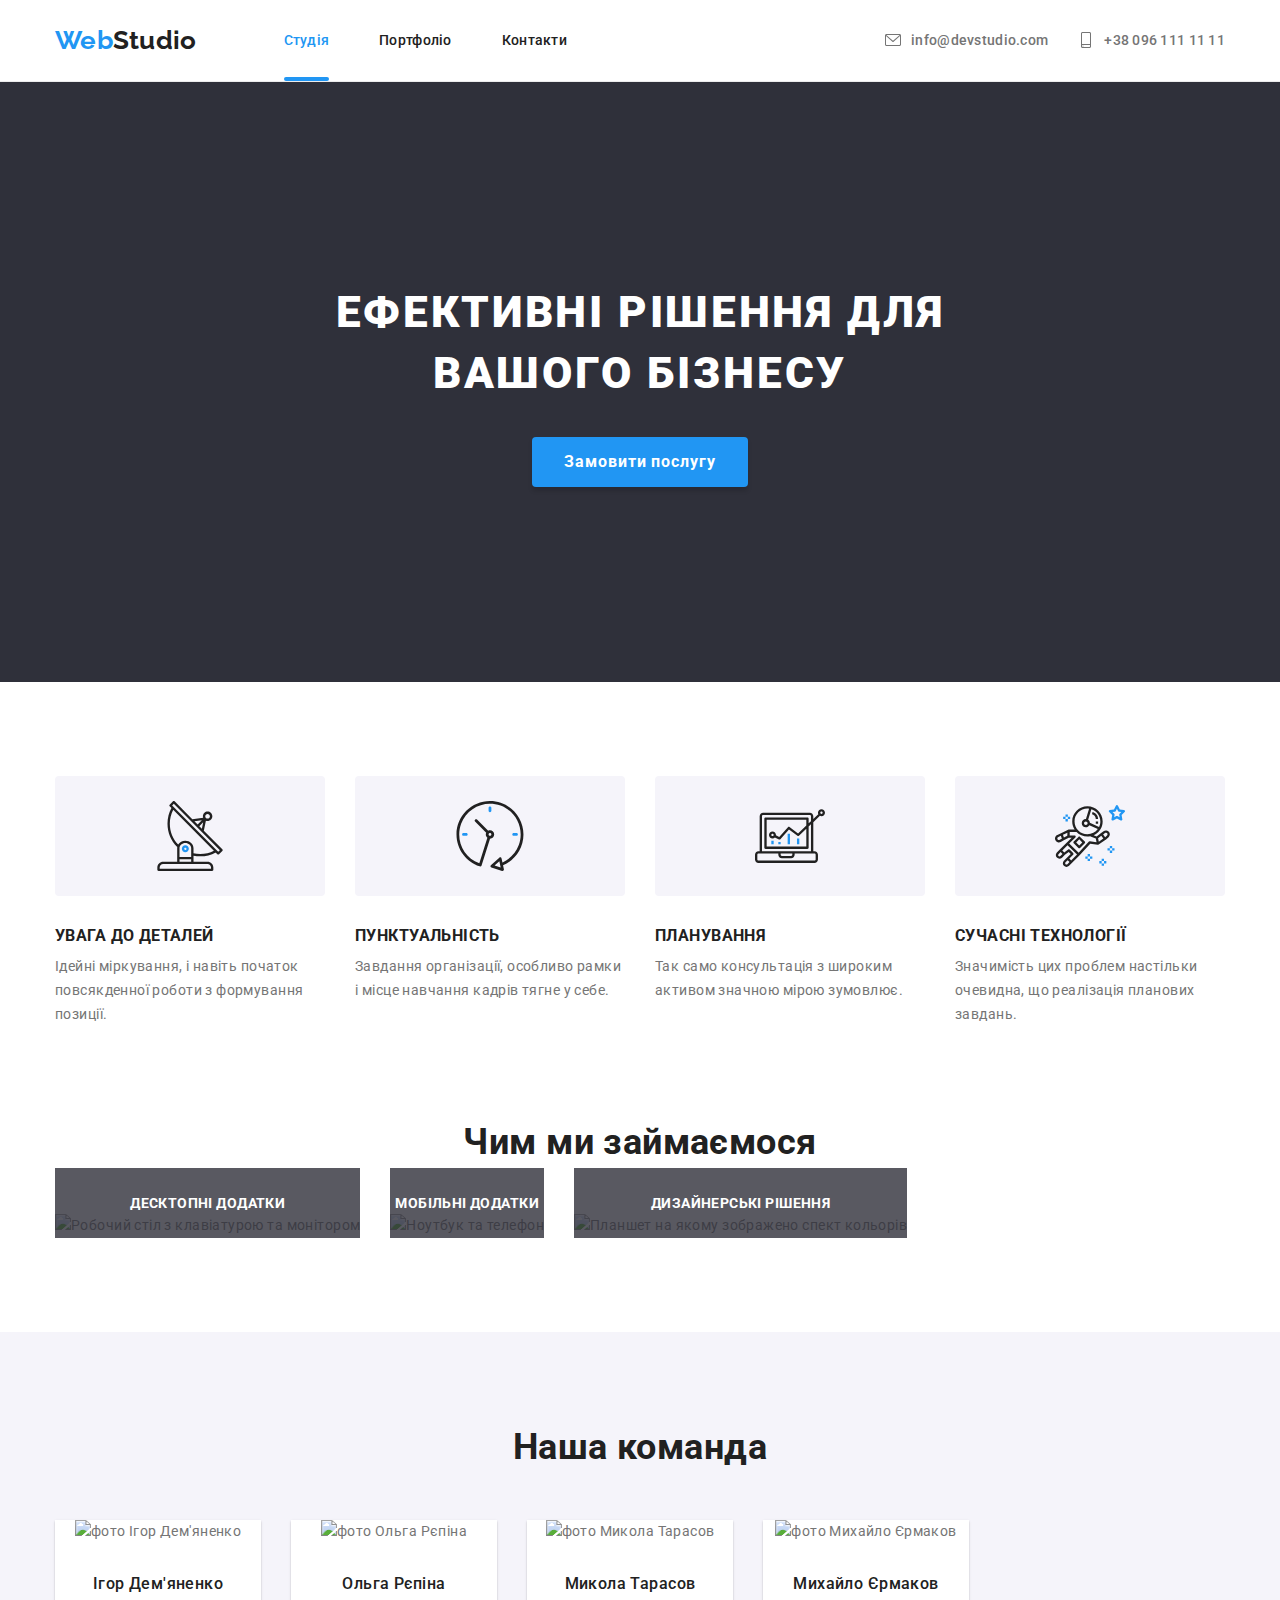
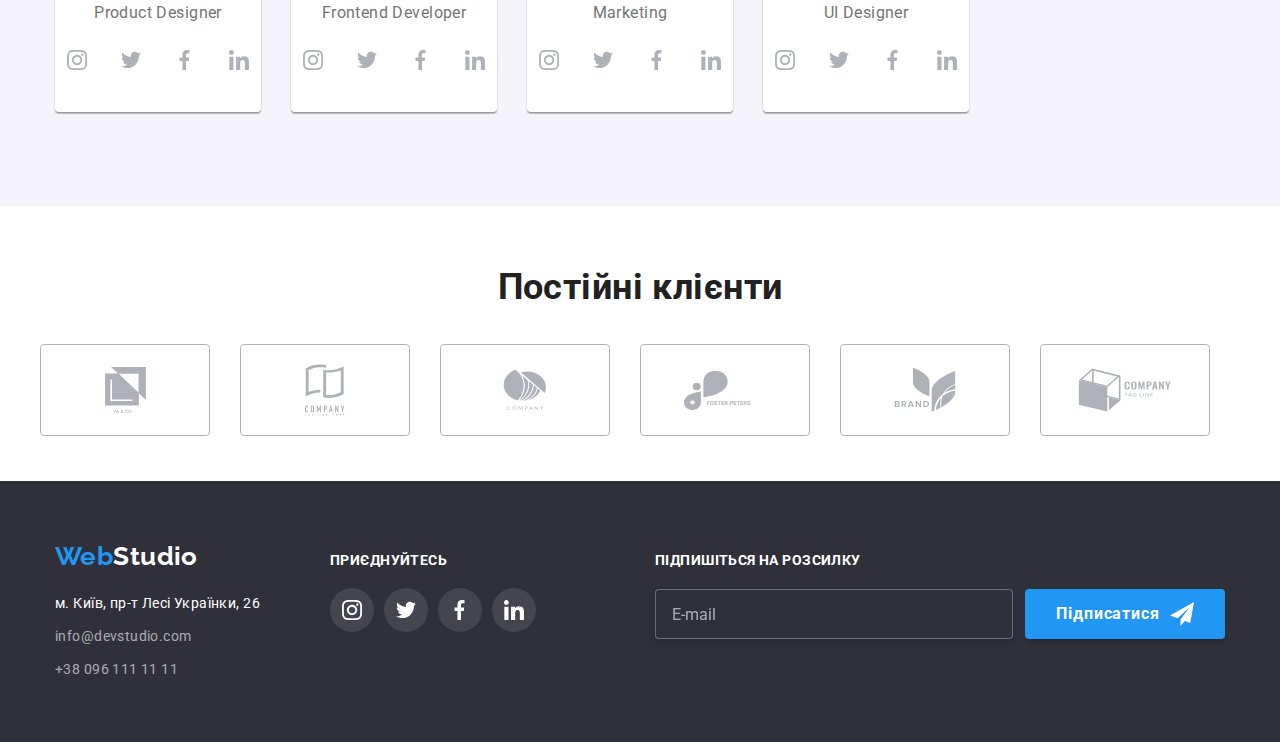
==== index.html @ e916148f "Make mobile menu" ====
<!DOCTYPE html>
<html lang="uk">

<head>
  <meta charset="UTF-8" />
  <meta http-equiv="X-UA-Compatible" content="IE=edge" />
  <meta name="viewport" content="width=device-width, initial-scale=1.0" />
  <title>WebStudio</title>
  <link rel="preconnect" href="https://fonts.googleapis.com" />
  <link rel="preconnect" href="https://fonts.gstatic.com" crossorigin />
  <link href="https://fonts.googleapis.com/css2?family=Raleway:wght@700&family=Roboto:wght@400;500;700;900&display=swap"
    rel="stylesheet" />
  <link rel="stylesheet" href="https://cdnjs.cloudflare.com/ajax/libs/modern-normalize/1.1.0/modern-normalize.css" />
  <link rel="stylesheet" href="./css/main.min.css" />
</head>

<body>
  <header class="page-header">
    <div class="navigation-contact container">
      <nav class="navigation">
        <a href="./index.html" class="logo link">
          <span class="logo__text">Web</span>Studio</a>
        <button type="button" class="menu-button" aria-expanded="false" aria-controls="menu-container" data-menu-button>
          <svg width="40px" height="40px" aria-label="Переключатель мобільного меню">
            <use class="menu-button__menu" href="./images/symbol-defs.svg#icon-menu"></use>
            <use class="menu-button__close" href="./images/symbol-defs.svg#icon-close"></use>
          </svg>
        </button>
        <ul class="navigation__list list">
          <li class="navigation__item">
            <a href="./index.html" class="navigation__link link current">Студія</a>
          </li>
          <li class="navigation__item">
            <a href="./portfolio.html" class="navigation__link link">Портфоліо</a>
          </li>
          <li class="navigation__item">
            <a href="" class="navigation__link link">Контакти</a>
          </li>
        </ul>
        <div class="menu-container" id="menu-container" data-menu>
          <div class="menu-container__navigation">
            <ul class="list">
              <li class="">
                <a href="./index.html" class="link current">Студія</a>
              </li>
              <li class="">
                <a href="./portfolio.html" class=" link">Портфоліо</a>
              </li>
              <li class="">
                <a href="" class="link">Контакти</a>
              </li>
            </ul>
          </div>
          <div class="menu-container__contacts">
            <ul class="list">
              <li class="item">
                <a href="tel:+380961111111" class="link">
                  +38 096 111 11 11</a>
              </li>
              <li class=" item">
                <a href="mailto:info@devstudio.com" class=" link">
                  info@devstudio.com</a>
              </li>
            </ul>
            <ul class="menu-container__social list">
              <li><a href="" class="menu-container__link link">Instagram</a></li>
              <li><a href="" class="menu-container__link link">Twitter</a></li>
              <li><a href="" class="menu-container__link link">Facebok</a></li>
              <li><a href="" class="menu-container__link link">LinkedIn</a></li>
            </ul>
          </div>

        </div>
      </nav>
      <ul class="contact list">
        <li class="contact__item item">
          <a href="mailto:info@devstudio.com" class="contact__link link">
            <svg class="contact__icon">
              <use href="./images/symbol-defs.svg#icon-envelope"></use>
            </svg>
            info@devstudio.com</a>
        </li>
        <li class="contact__item item">
          <a href="tel:+380961111111" class="contact__link link">
            <svg class="contact__icon">
              <use href="./images/symbol-defs.svg#icon-smartphone"></use>
            </svg>
            +38 096 111 11 11</a>
        </li>
      </ul>
    </div>
  </header>
  <main>
    <!--Hero section-->
    <section class="hero">
      <h1 class="hero__title centered">
        Ефективні рішення для <br />
        вашого бізнесу
      </h1>
      <button class="hero__button" type="button" data-modal-open>
        Замовити послугу
      </button>
    </section>
    <!-- Our advantages -->
    <section class="advantages section">
      <div class="container">
        <h2 class="visually-hidden">Нaші переваги</h2>
        <ul class="advantages__list list">
          <li class="advantages__item item">
            <div class="advantages__card">
              <svg class="advantages__icon">
                <use href="./images/symbol-defs.svg#icon-antenna"></use>
              </svg>
            </div>
            <h3 class="advantages__title">Увага до деталей</h3>
            <p class="advantages__text">
              Ідейні міркування, і навіть початок повсякденної роботи з
              формування позиції.
            </p>
          </li>
          <li class="advantages__item item">
            <div class="advantages__card">
              <svg class="advantages__icon">
                <use href="./images/symbol-defs.svg#icon-clock"></use>
              </svg>
            </div>
            <h3 class="advantages__title">Пунктуальність</h3>
            <p class="advantages__text">
              Завдання організації, особливо рамки і місце навчання кадрів
              тягне у себе.
            </p>
          </li>
          <li class="advantages__item item">
            <div class="advantages__card">
              <svg class="advantages__icon">
                <use href="./images/symbol-defs.svg#icon-diagram"></use>
              </svg>
            </div>
            <h3 class="advantages__title">Планування</h3>
            <p class="advantages__text">
              Так само консультація з широким активом значною мірою зумовлює.
            </p>
          </li>
          <li class="advantages__item item">
            <div class="advantages__card">
              <svg class="advantages__icon">
                <use href="./images/symbol-defs.svg#icon-astronaut"></use>
              </svg>
            </div>
            <h3 class="advantages__title">Сучасні технології</h3>
            <p class="advantages__text">
              Значимість цих проблем настільки очевидна, що реалізація
              планових завдань.
            </p>
          </li>
        </ul>
      </div>
    </section>
    <!---What we do-->
    <section class="what-we-do">
      <div class="container">
        <h2 class="what-we-do__title centered">Чим ми займаємося</h2>
        <ul class="what-we-do__list list">
          <li class="what-we-do__item item">
            <img class="img" src="./images/img1.jpg" alt="Робочий стіл з клавіатурою та монітором" width="370" />
            <p class="what-we-do__text">Десктопні додатки</p>
          </li>
          <li class="what-we-do__item item">
            <img class="img" src="./images/img2.jpg" alt="Ноутбук та телефон" width="370" />
            <p class="what-we-do__text">Мобільні додатки</p>
          </li>
          <li class="what-we-do__item item">
            <img class="img" src="./images/img3.jpg" alt="Планшет на якому зображено спект кольорів" width="370" />
            <p class="what-we-do__text">Дизайнерські рішення</p>
          </li>
        </ul>
      </div>
    </section>
    <!--Our team-->
    <section class="team section">
      <div class="container">
        <h2 class="team__main-title centered">Наша команда</h2>
        <ul class="team__list list">
          <li class="team__item item">
            <img class="team__img" src="./images/product-designer.jpg" alt="фото Ігор Дем'яненко" />
            <div class="team__card">
              <h3 class="team__title">Ігор Дем'яненко</h3>
              <p class="team__text">Product Designer</p>
              <ul class="social list">
                <li class="social__item">
                  <a class="social__link" href=""><svg class="social__icon">
                      <use href="./images/symbol-defs.svg#icon-instagram"></use>
                    </svg>
                  </a>
                </li>
                <li class="social__item">
                  <a class="social__link" href=""><svg class="social__icon">
                      <use href="./images/symbol-defs.svg#icon-bird"></use>
                    </svg>
                  </a>
                </li>
                <li class="social__item">
                  <a class="social__link" href=""><svg class="social__icon">
                      <use href="./images/symbol-defs.svg#icon-facebook"></use>
                    </svg>
                  </a>
                </li>
                <li class="social__item">
                  <a class="social__link" href=""><svg class="social__icon">
                      <use href="./images/symbol-defs.svg#icon-linkedin"></use>
                    </svg>
                  </a>
                </li>
              </ul>
            </div>
          </li>
          <li class="team__item item">
            <img class="team__img" src="./images/frontend-developer.jpg" alt="фото Ольга Рєпіна" />
            <div class="team__card">
              <h3 class="team__title">Ольга Рєпіна</h3>
              <p class="team__text">Frontend Developer</p>
              <ul class="social list">
                <li class="social__item">
                  <a class="social__link" href=""><svg class="social__icon">
                      <use href="./images/symbol-defs.svg#icon-instagram"></use>
                    </svg>
                  </a>
                </li>
                <li class="social__item">
                  <a class="social__link" href=""><svg class="social__icon">
                      <use href="./images/symbol-defs.svg#icon-bird"></use>
                    </svg>
                  </a>
                </li>
                <li class="social__item">
                  <a class="social__link" href=""><svg class="social__icon">
                      <use href="./images/symbol-defs.svg#icon-facebook"></use>
                    </svg>
                  </a>
                </li>
                <li class="social__item">
                  <a class="social__link" href=""><svg class="social__icon">
                      <use href="./images/symbol-defs.svg#icon-linkedin"></use>
                    </svg>
                  </a>
                </li>
              </ul>
            </div>
          </li>
          <li class="team__item item">
            <img class="team__img" src="./images/marketer.jpg" alt="фото Микола Тарасов" />
            <div class="team__card">
              <h3 class="team__title">Микола Тарасов</h3>
              <p class="team__text">Marketing</p>
              <ul class="social list">
                <li class="social__item">
                  <a class="social__link" href=""><svg class="social__icon">
                      <use href="./images/symbol-defs.svg#icon-instagram"></use>
                    </svg>
                  </a>
                </li>
                <li class="social__item">
                  <a class="social__link" href=""><svg class="social__icon">
                      <use href="./images/symbol-defs.svg#icon-bird"></use>
                    </svg>
                  </a>
                </li>
                <li class="social__item">
                  <a class="social__link" href=""><svg class="social__icon">
                      <use href="./images/symbol-defs.svg#icon-facebook"></use>
                    </svg>
                  </a>
                </li>
                <li class="social__item">
                  <a class="social__link" href=""><svg class="social__icon">
                      <use href="./images/symbol-defs.svg#icon-linkedin"></use>
                    </svg>
                  </a>
                </li>
              </ul>
            </div>
          </li>
          <li class="team__item item">
            <img class="team__img" src="./images/ui-designer.jpg" alt="фото Михайло Єрмаков" />
            <div class="team__card">
              <h3 class="team__title">Михайло Єрмаков</h3>
              <p class="team__text">UI Designer</p>
              <ul class="social list">
                <li class="social__item">
                  <a class="social__link" href=""><svg class="social__icon">
                      <use href="./images/symbol-defs.svg#icon-instagram"></use>
                    </svg>
                  </a>
                </li>
                <li class="social__item">
                  <a class="social__link" href=""><svg class="social__icon">
                      <use href="./images/symbol-defs.svg#icon-bird"></use>
                    </svg>
                  </a>
                </li>
                <li class="social__item">
                  <a class="social__link" href=""><svg class="social__icon">
                      <use href="./images/symbol-defs.svg#icon-facebook"></use>
                    </svg>
                  </a>
                </li>
                <li class="social__item">
                  <a class="social__link" href=""><svg class="social__icon">
                      <use href="./images/symbol-defs.svg#icon-linkedin"></use>
                    </svg>
                  </a>
                </li>
              </ul>
            </div>
          </li>
        </ul>
      </div>
    </section>
    <!--Our clients-->
    <section class="clients section">
      <div class="container">
        <h2 class="clients__title centered">Постійні клієнти</h2>
        <ul class="clients__list list">
          <li class="clients__item item">
            <a class="clients__link" href="">
              <svg class="clients__icon" width="41px" height="46.7">
                <use href="./images/symbol-defs.svg#icon-group-ya-co"></use>
              </svg>
            </a>
          </li>
          <li class="clients__item item">
            <a class="clients__link" href="">
              <svg class="clients__icon" width="40px" height="52px">
                <use href="./images/symbol-defs.svg#icon-group-tagline-here"></use>
              </svg>
            </a>
          </li>
          <li class="clients__item item">
            <a class="clients__link" href="">
              <svg class="clients__icon" width="43.46px" height="41.18px">
                <use href="./images/symbol-defs.svg#icon-group-company"></use>
              </svg>
            </a>
          </li>
          <li class="clients__item item">
            <a class="clients__link" href="">
              <svg class="clients__icon" width="84.44px" height="40.62px">
                <use href="./images/symbol-defs.svg#icon-group-forest-peter"></use>
              </svg>
            </a>
          </li>
          <li class="clients__item item">
            <a class="clients__link" href="">
              <svg class="clients__icon" width="62.54px" height="45.43px">
                <use href="./images/symbol-defs.svg#icon-group-brand"></use>
              </svg>
            </a>
          </li>
          <li class="clients__item item">
            <a class="clients__link" href="">
              <svg class="clients__icon" width="93.79" height="43.93">
                <use href="./images/symbol-defs.svg#icon-group-tag-line"></use>
              </svg>
            </a>
          </li>
        </ul>
      </div>
    </section>
  </main>
  <footer class="page-footer">
    <div class="page-footer__all container">
      <div class="page-footer__contacts">
        <a href="./index.html" class="logo page-footer__logo link">
          <span class="logo__text">Web</span>Studio</a>
        <address class="address">
          <ul class="address__list list">
            <li class="address__item">
              <a href="https://goo.gl/maps/d3vubVebxPEq8JXa8" target="_blank" rel="noopener noreferrer nofollow"
                class="address__link address__link--accent link">
                м. Київ, пр-т Лесі Українки, 26
              </a>
            </li>
            <li class="address__item">
              <a href="mailto:info@devstudio.com" class="adress__link link">info@devstudio.com</a>
            </li>
            <li class="address__item">
              <a href="tel:+380961111111" class="adress__link link">+38 096 111 11 11</a>
            </li>
          </ul>
        </address>
      </div>
      <div class="footer-join">
        <p class="footer-join__title">Приєднуйтесь</p>
        <ul class="social list">
          <li class="social__item">
            <a class="social__link footer-join__link" href=""><svg class="social__icon footer-join__icon">
                <use href="./images/symbol-defs.svg#icon-instagram"></use>
              </svg>
            </a>
          </li>
          <li class="social__item">
            <a class="social__link footer-join__link" href=""><svg class="social__icon footer-join__icon">
                <use href="./images/symbol-defs.svg#icon-bird"></use>
              </svg>
            </a>
          </li>
          <li class="social__item">
            <a class="social__link footer-join__link" href=""><svg class="social__icon footer-join__icon">
                <use href="./images/symbol-defs.svg#icon-facebook"></use>
              </svg>
            </a>
          </li>
          <li class="social__item">
            <a class="social__link footer-join__link" href=""><svg class="social__icon footer-join__icon">
                <use href="./images/symbol-defs.svg#icon-linkedin"></use>
              </svg>
            </a>
          </li>
        </ul>
      </div>
      <form class="subscribe">
        <div class="subscribe__form">
          <label for="mail-subscribe" class="subscribe__label">Підпишіться на розсилку</label>
          <input type="email" name="mail-subscribe" id="mail-subscribe" placeholder="E-mail" class="subscribe__input" />
        </div>
        <button class="subscribe__button" type="submit">
          Підписатися
          <svg class="subscribe__icon">
            <use href="./images/symbol-defs.svg#icon-icon-send"></use>
          </svg>
        </button>
      </form>
    </div>
  </footer>
  <div class="backdrop is-hidden" data-modal>
    <div class="modal">
      <button type="button" class="close-btn" data-modal-close>
        <svg class="close-btn__icon" width="11px" height="11px">
          <use href="./images/symbol-defs.svg#icon-cross"></use>
        </svg>
      </button>

      <form class="form">
        <p class="form__paragraph centered">
          Залиште свої дані, ми вам передзвонимо
        </p>
        <div class="form__field">
          <label for="name" class="form__label">Ім'я</label>
          <input type="text" name="name" id="name" class="form__input" />
          <svg width="12px" height="12px" class="form__icon">
            <use href="./images/symbol-defs.svg#icon-name"></use>
          </svg>
        </div>

        <div class="form__field">
          <label for="tel" class="form__label">Телефон</label>
          <input type="tel" name="tel" id="tel" class="form__input" />
          <svg width="13px" height="13px" class="form__icon">
            <use href="./images/symbol-defs.svg#icon-tel"></use>
          </svg>
        </div>

        <div class="form__field">
          <label for="mail" class="form__label">Пошта</label>
          <input type="email" name="mail" id="mail" class="form__input" />
          <svg width="15px" height="12px" class="form__icon">
            <use href="./images/symbol-defs.svg#icon-email"></use>
          </svg>
        </div>

        <div class="form__field">
          <label for="comment" class="form__label">Коментар</label>
          <textarea name="comment" id="comment" rows="10" placeholder="Введіть текст"
            class="form__input form__textarea"></textarea>
        </div>

        <label class="policy">
          <input class="policy__checkbox" type="checkbox" name="policy" />
          <span class="policy__icon"></span>
          <span class="policy__phrase">Погоджуюся з розсилкою та приймаю
            <a href="" class="policy__link">Умови договору</a></span>
        </label>

        <button type="submit" class="send-btn">Відправити</button>
      </form>
    </div>
  </div>
  <script src="./js/modal.js"></script>
  <script src="./js/menu.js"></script>
</body>

</html>
---- css/main.min.css ----
body{font-family:"Roboto",sans-serif;color:#757575;background-color:#fff;font-size:14px;line-height:1.71;letter-spacing:.03em}.link{text-decoration:none;color:inherit}.list{list-style-type:none;padding:0;margin:0}.container{padding-right:15px;padding-left:15px;margin:0 auto}@media screen and (min-width: 320px){.container{min-width:320px}}@media screen and (min-width: 768px){.container{width:768px}}@media screen and (min-width: 1200px){.container{width:1200px}}.section{padding-top:94px;padding-bottom:94px}.centered{text-align:center}@media screen and (min-width: 1200px){.item:not(:last-child){margin-right:30px}}.visually-hidden{position:absolute;white-space:nowrap;width:1px;height:1px;overflow:hidden;border:0;padding:0;clip:rect(0 0 0 0);-webkit-clip-path:inset(50%);clip-path:inset(50%);margin:-1px}.logo{font-family:"Raleway",sans-serif;font-weight:700;font-size:26px;line-height:1.2}.logo__text{color:#2196f3}.page-header{position:relative;border-bottom:1px solid;border-color:#ececec}@media screen and (min-width: 320px)and (max-width: 767px){.navigation-contact{padding-top:10px;padding-bottom:10px}}@media screen and (min-width: 768px){.navigation-contact{display:-webkit-box;display:-ms-flexbox;display:flex;-webkit-box-align:center;-ms-flex-align:center;align-items:center}}@media screen and (min-width: 1200px){.navigation-contact{display:-webkit-box;display:-ms-flexbox;display:flex;-webkit-box-align:center;-ms-flex-align:center;align-items:center}}.navigation{font-weight:500;line-height:1.2;letter-spacing:.02em;color:#212121;display:-webkit-box;display:-ms-flexbox;display:flex;-webkit-box-align:center;-ms-flex-align:center;align-items:center}.menu-button{display:inline-block;margin-left:auto;padding:0;border:none;background-color:rgba(0,0,0,0)}@media screen and (min-width: 767px){.menu-button{display:none}}.menu-button .menu-button__close{display:none}.menu-button.is-open .menu-button__close{display:block}.menu-button.is-open .menu-button__menu{display:none}.menu-button__close:hover,.menu-button__menu:hover{fill:#2196f3}.menu-button__close:focus,.menu-button__menu:focus{fill:#2196f3}.menu-container{display:none;position:absolute;top:100%;left:0;width:100%;padding-top:48px;padding-left:40px;padding-bottom:48px;height:796px;background-color:#fff}.menu-container.is-open{display:block}.menu-container__contacts{margin-top:300px}.menu-container__social{display:-webkit-box;display:-ms-flexbox;display:flex}.menu-container__link{font-weight:500;font-size:18px;padding-right:10px;border-right:1px solid rgba(33,33,33,.2)}.navigation__list{display:none}@media screen and (min-width: 768px){.navigation__list{display:-webkit-box;display:-ms-flexbox;display:flex;margin-left:87px}}.navigation__item:not(:last-child){margin-right:50px}.navigation__link{-webkit-transition:color 250ms cubic-bezier(0.4, 0, 0.2, 1);transition:color 250ms cubic-bezier(0.4, 0, 0.2, 1)}.navigation__link:hover,.navigation__link:focus{color:#2196f3}.navigation__link{display:block;padding-top:32px;padding-bottom:32px}@media screen and (min-width: 768px){.navigation__link{position:relative}}.current{color:#2196f3}@media screen and (min-width: 768px){.current::after{content:"";position:absolute;bottom:0;left:0;width:100%;height:4px;background-color:#2196f3;border-radius:2px}}.contact{margin-left:auto;font-weight:500;line-height:1.2;letter-spacing:.02em}@media screen and (min-width: 320px)and (max-width: 767px){.contact{display:none}}@media screen and (min-width: 1200px){.contact{display:-webkit-box;display:-ms-flexbox;display:flex;-webkit-box-align:center;-ms-flex-align:center;align-items:center}}@media screen and (min-width: 768px)and (max-width: 1199px){.contact__item{font-size:12px}}@media screen and (min-width: 768px)and (max-width: 1199px){.contact__item:not(:last-child){margin-bottom:10px}}.contact__link{-webkit-transition:color 250ms cubic-bezier(0.4, 0, 0.2, 1);transition:color 250ms cubic-bezier(0.4, 0, 0.2, 1)}.contact__link:hover,.contact__link:focus{color:#2196f3}@media screen and (min-width: 1200px){.contact__link{display:-webkit-box;display:-ms-flexbox;display:flex;-webkit-box-align:center;-ms-flex-align:center;align-items:center}}.contact__icon{width:16px;height:16px;margin-right:10px;fill:#757575;-webkit-transition:fill 250ms cubic-bezier(0.4, 0, 0.2, 1);transition:fill 250ms cubic-bezier(0.4, 0, 0.2, 1)}.contact__link:hover .contact__icon{fill:#2196f3}@media screen and (min-width: 768px)and (max-width: 1199px){.contact__icon{width:14px;height:14px}}.hero,.page-footer{background-color:#2f303a}.hero{text-align:center;padding-top:118px;padding-bottom:118px;margin-left:auto;margin-right:auto;background-image:-webkit-gradient(linear, left top, left bottom, from(rgba(47, 48, 58, 0.4)), to(rgba(47, 48, 58, 0.4))),url(../images/bg-img.jpg);background-image:linear-gradient(rgba(47, 48, 58, 0.4), rgba(47, 48, 58, 0.4)),url(../images/bg-img.jpg);background-repeat:no-repeat;background-position:center;background-size:cover}@media screen and (min-width: 1200px){.hero{max-width:1600px;padding:200px 0;height:600px}}.hero__title{font-weight:900;font-size:26px;line-height:1.6;letter-spacing:.06em;text-transform:uppercase;color:#fff;margin-top:0;margin-bottom:32px}@media screen and (min-width: 768px){.hero__title{font-size:44px;line-height:1.4}}.hero__button{font-weight:700;font-size:16px;line-height:1.9;letter-spacing:.06em;color:#fff;background-color:#2196f3;cursor:pointer;border-radius:4px;padding:10px 32px;border:none;-webkit-box-shadow:0px 4px 4px rgba(0,0,0,.15);box-shadow:0px 4px 4px rgba(0,0,0,.15);-webkit-transition:background-color 250ms cubic-bezier(0.4, 0, 0.2, 1);transition:background-color 250ms cubic-bezier(0.4, 0, 0.2, 1)}.hero__button:hover,.hero__button:focus{background-color:#188ce8}@media screen and (min-width: 320px)and (max-width: 1199px){.advantages{padding-top:60px;padding-bottom:60px}}@media screen and (min-width: 768px)and (max-width: 1199px){.advantages__list{display:-webkit-box;display:-ms-flexbox;display:flex;-ms-flex-wrap:wrap;flex-wrap:wrap;margin:-15px}}@media screen and (min-width: 1200px){.advantages__list{display:-webkit-box;display:-ms-flexbox;display:flex}}@media screen and (min-width: 320px)and (max-width: 1199px){.advantages__item:not(:last-child){margin-bottom:30px}}@media screen and (min-width: 768px)and (max-width: 1199px){.advantages__item{width:calc((100% - 60px)/2);margin:15px}}.advantages__card{height:120px;border-radius:4px;background-color:#f5f4fa;margin-bottom:30px;display:-webkit-box;display:-ms-flexbox;display:flex;-webkit-box-align:center;-ms-flex-align:center;align-items:center;-webkit-box-pack:center;-ms-flex-pack:center;justify-content:center}@media screen and (min-width: 1200px){.advantages__card{width:270px}}.advantages__icon{width:70px;height:70px}.advantages__title{font-weight:700;line-height:1.2;text-transform:uppercase;color:#212121;margin-top:0;margin-bottom:10px}@media screen and (min-width: 320px)and (max-width: 767px){.advantages__title{text-align:center}}.advantages__text{margin:0}.what-we-do{padding-bottom:94px}@media screen and (max-width: 1199px){.what-we-do{display:none}}.what-we-do__title,.team__main-title,.clients__title{font-weight:700;font-size:28px;line-height:1.2;color:#212121;text-align:center}@media screen and (min-width: 1200px){.what-we-do__title,.team__main-title,.clients__title{font-size:36px;margin-top:0;margin-bottom:50px}}.what-we-do__list{display:-webkit-box;display:-ms-flexbox;display:flex}.what-we-do__item{position:relative}.what-we-do__text{position:absolute;left:0;bottom:0;width:100%;padding:27px 0px;margin:0;text-transform:uppercase;font-weight:700;line-height:16px;text-align:center;color:#fff;background-color:rgba(47,48,58,.8)}.team{background-color:#f5f4fa}@media screen and (min-width: 320px)and (max-width: 1199px){.team{padding-top:60px;padding-bottom:60px}}@media screen and (min-width: 768px)and (max-width: 1199px){.team__list{display:-webkit-box;display:-ms-flexbox;display:flex;-ms-flex-wrap:wrap;flex-wrap:wrap;margin:-15px}}@media screen and (min-width: 1200px){.team__list{display:-webkit-box;display:-ms-flexbox;display:flex;text-align:center}}.team__item{background-color:#fff;-webkit-box-shadow:0px 1px 3px rgba(0,0,0,.12),0px 1px 1px rgba(0,0,0,.14),0px 2px 1px rgba(0,0,0,.2);box-shadow:0px 1px 3px rgba(0,0,0,.12),0px 1px 1px rgba(0,0,0,.14),0px 2px 1px rgba(0,0,0,.2);border-radius:0px 0px 4px 4px}@media screen and (min-width: 768px)and (max-width: 1199px){.team__item{width:calc((100% - 60px)/2);margin:15px}}@media screen and (min-width: 320px)and (max-width: 767px){.team__item:not(:last-child){margin-bottom:30px}}.team__img{width:100%}@media screen and (min-width: 1200px){.team__img{width:270px}}.team__card{padding-top:30px;padding-bottom:30px}.team__title{font-weight:500;font-size:16px;line-height:1.2;color:#212121;margin:0;text-align:center}.team__text{font-size:16px;line-height:1.2;margin-top:10px;margin-bottom:0;text-align:center}.social{display:-webkit-box;display:-ms-flexbox;display:flex;-webkit-box-pack:center;-ms-flex-pack:center;justify-content:center;margin-top:16px}.social__item:not(:last-child){margin-right:10px}.social__link{display:-webkit-box;display:-ms-flexbox;display:flex;-webkit-box-pack:center;-ms-flex-pack:center;justify-content:center;-webkit-box-align:center;-ms-flex-align:center;align-items:center;width:44px;height:44px;border-radius:50%;-webkit-transition:background-color 250ms cubic-bezier(0.4, 0, 0.2, 1);transition:background-color 250ms cubic-bezier(0.4, 0, 0.2, 1)}.social__link:hover,.social__link:focus{background-color:#2196f3}.social__icon{width:20px;height:20px;fill:#afb1b8;display:block;-webkit-transition:fill 250ms cubic-bezier(0.4, 0, 0.2, 1);transition:fill 250ms cubic-bezier(0.4, 0, 0.2, 1)}.social__link:hover .social__icon,.social__link:focus .social__icon{fill:#fff}.clients{padding-top:60px;padding-bottom:60px}@media screen and (min-width: 320px)and (max-width: 1199px){.clients__title{margin-top:0;margin-bottom:30px}}@media screen and (min-width: 320px){.clients__list{display:-webkit-box;display:-ms-flexbox;display:flex;-ms-flex-wrap:wrap;flex-wrap:wrap;margin:-15px}}@media screen and (min-width: 1200px){.clients__list{display:-webkit-box;display:-ms-flexbox;display:flex}}@media screen and (min-width: 320px)and (max-width: 1199px){.clients__item{width:calc((100% - 60px)/2);margin:15px}}@media screen and (min-width: 768px)and (max-width: 1199px){.clients__item{width:calc((100% - 90px)/3);margin:15px}}.clients__link{border:1px solid #afb1b8;border-radius:4px;height:92px;display:-webkit-box;display:-ms-flexbox;display:flex;-webkit-box-pack:center;-ms-flex-pack:center;justify-content:center;-webkit-box-align:center;-ms-flex-align:center;align-items:center;-webkit-transition:border 250ms cubic-bezier(0.4, 0, 0.2, 1);transition:border 250ms cubic-bezier(0.4, 0, 0.2, 1)}.clients__link:hover,.clients__link:focus{border:1px solid #2196f3}@media screen and (min-width: 1200px){.clients__link{width:170px}}.clients__icon{display:block;fill:#afb1b8;-webkit-transition:fill 250ms cubic-bezier(0.4, 0, 0.2, 1);transition:fill 250ms cubic-bezier(0.4, 0, 0.2, 1)}.clients__link:hover .clients__icon,.clients__link:focus .clients__icon{fill:#2196f3}.page-footer{padding-top:60px;padding-bottom:60px}@media screen and (min-width: 1200px){.page-footer__all{display:-webkit-box;display:-ms-flexbox;display:flex;-webkit-box-align:baseline;-ms-flex-align:baseline;align-items:baseline}}@media screen and (min-width: 768px)and (max-width: 1199px){.page-footer__all{display:-webkit-box;display:-ms-flexbox;display:flex;-ms-flex-wrap:wrap;flex-wrap:wrap;-webkit-box-pack:center;-ms-flex-pack:center;justify-content:center}}@media screen and (min-width: 320px)and (max-width: 1199px){.page-footer__contacts{text-align:center;margin-bottom:60px}}.page-footer__logo{color:#fff;display:inline-block;margin-bottom:20px}.address{font-style:normal}.address__item{color:rgba(255,255,255,.6)}.address__item:not(:last-child){margin-bottom:9px;margin-right:0}.address__link--accent{color:#fff}@media screen and (min-width: 320px)and (max-width: 1199px){.footer-join{margin-bottom:70px}}@media screen and (min-width: 768px){.footer-join{margin-left:165px}}@media screen and (min-width: 1200px){.footer-join{margin-left:70px}}.footer-join__title{text-transform:uppercase;font-weight:700;font-size:14px;line-height:16px;color:#fff;margin-top:0;margin-bottom:20px}@media screen and (min-width: 320px)and (max-width: 1199px){.footer-join__title{text-align:center}}.footer-join__link{display:-webkit-box;display:-ms-flexbox;display:flex;-webkit-box-pack:center;-ms-flex-pack:center;justify-content:center;-webkit-box-align:center;-ms-flex-align:center;align-items:center;background-color:rgba(255,255,255,.1);border-radius:50%;width:44px;height:44px;border-radius:50%;-webkit-transition:background-color 250ms cubic-bezier(0.4, 0, 0.2, 1);transition:background-color 250ms cubic-bezier(0.4, 0, 0.2, 1)}.footer-join__link:hover,.footer-join__link:focus{background-color:#2196f3}.footer-join__icon{width:20px;height:20px;fill:#fff}@media screen and (min-width: 320px)and (max-width: 1199px){.subscribe{text-align:center}}@media screen and (min-width: 1200px){.subscribe{display:-webkit-box;display:-ms-flexbox;display:flex;margin-left:auto;-webkit-box-align:end;-ms-flex-align:end;align-items:flex-end}}.subscribe__form{display:-webkit-box;display:-ms-flexbox;display:flex;-webkit-box-orient:vertical;-webkit-box-direction:normal;-ms-flex-direction:column;flex-direction:column}.subscribe__label{margin-bottom:20px;color:#fff;font-weight:700;line-height:1.14;text-transform:uppercase}.subscribe__input{border:1px solid rgba(255,255,255,.3);-webkit-filter:drop-shadow(0px 4px 4px rgba(0, 0, 0, 0.15));filter:drop-shadow(0px 4px 4px rgba(0, 0, 0, 0.15));border-radius:4px;outline:none;font-weight:400;font-size:16px;line-height:1.25;height:50px;padding-left:16px;color:rgba(255,255,255,.6);background-color:#2f303a}.subscribe__form .subscribe__input::-webkit-input-placeholder{font-weight:400;font-size:16px;line-height:1.25;color:rgba(255,255,255,.6)}.subscribe__form .subscribe__input::-moz-placeholder{font-weight:400;font-size:16px;line-height:1.25;color:rgba(255,255,255,.6)}.subscribe__form .subscribe__input:-ms-input-placeholder{font-weight:400;font-size:16px;line-height:1.25;color:rgba(255,255,255,.6)}.subscribe__form .subscribe__input::-ms-input-placeholder{font-weight:400;font-size:16px;line-height:1.25;color:rgba(255,255,255,.6)}.subscribe__form .subscribe__input::placeholder{font-weight:400;font-size:16px;line-height:1.25;color:rgba(255,255,255,.6)}@media screen and (min-width: 320px)and (max-width: 1199px){.subscribe__input{margin-bottom:20px}}@media screen and (min-width: 768px){.subscribe__input{width:450px;margin-right:auto;margin-left:auto}}@media screen and (min-width: 1200px){.subscribe__input{width:358px}}.subscribe__button{display:-webkit-box;display:-ms-flexbox;display:flex;-webkit-box-align:center;-ms-flex-align:center;align-items:center;-webkit-box-pack:center;-ms-flex-pack:center;justify-content:center;margin-left:12px;width:200px;height:50px;font-weight:700;font-size:16px;line-height:1.87;letter-spacing:.06em;color:#fff;background-color:#2196f3;-webkit-box-shadow:0px 4px 4px rgba(0,0,0,.15);box-shadow:0px 4px 4px rgba(0,0,0,.15);border-radius:4px;border:none;cursor:pointer}@media screen and (min-width: 320px)and (max-width: 1199px){.subscribe__button{margin-left:auto;margin-right:auto}}.subscribe__icon{fill:#fff;width:24px;height:24px;margin-left:10px}.button-list{display:-webkit-box;display:-ms-flexbox;display:flex;-webkit-box-pack:center;-ms-flex-pack:center;justify-content:center;margin-bottom:50px}.button-list__item:not(:last-child){margin-right:8px}.button-list__btn{font-family:inherit;font-weight:500;font-size:16px;line-height:1.6;color:#212121;background-color:#f5f4fa;cursor:pointer;border-radius:4px;padding:6px 22px;border:none;-webkit-transition:color 250ms cubic-bezier(0.4, 0, 0.2, 1),background-color 250ms cubic-bezier(0.4, 0, 0.2, 1),-webkit-box-shadow 250ms cubic-bezier(0.4, 0, 0.2, 1);transition:color 250ms cubic-bezier(0.4, 0, 0.2, 1),background-color 250ms cubic-bezier(0.4, 0, 0.2, 1),-webkit-box-shadow 250ms cubic-bezier(0.4, 0, 0.2, 1);transition:color 250ms cubic-bezier(0.4, 0, 0.2, 1),background-color 250ms cubic-bezier(0.4, 0, 0.2, 1),box-shadow 250ms cubic-bezier(0.4, 0, 0.2, 1);transition:color 250ms cubic-bezier(0.4, 0, 0.2, 1),background-color 250ms cubic-bezier(0.4, 0, 0.2, 1),box-shadow 250ms cubic-bezier(0.4, 0, 0.2, 1),-webkit-box-shadow 250ms cubic-bezier(0.4, 0, 0.2, 1)}.button-list__btn:hover,.button-list__btn:focus{color:#fff;background-color:#2196f3;-webkit-box-shadow:0px 3px 1px rgba(0,0,0,.1),0px 1px 2px rgba(0,0,0,.08),0px 2px 2px rgba(0,0,0,.12);box-shadow:0px 3px 1px rgba(0,0,0,.1),0px 1px 2px rgba(0,0,0,.08),0px 2px 2px rgba(0,0,0,.12)}.works__list{display:-webkit-box;display:-ms-flexbox;display:flex;-ms-flex-wrap:wrap;flex-wrap:wrap}.works__item{width:calc((100% - 60px)/3);margin-bottom:30px}.works__item:nth-child(3n){margin-right:0}.works__item:nth-last-child(-n+3){margin-bottom:0}.works__link{display:block;-webkit-transition:-webkit-box-shadow 250ms cubic-bezier(0.4, 0, 0.2, 1);transition:-webkit-box-shadow 250ms cubic-bezier(0.4, 0, 0.2, 1);transition:box-shadow 250ms cubic-bezier(0.4, 0, 0.2, 1);transition:box-shadow 250ms cubic-bezier(0.4, 0, 0.2, 1), -webkit-box-shadow 250ms cubic-bezier(0.4, 0, 0.2, 1)}.works__link:hover{-webkit-box-shadow:0px 1px 1px rgba(0,0,0,.12),0px 4px 4px rgba(0,0,0,.06),1px 4px 6px rgba(0,0,0,.16);box-shadow:0px 1px 1px rgba(0,0,0,.12),0px 4px 4px rgba(0,0,0,.06),1px 4px 6px rgba(0,0,0,.16)}.works__wrap{position:relative;overflow:hidden}.works__img{display:block}.works__paragraph{position:absolute;top:0;left:0;margin:0;padding:63px 24px;font-size:18px;line-height:28px;color:#fff;background-color:rgba(33,150,243,.9);-webkit-transform:translateY(100%);transform:translateY(100%);-webkit-transition:-webkit-transform 250ms cubic-bezier(0.4, 0, 0.2, 1);transition:-webkit-transform 250ms cubic-bezier(0.4, 0, 0.2, 1);transition:transform 250ms cubic-bezier(0.4, 0, 0.2, 1);transition:transform 250ms cubic-bezier(0.4, 0, 0.2, 1), -webkit-transform 250ms cubic-bezier(0.4, 0, 0.2, 1)}.works__link:hover .works__paragraph,.works__link:focus .works__paragraph{-webkit-transform:translateY(0);transform:translateY(0)}.works__card-border{border-right:1px solid;border-bottom:1px solid;border-left:1px solid;border-color:#eee;padding-top:20px;padding-right:24px;padding-bottom:20px;padding-left:24px}.works__title{font-weight:700;font-size:18px;line-height:2;letter-spacing:.06em;color:#212121;margin:0}.works__text{font-size:16px;line-height:1.9;margin-top:4px;margin-bottom:0}.backdrop{position:fixed;top:0;left:0;width:100%;height:100%;background-color:rgba(0,0,0,.2);opacity:1;-webkit-transition:opacity 250ms cubic-bezier(0.4, 0, 0.2, 1),visibility 250ms cubic-bezier(0.4, 0, 0.2, 1);transition:opacity 250ms cubic-bezier(0.4, 0, 0.2, 1),visibility 250ms cubic-bezier(0.4, 0, 0.2, 1);overflow-y:scroll}.backdrop.is-hidden{opacity:0;visibility:hidden;pointer-events:none}.backdrop.is-hidden .modal{opacity:0}.modal{position:absolute;top:50%;left:50%;-webkit-transform:translate(-50%, -50%);transform:translate(-50%, -50%);max-width:528px;min-height:581px;background-color:#fff;-webkit-box-shadow:0px 1px 3px rgba(0,0,0,.12),0px 1px 1px rgba(0,0,0,.14),0px 2px 1px rgba(0,0,0,.2);box-shadow:0px 1px 3px rgba(0,0,0,.12),0px 1px 1px rgba(0,0,0,.14),0px 2px 1px rgba(0,0,0,.2);border-radius:4px}@media screen and (min-width: 320px)and (max-width: 479px){.modal{min-width:300px;max-width:450px}}@media screen and (min-width: 480px){.modal{width:450px}}.close-btn{position:absolute;display:-webkit-box;display:-ms-flexbox;display:flex;-webkit-box-align:center;-ms-flex-align:center;align-items:center;-webkit-box-pack:center;-ms-flex-pack:center;justify-content:center;top:8px;right:8px;width:30px;height:30px;padding:0;border:solid 1px;border-color:rgba(0,0,0,.1);border-radius:50%;background-color:#fff;cursor:pointer;-webkit-transition:fill 250ms cubic-bezier(0.4, 0, 0.2, 1);transition:fill 250ms cubic-bezier(0.4, 0, 0.2, 1)}.close-btn:focus .close-btn__icon,.close-btn:hover .close-btn__icon{fill:#2196f3}.form{padding:40px}.form__paragraph{margin-top:0;margin-bottom:12px;font-weight:700;font-size:20px;line-height:1.15;color:#212121}.form__field{position:relative;display:-webkit-box;display:-ms-flexbox;display:flex;-webkit-box-orient:vertical;-webkit-box-direction:normal;-ms-flex-direction:column;flex-direction:column}.form__field:not(:last-of-type){margin-bottom:10px}.form__label{margin-bottom:4px;font-size:12px;line-height:1.16;letter-spacing:.01em}.form__input{border:1px solid;border-color:rgba(33,33,33,.2);border-radius:4px;padding-top:12px;padding-bottom:12px;padding-left:42px;-webkit-transition:border-color 250ms cubic-bezier(0.4, 0, 0.2, 1);transition:border-color 250ms cubic-bezier(0.4, 0, 0.2, 1)}.form__input:focus{border-color:#2196f3;outline:none}.form__textarea{resize:none;padding:12px 16px;height:120px}.form__textarea::-webkit-input-placeholder{font-weight:400;font-size:12px;line-height:1.16;letter-spacing:.01em;color:rgba(117,117,117,.5)}.form__textarea::-moz-placeholder{font-weight:400;font-size:12px;line-height:1.16;letter-spacing:.01em;color:rgba(117,117,117,.5)}.form__textarea:-ms-input-placeholder{font-weight:400;font-size:12px;line-height:1.16;letter-spacing:.01em;color:rgba(117,117,117,.5)}.form__textarea::-ms-input-placeholder{font-weight:400;font-size:12px;line-height:1.16;letter-spacing:.01em;color:rgba(117,117,117,.5)}.form__textarea::placeholder{font-weight:400;font-size:12px;line-height:1.16;letter-spacing:.01em;color:rgba(117,117,117,.5)}.form__icon{position:absolute;top:33px;left:12px;fill:var(--title-text-color);-webkit-transition:fill 250ms cubic-bezier(0.4, 0, 0.2, 1);transition:fill 250ms cubic-bezier(0.4, 0, 0.2, 1)}.form__field:focus-within .form__icon{fill:#2196f3}.policy{display:-webkit-box;display:-ms-flexbox;display:flex;-webkit-box-align:center;-ms-flex-align:center;align-items:center;-webkit-box-pack:center;-ms-flex-pack:center;justify-content:center;margin-top:20px}.policy__checkbox{-webkit-appearance:none;-moz-appearance:none;appearance:none;position:absolute}.policy__checkbox:checked+.policy__icon{border-color:rgba(0,0,0,0);background-image:url(../images/checked.svg);background-size:contain;background-origin:border-box;width:16px;height:15px}.policy__icon{display:inline-block;margin-right:9px;width:16px;height:15px;border:2px solid #212121;border-radius:4px}@media screen and (min-width: 320px)and (max-width: 1199px){.policy__phrase{font-size:12px}}.policy__link{color:#2196f3}.send-btn{display:block;margin-left:auto;margin-right:auto;margin-top:30px;padding:10px 52px;font-weight:700;font-size:16px;line-height:1.88;color:#fff;background-color:#2196f3;-webkit-box-shadow:0px 4px 4px rgba(0,0,0,.15);box-shadow:0px 4px 4px rgba(0,0,0,.15);border-radius:4px;cursor:pointer;border:none;-webkit-transition:background-color 250ms cubic-bezier(0.4, 0, 0.2, 1);transition:background-color 250ms cubic-bezier(0.4, 0, 0.2, 1)}.send-btn:hover,.send-btn:focus{background-color:#188ce8}/*# sourceMappingURL=main.min.css.map */
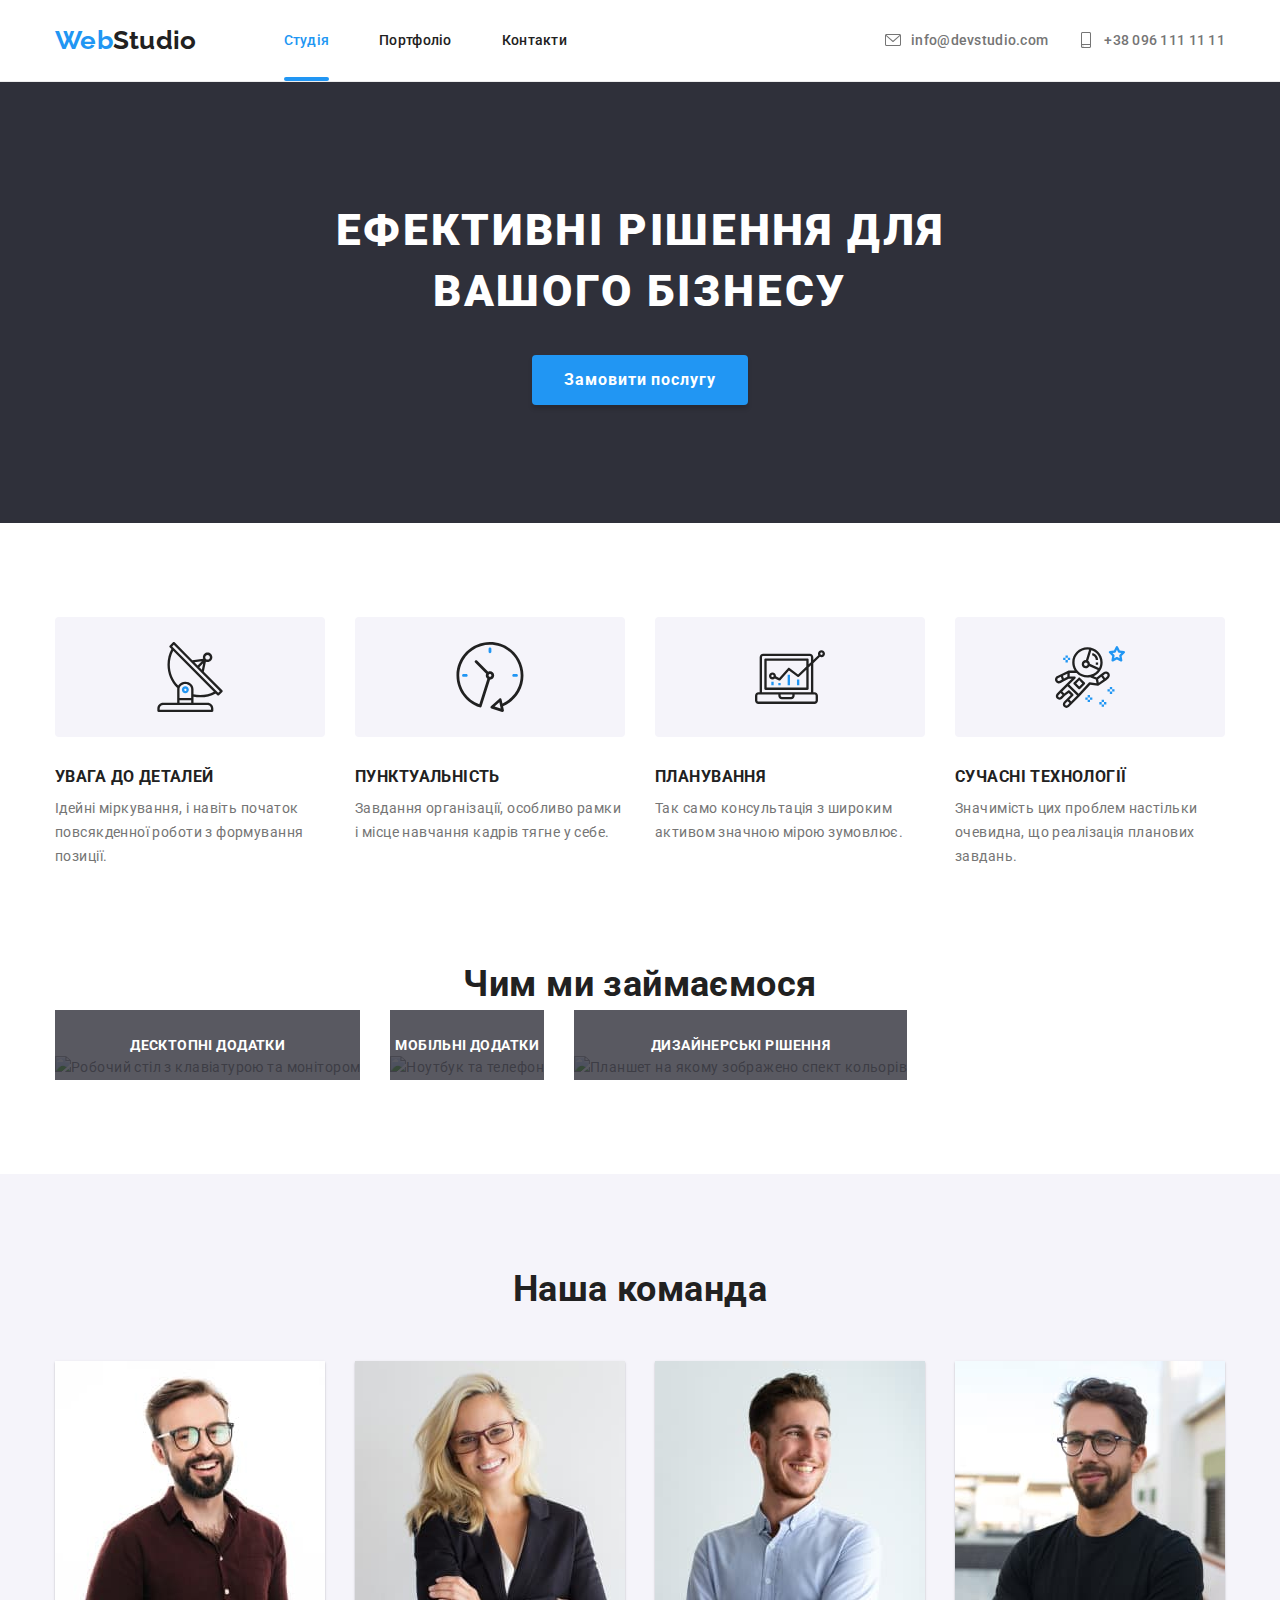
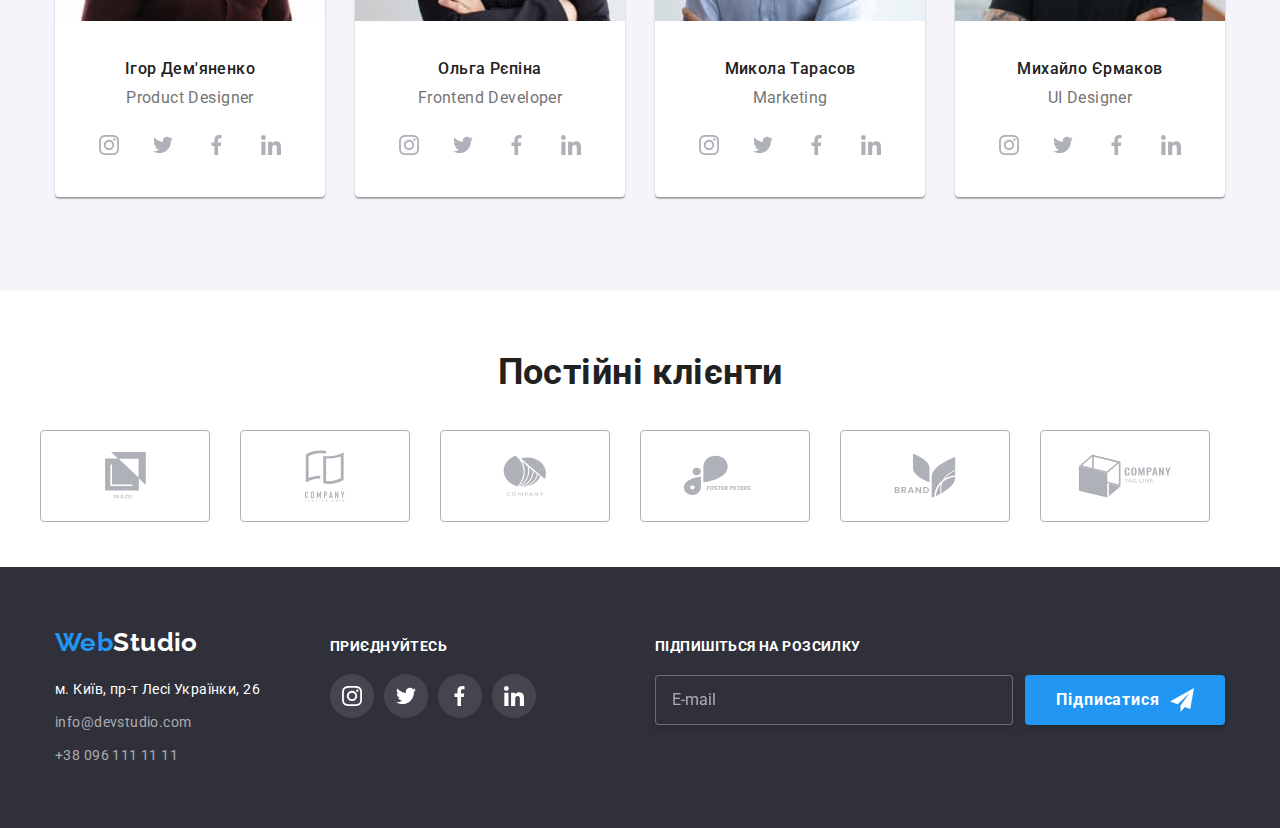
==== commit 11ab0b51: "Change images" ====
--- a/index.html
+++ b/index.html
@@ -18,6 +18,40 @@
   <header class="page-header">
     <div class="navigation-contact container">
       <nav class="navigation">
+        <div class="menu-container" id="menu-container" data-menu>
+          <div class="menu-container__navigation">
+            <ul class="list">
+              <li class="item">
+                <a href="./index.html" class="link current">Студія</a>
+              </li>
+              <li class="item">
+                <a href="./portfolio.html" class="link">Портфоліо</a>
+              </li>
+              <li class="item">
+                <a href="" class="link">Контакти</a>
+              </li>
+            </ul>
+          </div>
+          <div class="menu-container__contacts">
+            <ul class="list">
+              <li class="menu-container__tel item">
+                <a href="tel:+380961111111" class="link">
+                  +38 096 111 11 11</a>
+              </li>
+              <li class="menu-container__email item">
+                <a href="mailto:info@devstudio.com" class=" link">
+                  info@devstudio.com</a>
+              </li>
+            </ul>
+            <ul class="menu-container__social list">
+              <li class="menu-container__item"><a href="" class="link">Twitter</a></li>
+              <li class="menu-container__item"><a href="" class="link">Instagram</a></li>
+              <li class="menu-container__item"><a href="" class="link">Facebok</a></li>
+              <li class="menu-container__item"><a href="" class="link">LinkedIn</a></li>
+            </ul>
+          </div>
+
+        </div>
         <a href="./index.html" class="logo link">
           <span class="logo__text">Web</span>Studio</a>
         <button type="button" class="menu-button" aria-expanded="false" aria-controls="menu-container" data-menu-button>
@@ -37,40 +71,6 @@
             <a href="" class="navigation__link link">Контакти</a>
           </li>
         </ul>
-        <div class="menu-container" id="menu-container" data-menu>
-          <div class="menu-container__navigation">
-            <ul class="list">
-              <li class="">
-                <a href="./index.html" class="link current">Студія</a>
-              </li>
-              <li class="">
-                <a href="./portfolio.html" class=" link">Портфоліо</a>
-              </li>
-              <li class="">
-                <a href="" class="link">Контакти</a>
-              </li>
-            </ul>
-          </div>
-          <div class="menu-container__contacts">
-            <ul class="list">
-              <li class="item">
-                <a href="tel:+380961111111" class="link">
-                  +38 096 111 11 11</a>
-              </li>
-              <li class=" item">
-                <a href="mailto:info@devstudio.com" class=" link">
-                  info@devstudio.com</a>
-              </li>
-            </ul>
-            <ul class="menu-container__social list">
-              <li><a href="" class="menu-container__link link">Instagram</a></li>
-              <li><a href="" class="menu-container__link link">Twitter</a></li>
-              <li><a href="" class="menu-container__link link">Facebok</a></li>
-              <li><a href="" class="menu-container__link link">LinkedIn</a></li>
-            </ul>
-          </div>
-
-        </div>
       </nav>
       <ul class="contact list">
         <li class="contact__item item">
@@ -162,15 +162,16 @@
         <h2 class="what-we-do__title centered">Чим ми займаємося</h2>
         <ul class="what-we-do__list list">
           <li class="what-we-do__item item">
-            <img class="img" src="./images/img1.jpg" alt="Робочий стіл з клавіатурою та монітором" width="370" />
+            <img class="img" srcset="./images/img1.jpg 1x, ./images/img1@2x.jpg 2x" src="./images/img1.jpg"
+              alt="Робочий стіл з клавіатурою та монітором" width="370" />
             <p class="what-we-do__text">Десктопні додатки</p>
           </li>
           <li class="what-we-do__item item">
-            <img class="img" src="./images/img2.jpg" alt="Ноутбук та телефон" width="370" />
+            <img class="img" srcset="./images/img2.jpg 1x, ./images/img2@2x.jpg 2x" src="./images/img2.jpg" alt="Ноутбук та телефон" width="370" />
             <p class="what-we-do__text">Мобільні додатки</p>
           </li>
           <li class="what-we-do__item item">
-            <img class="img" src="./images/img3.jpg" alt="Планшет на якому зображено спект кольорів" width="370" />
+            <img class="img" srcset="./images/img3.jpg 1x, ./images/img3@2x.jpg 2x" src="./images/img3.jpg" alt="Планшет на якому зображено спект кольорів" width="370" />
             <p class="what-we-do__text">Дизайнерські рішення</p>
           </li>
         </ul>
@@ -182,7 +183,7 @@
         <h2 class="team__main-title centered">Наша команда</h2>
         <ul class="team__list list">
           <li class="team__item item">
-            <img class="team__img" src="./images/product-designer.jpg" alt="фото Ігор Дем'яненко" />
+            <img class="team__img" srcset="./images/product-designer.jpg 1x, ./images/product-designer@2x.jpg 2x" src="./images/product-designer.jpg" alt="фото Ігор Дем'яненко" />
             <div class="team__card">
               <h3 class="team__title">Ігор Дем'яненко</h3>
               <p class="team__text">Product Designer</p>
@@ -215,7 +216,7 @@
             </div>
           </li>
           <li class="team__item item">
-            <img class="team__img" src="./images/frontend-developer.jpg" alt="фото Ольга Рєпіна" />
+            <img class="team__img" srcset="./images/frontend-developer.jpg 1x, ./images/frontend-developer@2x.jpg 2x" src="./images/frontend-developer.jpg" alt="фото Ольга Рєпіна" />
             <div class="team__card">
               <h3 class="team__title">Ольга Рєпіна</h3>
               <p class="team__text">Frontend Developer</p>
@@ -248,7 +249,7 @@
             </div>
           </li>
           <li class="team__item item">
-            <img class="team__img" src="./images/marketer.jpg" alt="фото Микола Тарасов" />
+            <img class="team__img" srcset="./images/marketer.jpg 1x, ./images/marketer@2x.jpg 2x" src="./images/marketer.jpg" alt="фото Микола Тарасов" />
             <div class="team__card">
               <h3 class="team__title">Микола Тарасов</h3>
               <p class="team__text">Marketing</p>
@@ -281,7 +282,7 @@
             </div>
           </li>
           <li class="team__item item">
-            <img class="team__img" src="./images/ui-designer.jpg" alt="фото Михайло Єрмаков" />
+            <img class="team__img" srcset="./images/ui-designer.jpg 1x, ./images/ui-designer@2x.jpg 2x" src="./images/ui-designer.jpg" alt="фото Михайло Єрмаков" />
             <div class="team__card">
               <h3 class="team__title">Михайло Єрмаков</h3>
               <p class="team__text">UI Designer</p>
--- a/css/main.min.css
+++ b/css/main.min.css
@@ -1 +1 @@
-body{font-family:"Roboto",sans-serif;color:#757575;background-color:#fff;font-size:14px;line-height:1.71;letter-spacing:.03em}.link{text-decoration:none;color:inherit}.list{list-style-type:none;padding:0;margin:0}.container{padding-right:15px;padding-left:15px;margin:0 auto}@media screen and (min-width: 320px){.container{min-width:320px}}@media screen and (min-width: 768px){.container{width:768px}}@media screen and (min-width: 1200px){.container{width:1200px}}.section{padding-top:94px;padding-bottom:94px}.centered{text-align:center}@media screen and (min-width: 1200px){.item:not(:last-child){margin-right:30px}}.visually-hidden{position:absolute;white-space:nowrap;width:1px;height:1px;overflow:hidden;border:0;padding:0;clip:rect(0 0 0 0);-webkit-clip-path:inset(50%);clip-path:inset(50%);margin:-1px}.logo{font-family:"Raleway",sans-serif;font-weight:700;font-size:26px;line-height:1.2}.logo__text{color:#2196f3}.page-header{position:relative;border-bottom:1px solid;border-color:#ececec}@media screen and (min-width: 320px)and (max-width: 767px){.navigation-contact{padding-top:10px;padding-bottom:10px}}@media screen and (min-width: 768px){.navigation-contact{display:-webkit-box;display:-ms-flexbox;display:flex;-webkit-box-align:center;-ms-flex-align:center;align-items:center}}@media screen and (min-width: 1200px){.navigation-contact{display:-webkit-box;display:-ms-flexbox;display:flex;-webkit-box-align:center;-ms-flex-align:center;align-items:center}}.navigation{font-weight:500;line-height:1.2;letter-spacing:.02em;color:#212121;display:-webkit-box;display:-ms-flexbox;display:flex;-webkit-box-align:center;-ms-flex-align:center;align-items:center}.menu-button{display:inline-block;margin-left:auto;padding:0;border:none;background-color:rgba(0,0,0,0)}@media screen and (min-width: 767px){.menu-button{display:none}}.menu-button .menu-button__close{display:none}.menu-button.is-open .menu-button__close{display:block}.menu-button.is-open .menu-button__menu{display:none}.menu-button__close:hover,.menu-button__menu:hover{fill:#2196f3}.menu-button__close:focus,.menu-button__menu:focus{fill:#2196f3}.menu-container{display:none;position:absolute;top:100%;left:0;width:100%;padding-top:48px;padding-left:40px;padding-bottom:48px;height:796px;background-color:#fff}.menu-container.is-open{display:block}.menu-container__contacts{margin-top:300px}.menu-container__social{display:-webkit-box;display:-ms-flexbox;display:flex}.menu-container__link{font-weight:500;font-size:18px;padding-right:10px;border-right:1px solid rgba(33,33,33,.2)}.navigation__list{display:none}@media screen and (min-width: 768px){.navigation__list{display:-webkit-box;display:-ms-flexbox;display:flex;margin-left:87px}}.navigation__item:not(:last-child){margin-right:50px}.navigation__link{-webkit-transition:color 250ms cubic-bezier(0.4, 0, 0.2, 1);transition:color 250ms cubic-bezier(0.4, 0, 0.2, 1)}.navigation__link:hover,.navigation__link:focus{color:#2196f3}.navigation__link{display:block;padding-top:32px;padding-bottom:32px}@media screen and (min-width: 768px){.navigation__link{position:relative}}.current{color:#2196f3}@media screen and (min-width: 768px){.current::after{content:"";position:absolute;bottom:0;left:0;width:100%;height:4px;background-color:#2196f3;border-radius:2px}}.contact{margin-left:auto;font-weight:500;line-height:1.2;letter-spacing:.02em}@media screen and (min-width: 320px)and (max-width: 767px){.contact{display:none}}@media screen and (min-width: 1200px){.contact{display:-webkit-box;display:-ms-flexbox;display:flex;-webkit-box-align:center;-ms-flex-align:center;align-items:center}}@media screen and (min-width: 768px)and (max-width: 1199px){.contact__item{font-size:12px}}@media screen and (min-width: 768px)and (max-width: 1199px){.contact__item:not(:last-child){margin-bottom:10px}}.contact__link{-webkit-transition:color 250ms cubic-bezier(0.4, 0, 0.2, 1);transition:color 250ms cubic-bezier(0.4, 0, 0.2, 1)}.contact__link:hover,.contact__link:focus{color:#2196f3}@media screen and (min-width: 1200px){.contact__link{display:-webkit-box;display:-ms-flexbox;display:flex;-webkit-box-align:center;-ms-flex-align:center;align-items:center}}.contact__icon{width:16px;height:16px;margin-right:10px;fill:#757575;-webkit-transition:fill 250ms cubic-bezier(0.4, 0, 0.2, 1);transition:fill 250ms cubic-bezier(0.4, 0, 0.2, 1)}.contact__link:hover .contact__icon{fill:#2196f3}@media screen and (min-width: 768px)and (max-width: 1199px){.contact__icon{width:14px;height:14px}}.hero,.page-footer{background-color:#2f303a}.hero{text-align:center;padding-top:118px;padding-bottom:118px;margin-left:auto;margin-right:auto;background-image:-webkit-gradient(linear, left top, left bottom, from(rgba(47, 48, 58, 0.4)), to(rgba(47, 48, 58, 0.4))),url(../images/bg-img.jpg);background-image:linear-gradient(rgba(47, 48, 58, 0.4), rgba(47, 48, 58, 0.4)),url(../images/bg-img.jpg);background-repeat:no-repeat;background-position:center;background-size:cover}@media screen and (min-width: 1200px){.hero{max-width:1600px;padding:200px 0;height:600px}}.hero__title{font-weight:900;font-size:26px;line-height:1.6;letter-spacing:.06em;text-transform:uppercase;color:#fff;margin-top:0;margin-bottom:32px}@media screen and (min-width: 768px){.hero__title{font-size:44px;line-height:1.4}}.hero__button{font-weight:700;font-size:16px;line-height:1.9;letter-spacing:.06em;color:#fff;background-color:#2196f3;cursor:pointer;border-radius:4px;padding:10px 32px;border:none;-webkit-box-shadow:0px 4px 4px rgba(0,0,0,.15);box-shadow:0px 4px 4px rgba(0,0,0,.15);-webkit-transition:background-color 250ms cubic-bezier(0.4, 0, 0.2, 1);transition:background-color 250ms cubic-bezier(0.4, 0, 0.2, 1)}.hero__button:hover,.hero__button:focus{background-color:#188ce8}@media screen and (min-width: 320px)and (max-width: 1199px){.advantages{padding-top:60px;padding-bottom:60px}}@media screen and (min-width: 768px)and (max-width: 1199px){.advantages__list{display:-webkit-box;display:-ms-flexbox;display:flex;-ms-flex-wrap:wrap;flex-wrap:wrap;margin:-15px}}@media screen and (min-width: 1200px){.advantages__list{display:-webkit-box;display:-ms-flexbox;display:flex}}@media screen and (min-width: 320px)and (max-width: 1199px){.advantages__item:not(:last-child){margin-bottom:30px}}@media screen and (min-width: 768px)and (max-width: 1199px){.advantages__item{width:calc((100% - 60px)/2);margin:15px}}.advantages__card{height:120px;border-radius:4px;background-color:#f5f4fa;margin-bottom:30px;display:-webkit-box;display:-ms-flexbox;display:flex;-webkit-box-align:center;-ms-flex-align:center;align-items:center;-webkit-box-pack:center;-ms-flex-pack:center;justify-content:center}@media screen and (min-width: 1200px){.advantages__card{width:270px}}.advantages__icon{width:70px;height:70px}.advantages__title{font-weight:700;line-height:1.2;text-transform:uppercase;color:#212121;margin-top:0;margin-bottom:10px}@media screen and (min-width: 320px)and (max-width: 767px){.advantages__title{text-align:center}}.advantages__text{margin:0}.what-we-do{padding-bottom:94px}@media screen and (max-width: 1199px){.what-we-do{display:none}}.what-we-do__title,.team__main-title,.clients__title{font-weight:700;font-size:28px;line-height:1.2;color:#212121;text-align:center}@media screen and (min-width: 1200px){.what-we-do__title,.team__main-title,.clients__title{font-size:36px;margin-top:0;margin-bottom:50px}}.what-we-do__list{display:-webkit-box;display:-ms-flexbox;display:flex}.what-we-do__item{position:relative}.what-we-do__text{position:absolute;left:0;bottom:0;width:100%;padding:27px 0px;margin:0;text-transform:uppercase;font-weight:700;line-height:16px;text-align:center;color:#fff;background-color:rgba(47,48,58,.8)}.team{background-color:#f5f4fa}@media screen and (min-width: 320px)and (max-width: 1199px){.team{padding-top:60px;padding-bottom:60px}}@media screen and (min-width: 768px)and (max-width: 1199px){.team__list{display:-webkit-box;display:-ms-flexbox;display:flex;-ms-flex-wrap:wrap;flex-wrap:wrap;margin:-15px}}@media screen and (min-width: 1200px){.team__list{display:-webkit-box;display:-ms-flexbox;display:flex;text-align:center}}.team__item{background-color:#fff;-webkit-box-shadow:0px 1px 3px rgba(0,0,0,.12),0px 1px 1px rgba(0,0,0,.14),0px 2px 1px rgba(0,0,0,.2);box-shadow:0px 1px 3px rgba(0,0,0,.12),0px 1px 1px rgba(0,0,0,.14),0px 2px 1px rgba(0,0,0,.2);border-radius:0px 0px 4px 4px}@media screen and (min-width: 768px)and (max-width: 1199px){.team__item{width:calc((100% - 60px)/2);margin:15px}}@media screen and (min-width: 320px)and (max-width: 767px){.team__item:not(:last-child){margin-bottom:30px}}.team__img{width:100%}@media screen and (min-width: 1200px){.team__img{width:270px}}.team__card{padding-top:30px;padding-bottom:30px}.team__title{font-weight:500;font-size:16px;line-height:1.2;color:#212121;margin:0;text-align:center}.team__text{font-size:16px;line-height:1.2;margin-top:10px;margin-bottom:0;text-align:center}.social{display:-webkit-box;display:-ms-flexbox;display:flex;-webkit-box-pack:center;-ms-flex-pack:center;justify-content:center;margin-top:16px}.social__item:not(:last-child){margin-right:10px}.social__link{display:-webkit-box;display:-ms-flexbox;display:flex;-webkit-box-pack:center;-ms-flex-pack:center;justify-content:center;-webkit-box-align:center;-ms-flex-align:center;align-items:center;width:44px;height:44px;border-radius:50%;-webkit-transition:background-color 250ms cubic-bezier(0.4, 0, 0.2, 1);transition:background-color 250ms cubic-bezier(0.4, 0, 0.2, 1)}.social__link:hover,.social__link:focus{background-color:#2196f3}.social__icon{width:20px;height:20px;fill:#afb1b8;display:block;-webkit-transition:fill 250ms cubic-bezier(0.4, 0, 0.2, 1);transition:fill 250ms cubic-bezier(0.4, 0, 0.2, 1)}.social__link:hover .social__icon,.social__link:focus .social__icon{fill:#fff}.clients{padding-top:60px;padding-bottom:60px}@media screen and (min-width: 320px)and (max-width: 1199px){.clients__title{margin-top:0;margin-bottom:30px}}@media screen and (min-width: 320px){.clients__list{display:-webkit-box;display:-ms-flexbox;display:flex;-ms-flex-wrap:wrap;flex-wrap:wrap;margin:-15px}}@media screen and (min-width: 1200px){.clients__list{display:-webkit-box;display:-ms-flexbox;display:flex}}@media screen and (min-width: 320px)and (max-width: 1199px){.clients__item{width:calc((100% - 60px)/2);margin:15px}}@media screen and (min-width: 768px)and (max-width: 1199px){.clients__item{width:calc((100% - 90px)/3);margin:15px}}.clients__link{border:1px solid #afb1b8;border-radius:4px;height:92px;display:-webkit-box;display:-ms-flexbox;display:flex;-webkit-box-pack:center;-ms-flex-pack:center;justify-content:center;-webkit-box-align:center;-ms-flex-align:center;align-items:center;-webkit-transition:border 250ms cubic-bezier(0.4, 0, 0.2, 1);transition:border 250ms cubic-bezier(0.4, 0, 0.2, 1)}.clients__link:hover,.clients__link:focus{border:1px solid #2196f3}@media screen and (min-width: 1200px){.clients__link{width:170px}}.clients__icon{display:block;fill:#afb1b8;-webkit-transition:fill 250ms cubic-bezier(0.4, 0, 0.2, 1);transition:fill 250ms cubic-bezier(0.4, 0, 0.2, 1)}.clients__link:hover .clients__icon,.clients__link:focus .clients__icon{fill:#2196f3}.page-footer{padding-top:60px;padding-bottom:60px}@media screen and (min-width: 1200px){.page-footer__all{display:-webkit-box;display:-ms-flexbox;display:flex;-webkit-box-align:baseline;-ms-flex-align:baseline;align-items:baseline}}@media screen and (min-width: 768px)and (max-width: 1199px){.page-footer__all{display:-webkit-box;display:-ms-flexbox;display:flex;-ms-flex-wrap:wrap;flex-wrap:wrap;-webkit-box-pack:center;-ms-flex-pack:center;justify-content:center}}@media screen and (min-width: 320px)and (max-width: 1199px){.page-footer__contacts{text-align:center;margin-bottom:60px}}.page-footer__logo{color:#fff;display:inline-block;margin-bottom:20px}.address{font-style:normal}.address__item{color:rgba(255,255,255,.6)}.address__item:not(:last-child){margin-bottom:9px;margin-right:0}.address__link--accent{color:#fff}@media screen and (min-width: 320px)and (max-width: 1199px){.footer-join{margin-bottom:70px}}@media screen and (min-width: 768px){.footer-join{margin-left:165px}}@media screen and (min-width: 1200px){.footer-join{margin-left:70px}}.footer-join__title{text-transform:uppercase;font-weight:700;font-size:14px;line-height:16px;color:#fff;margin-top:0;margin-bottom:20px}@media screen and (min-width: 320px)and (max-width: 1199px){.footer-join__title{text-align:center}}.footer-join__link{display:-webkit-box;display:-ms-flexbox;display:flex;-webkit-box-pack:center;-ms-flex-pack:center;justify-content:center;-webkit-box-align:center;-ms-flex-align:center;align-items:center;background-color:rgba(255,255,255,.1);border-radius:50%;width:44px;height:44px;border-radius:50%;-webkit-transition:background-color 250ms cubic-bezier(0.4, 0, 0.2, 1);transition:background-color 250ms cubic-bezier(0.4, 0, 0.2, 1)}.footer-join__link:hover,.footer-join__link:focus{background-color:#2196f3}.footer-join__icon{width:20px;height:20px;fill:#fff}@media screen and (min-width: 320px)and (max-width: 1199px){.subscribe{text-align:center}}@media screen and (min-width: 1200px){.subscribe{display:-webkit-box;display:-ms-flexbox;display:flex;margin-left:auto;-webkit-box-align:end;-ms-flex-align:end;align-items:flex-end}}.subscribe__form{display:-webkit-box;display:-ms-flexbox;display:flex;-webkit-box-orient:vertical;-webkit-box-direction:normal;-ms-flex-direction:column;flex-direction:column}.subscribe__label{margin-bottom:20px;color:#fff;font-weight:700;line-height:1.14;text-transform:uppercase}.subscribe__input{border:1px solid rgba(255,255,255,.3);-webkit-filter:drop-shadow(0px 4px 4px rgba(0, 0, 0, 0.15));filter:drop-shadow(0px 4px 4px rgba(0, 0, 0, 0.15));border-radius:4px;outline:none;font-weight:400;font-size:16px;line-height:1.25;height:50px;padding-left:16px;color:rgba(255,255,255,.6);background-color:#2f303a}.subscribe__form .subscribe__input::-webkit-input-placeholder{font-weight:400;font-size:16px;line-height:1.25;color:rgba(255,255,255,.6)}.subscribe__form .subscribe__input::-moz-placeholder{font-weight:400;font-size:16px;line-height:1.25;color:rgba(255,255,255,.6)}.subscribe__form .subscribe__input:-ms-input-placeholder{font-weight:400;font-size:16px;line-height:1.25;color:rgba(255,255,255,.6)}.subscribe__form .subscribe__input::-ms-input-placeholder{font-weight:400;font-size:16px;line-height:1.25;color:rgba(255,255,255,.6)}.subscribe__form .subscribe__input::placeholder{font-weight:400;font-size:16px;line-height:1.25;color:rgba(255,255,255,.6)}@media screen and (min-width: 320px)and (max-width: 1199px){.subscribe__input{margin-bottom:20px}}@media screen and (min-width: 768px){.subscribe__input{width:450px;margin-right:auto;margin-left:auto}}@media screen and (min-width: 1200px){.subscribe__input{width:358px}}.subscribe__button{display:-webkit-box;display:-ms-flexbox;display:flex;-webkit-box-align:center;-ms-flex-align:center;align-items:center;-webkit-box-pack:center;-ms-flex-pack:center;justify-content:center;margin-left:12px;width:200px;height:50px;font-weight:700;font-size:16px;line-height:1.87;letter-spacing:.06em;color:#fff;background-color:#2196f3;-webkit-box-shadow:0px 4px 4px rgba(0,0,0,.15);box-shadow:0px 4px 4px rgba(0,0,0,.15);border-radius:4px;border:none;cursor:pointer}@media screen and (min-width: 320px)and (max-width: 1199px){.subscribe__button{margin-left:auto;margin-right:auto}}.subscribe__icon{fill:#fff;width:24px;height:24px;margin-left:10px}.button-list{display:-webkit-box;display:-ms-flexbox;display:flex;-webkit-box-pack:center;-ms-flex-pack:center;justify-content:center;margin-bottom:50px}.button-list__item:not(:last-child){margin-right:8px}.button-list__btn{font-family:inherit;font-weight:500;font-size:16px;line-height:1.6;color:#212121;background-color:#f5f4fa;cursor:pointer;border-radius:4px;padding:6px 22px;border:none;-webkit-transition:color 250ms cubic-bezier(0.4, 0, 0.2, 1),background-color 250ms cubic-bezier(0.4, 0, 0.2, 1),-webkit-box-shadow 250ms cubic-bezier(0.4, 0, 0.2, 1);transition:color 250ms cubic-bezier(0.4, 0, 0.2, 1),background-color 250ms cubic-bezier(0.4, 0, 0.2, 1),-webkit-box-shadow 250ms cubic-bezier(0.4, 0, 0.2, 1);transition:color 250ms cubic-bezier(0.4, 0, 0.2, 1),background-color 250ms cubic-bezier(0.4, 0, 0.2, 1),box-shadow 250ms cubic-bezier(0.4, 0, 0.2, 1);transition:color 250ms cubic-bezier(0.4, 0, 0.2, 1),background-color 250ms cubic-bezier(0.4, 0, 0.2, 1),box-shadow 250ms cubic-bezier(0.4, 0, 0.2, 1),-webkit-box-shadow 250ms cubic-bezier(0.4, 0, 0.2, 1)}.button-list__btn:hover,.button-list__btn:focus{color:#fff;background-color:#2196f3;-webkit-box-shadow:0px 3px 1px rgba(0,0,0,.1),0px 1px 2px rgba(0,0,0,.08),0px 2px 2px rgba(0,0,0,.12);box-shadow:0px 3px 1px rgba(0,0,0,.1),0px 1px 2px rgba(0,0,0,.08),0px 2px 2px rgba(0,0,0,.12)}.works__list{display:-webkit-box;display:-ms-flexbox;display:flex;-ms-flex-wrap:wrap;flex-wrap:wrap}.works__item{width:calc((100% - 60px)/3);margin-bottom:30px}.works__item:nth-child(3n){margin-right:0}.works__item:nth-last-child(-n+3){margin-bottom:0}.works__link{display:block;-webkit-transition:-webkit-box-shadow 250ms cubic-bezier(0.4, 0, 0.2, 1);transition:-webkit-box-shadow 250ms cubic-bezier(0.4, 0, 0.2, 1);transition:box-shadow 250ms cubic-bezier(0.4, 0, 0.2, 1);transition:box-shadow 250ms cubic-bezier(0.4, 0, 0.2, 1), -webkit-box-shadow 250ms cubic-bezier(0.4, 0, 0.2, 1)}.works__link:hover{-webkit-box-shadow:0px 1px 1px rgba(0,0,0,.12),0px 4px 4px rgba(0,0,0,.06),1px 4px 6px rgba(0,0,0,.16);box-shadow:0px 1px 1px rgba(0,0,0,.12),0px 4px 4px rgba(0,0,0,.06),1px 4px 6px rgba(0,0,0,.16)}.works__wrap{position:relative;overflow:hidden}.works__img{display:block}.works__paragraph{position:absolute;top:0;left:0;margin:0;padding:63px 24px;font-size:18px;line-height:28px;color:#fff;background-color:rgba(33,150,243,.9);-webkit-transform:translateY(100%);transform:translateY(100%);-webkit-transition:-webkit-transform 250ms cubic-bezier(0.4, 0, 0.2, 1);transition:-webkit-transform 250ms cubic-bezier(0.4, 0, 0.2, 1);transition:transform 250ms cubic-bezier(0.4, 0, 0.2, 1);transition:transform 250ms cubic-bezier(0.4, 0, 0.2, 1), -webkit-transform 250ms cubic-bezier(0.4, 0, 0.2, 1)}.works__link:hover .works__paragraph,.works__link:focus .works__paragraph{-webkit-transform:translateY(0);transform:translateY(0)}.works__card-border{border-right:1px solid;border-bottom:1px solid;border-left:1px solid;border-color:#eee;padding-top:20px;padding-right:24px;padding-bottom:20px;padding-left:24px}.works__title{font-weight:700;font-size:18px;line-height:2;letter-spacing:.06em;color:#212121;margin:0}.works__text{font-size:16px;line-height:1.9;margin-top:4px;margin-bottom:0}.backdrop{position:fixed;top:0;left:0;width:100%;height:100%;background-color:rgba(0,0,0,.2);opacity:1;-webkit-transition:opacity 250ms cubic-bezier(0.4, 0, 0.2, 1),visibility 250ms cubic-bezier(0.4, 0, 0.2, 1);transition:opacity 250ms cubic-bezier(0.4, 0, 0.2, 1),visibility 250ms cubic-bezier(0.4, 0, 0.2, 1);overflow-y:scroll}.backdrop.is-hidden{opacity:0;visibility:hidden;pointer-events:none}.backdrop.is-hidden .modal{opacity:0}.modal{position:absolute;top:50%;left:50%;-webkit-transform:translate(-50%, -50%);transform:translate(-50%, -50%);max-width:528px;min-height:581px;background-color:#fff;-webkit-box-shadow:0px 1px 3px rgba(0,0,0,.12),0px 1px 1px rgba(0,0,0,.14),0px 2px 1px rgba(0,0,0,.2);box-shadow:0px 1px 3px rgba(0,0,0,.12),0px 1px 1px rgba(0,0,0,.14),0px 2px 1px rgba(0,0,0,.2);border-radius:4px}@media screen and (min-width: 320px)and (max-width: 479px){.modal{min-width:300px;max-width:450px}}@media screen and (min-width: 480px){.modal{width:450px}}.close-btn{position:absolute;display:-webkit-box;display:-ms-flexbox;display:flex;-webkit-box-align:center;-ms-flex-align:center;align-items:center;-webkit-box-pack:center;-ms-flex-pack:center;justify-content:center;top:8px;right:8px;width:30px;height:30px;padding:0;border:solid 1px;border-color:rgba(0,0,0,.1);border-radius:50%;background-color:#fff;cursor:pointer;-webkit-transition:fill 250ms cubic-bezier(0.4, 0, 0.2, 1);transition:fill 250ms cubic-bezier(0.4, 0, 0.2, 1)}.close-btn:focus .close-btn__icon,.close-btn:hover .close-btn__icon{fill:#2196f3}.form{padding:40px}.form__paragraph{margin-top:0;margin-bottom:12px;font-weight:700;font-size:20px;line-height:1.15;color:#212121}.form__field{position:relative;display:-webkit-box;display:-ms-flexbox;display:flex;-webkit-box-orient:vertical;-webkit-box-direction:normal;-ms-flex-direction:column;flex-direction:column}.form__field:not(:last-of-type){margin-bottom:10px}.form__label{margin-bottom:4px;font-size:12px;line-height:1.16;letter-spacing:.01em}.form__input{border:1px solid;border-color:rgba(33,33,33,.2);border-radius:4px;padding-top:12px;padding-bottom:12px;padding-left:42px;-webkit-transition:border-color 250ms cubic-bezier(0.4, 0, 0.2, 1);transition:border-color 250ms cubic-bezier(0.4, 0, 0.2, 1)}.form__input:focus{border-color:#2196f3;outline:none}.form__textarea{resize:none;padding:12px 16px;height:120px}.form__textarea::-webkit-input-placeholder{font-weight:400;font-size:12px;line-height:1.16;letter-spacing:.01em;color:rgba(117,117,117,.5)}.form__textarea::-moz-placeholder{font-weight:400;font-size:12px;line-height:1.16;letter-spacing:.01em;color:rgba(117,117,117,.5)}.form__textarea:-ms-input-placeholder{font-weight:400;font-size:12px;line-height:1.16;letter-spacing:.01em;color:rgba(117,117,117,.5)}.form__textarea::-ms-input-placeholder{font-weight:400;font-size:12px;line-height:1.16;letter-spacing:.01em;color:rgba(117,117,117,.5)}.form__textarea::placeholder{font-weight:400;font-size:12px;line-height:1.16;letter-spacing:.01em;color:rgba(117,117,117,.5)}.form__icon{position:absolute;top:33px;left:12px;fill:var(--title-text-color);-webkit-transition:fill 250ms cubic-bezier(0.4, 0, 0.2, 1);transition:fill 250ms cubic-bezier(0.4, 0, 0.2, 1)}.form__field:focus-within .form__icon{fill:#2196f3}.policy{display:-webkit-box;display:-ms-flexbox;display:flex;-webkit-box-align:center;-ms-flex-align:center;align-items:center;-webkit-box-pack:center;-ms-flex-pack:center;justify-content:center;margin-top:20px}.policy__checkbox{-webkit-appearance:none;-moz-appearance:none;appearance:none;position:absolute}.policy__checkbox:checked+.policy__icon{border-color:rgba(0,0,0,0);background-image:url(../images/checked.svg);background-size:contain;background-origin:border-box;width:16px;height:15px}.policy__icon{display:inline-block;margin-right:9px;width:16px;height:15px;border:2px solid #212121;border-radius:4px}@media screen and (min-width: 320px)and (max-width: 1199px){.policy__phrase{font-size:12px}}.policy__link{color:#2196f3}.send-btn{display:block;margin-left:auto;margin-right:auto;margin-top:30px;padding:10px 52px;font-weight:700;font-size:16px;line-height:1.88;color:#fff;background-color:#2196f3;-webkit-box-shadow:0px 4px 4px rgba(0,0,0,.15);box-shadow:0px 4px 4px rgba(0,0,0,.15);border-radius:4px;cursor:pointer;border:none;-webkit-transition:background-color 250ms cubic-bezier(0.4, 0, 0.2, 1);transition:background-color 250ms cubic-bezier(0.4, 0, 0.2, 1)}.send-btn:hover,.send-btn:focus{background-color:#188ce8}/*# sourceMappingURL=main.min.css.map */+body{font-family:"Roboto",sans-serif;color:#757575;background-color:#fff;font-size:14px;line-height:1.71;letter-spacing:.03em}.link{text-decoration:none;color:inherit}.list{list-style-type:none;padding:0;margin:0}.container{padding-right:15px;padding-left:15px;margin:0 auto}@media screen and (min-width: 320px){.container{min-width:320px}}@media screen and (min-width: 768px){.container{width:768px}}@media screen and (min-width: 1200px){.container{width:1200px}}.section{padding-top:94px;padding-bottom:94px}.centered{text-align:center}@media screen and (min-width: 1200px){.item:not(:last-child){margin-right:30px}}.visually-hidden{position:absolute;white-space:nowrap;width:1px;height:1px;overflow:hidden;border:0;padding:0;clip:rect(0 0 0 0);-webkit-clip-path:inset(50%);clip-path:inset(50%);margin:-1px}.logo{font-family:"Raleway",sans-serif;font-weight:700;font-size:26px;line-height:1.2}.logo__text{color:#2196f3}.page-header{position:relative;border-bottom:1px solid;border-color:#ececec}@media screen and (min-width: 320px)and (max-width: 767px){.navigation-contact{padding-top:10px;padding-bottom:10px}}@media screen and (min-width: 768px){.navigation-contact{display:-webkit-box;display:-ms-flexbox;display:flex;-webkit-box-align:center;-ms-flex-align:center;align-items:center}}@media screen and (min-width: 1200px){.navigation-contact{display:-webkit-box;display:-ms-flexbox;display:flex;-webkit-box-align:center;-ms-flex-align:center;align-items:center}}.navigation{font-weight:500;line-height:1.2;letter-spacing:.02em;color:#212121;display:-webkit-box;display:-ms-flexbox;display:flex;-webkit-box-align:center;-ms-flex-align:center;align-items:center}.menu-button{display:inline-block;margin-left:auto;padding:0;border:none;background-color:rgba(0,0,0,0)}@media screen and (min-width: 767px){.menu-button{display:none}}.menu-button .menu-button__close{display:none}.menu-button.is-open .menu-button__close{display:block}.menu-button.is-open .menu-button__menu{display:none}.menu-button__close:hover,.menu-button__menu:hover{fill:#2196f3}.menu-button__close:focus,.menu-button__menu:focus{fill:#2196f3}.menu-container{display:none}.menu-container.is-open~.logo{display:none}@media screen and (min-width: 320px)and (max-width: 767px){.menu-container{position:absolute;top:100%;left:0;width:100%;padding-left:40px;padding-bottom:48px;height:796px;background-color:#fff}.menu-container.is-open{display:block}}.menu-container__navigation .item{margin-bottom:32px}.menu-container__navigation .link{font-size:40px}.menu-container__contacts{margin-top:300px}.menu-container__tel{font-size:34px;color:#2196f3;margin-bottom:34px}@media screen and (min-width: 320px)and (max-width: 330px){.menu-container__tel{font-size:28px}}.menu-container__email{font-size:24px;color:#757575;margin-bottom:64px}.menu-container__social{display:-webkit-box;display:-ms-flexbox;display:flex}.menu-container__item{font-weight:500;font-size:18px;color:#2196f3}@media screen and (min-width: 320px)and (max-width: 330px){.menu-container__item{font-size:12px}}.menu-container__item:not(:last-child){padding-right:10px;border-right:1px solid rgba(33,33,33,.2)}.menu-container__item:not(:first-child){padding-left:10px}.navigation__list{display:none}@media screen and (min-width: 768px){.navigation__list{display:-webkit-box;display:-ms-flexbox;display:flex;margin-left:87px}}.navigation__item:not(:last-child){margin-right:50px}.navigation__link{-webkit-transition:color 250ms cubic-bezier(0.4, 0, 0.2, 1);transition:color 250ms cubic-bezier(0.4, 0, 0.2, 1)}.navigation__link:hover,.navigation__link:focus{color:#2196f3}.navigation__link{display:block;padding-top:32px;padding-bottom:32px}@media screen and (min-width: 768px){.navigation__link{position:relative}}.current{color:#2196f3}@media screen and (min-width: 768px){.current::after{content:"";position:absolute;bottom:0;left:0;width:100%;height:4px;background-color:#2196f3;border-radius:2px}}.contact{margin-left:auto;font-weight:500;line-height:1.2;letter-spacing:.02em}@media screen and (min-width: 320px)and (max-width: 767px){.contact{display:none}}@media screen and (min-width: 1200px){.contact{display:-webkit-box;display:-ms-flexbox;display:flex;-webkit-box-align:center;-ms-flex-align:center;align-items:center}}@media screen and (min-width: 768px)and (max-width: 1199px){.contact__item{font-size:12px}}@media screen and (min-width: 768px)and (max-width: 1199px){.contact__item:not(:last-child){margin-bottom:10px}}.contact__link{-webkit-transition:color 250ms cubic-bezier(0.4, 0, 0.2, 1);transition:color 250ms cubic-bezier(0.4, 0, 0.2, 1)}.contact__link:hover,.contact__link:focus{color:#2196f3}@media screen and (min-width: 1200px){.contact__link{display:-webkit-box;display:-ms-flexbox;display:flex;-webkit-box-align:center;-ms-flex-align:center;align-items:center}}.contact__icon{width:16px;height:16px;margin-right:10px;fill:#757575;-webkit-transition:fill 250ms cubic-bezier(0.4, 0, 0.2, 1);transition:fill 250ms cubic-bezier(0.4, 0, 0.2, 1)}.contact__link:hover .contact__icon{fill:#2196f3}@media screen and (min-width: 768px)and (max-width: 1199px){.contact__icon{width:14px;height:14px}}.hero,.page-footer{background-color:#2f303a}.hero{text-align:center;padding-top:118px;padding-bottom:118px;margin-left:auto;margin-right:auto;background-image:-webkit-gradient(linear, left top, left bottom, from(rgba(47, 48, 58, 0.4)), to(rgba(47, 48, 58, 0.4))),url(../images/bg-img.jpg);background-image:linear-gradient(rgba(47, 48, 58, 0.4), rgba(47, 48, 58, 0.4)),url(../images/bg-img.jpg);background-repeat:no-repeat;background-position:center;background-size:cover}@media(min-device-pixel-ratio: 2),(-webkit-min-device-pixel-ratio: 2),(min-resolution: 192dpi),(min-resolution: 2dppx){.hero .box{background-image:url(../images/bg-img@2x.jpg)}}@media screen and (min-device-pixel-ratio: 2)and (min-width: 1200px),screen and (-webkit-min-device-pixel-ratio: 2)and (min-width: 1200px),screen and (min-resolution: 192dpi)and (min-width: 1200px),screen and (min-resolution: 2dppx)and (min-width: 1200px){.hero{max-width:1600px;padding:200px 0;height:600px}}.hero__title{font-weight:900;font-size:26px;line-height:1.6;letter-spacing:.06em;text-transform:uppercase;color:#fff;margin-top:0;margin-bottom:32px}@media screen and (min-width: 768px){.hero__title{font-size:44px;line-height:1.4}}.hero__button{font-weight:700;font-size:16px;line-height:1.9;letter-spacing:.06em;color:#fff;background-color:#2196f3;cursor:pointer;border-radius:4px;padding:10px 32px;border:none;-webkit-box-shadow:0px 4px 4px rgba(0,0,0,.15);box-shadow:0px 4px 4px rgba(0,0,0,.15);-webkit-transition:background-color 250ms cubic-bezier(0.4, 0, 0.2, 1);transition:background-color 250ms cubic-bezier(0.4, 0, 0.2, 1)}.hero__button:hover,.hero__button:focus{background-color:#188ce8}@media screen and (min-width: 320px)and (max-width: 1199px){.advantages{padding-top:60px;padding-bottom:60px}}@media screen and (min-width: 768px)and (max-width: 1199px){.advantages__list{display:-webkit-box;display:-ms-flexbox;display:flex;-ms-flex-wrap:wrap;flex-wrap:wrap;margin:-15px}}@media screen and (min-width: 1200px){.advantages__list{display:-webkit-box;display:-ms-flexbox;display:flex}}@media screen and (min-width: 320px)and (max-width: 1199px){.advantages__item:not(:last-child){margin-bottom:30px}}@media screen and (min-width: 768px)and (max-width: 1199px){.advantages__item{width:calc((100% - 60px)/2);margin:15px}}.advantages__card{height:120px;border-radius:4px;background-color:#f5f4fa;margin-bottom:30px;display:-webkit-box;display:-ms-flexbox;display:flex;-webkit-box-align:center;-ms-flex-align:center;align-items:center;-webkit-box-pack:center;-ms-flex-pack:center;justify-content:center}@media screen and (min-width: 1200px){.advantages__card{width:270px}}.advantages__icon{width:70px;height:70px}.advantages__title{font-weight:700;line-height:1.2;text-transform:uppercase;color:#212121;margin-top:0;margin-bottom:10px}@media screen and (min-width: 320px)and (max-width: 767px){.advantages__title{text-align:center}}.advantages__text{margin:0}.what-we-do{padding-bottom:94px}@media screen and (max-width: 1199px){.what-we-do{display:none}}.what-we-do__title,.team__main-title,.clients__title{font-weight:700;font-size:28px;line-height:1.2;color:#212121;text-align:center}@media screen and (min-width: 1200px){.what-we-do__title,.team__main-title,.clients__title{font-size:36px;margin-top:0;margin-bottom:50px}}.what-we-do__list{display:-webkit-box;display:-ms-flexbox;display:flex}.what-we-do__item{position:relative}.what-we-do__text{position:absolute;left:0;bottom:0;width:100%;padding:27px 0px;margin:0;text-transform:uppercase;font-weight:700;line-height:16px;text-align:center;color:#fff;background-color:rgba(47,48,58,.8)}.team{background-color:#f5f4fa}@media screen and (min-width: 320px)and (max-width: 1199px){.team{padding-top:60px;padding-bottom:60px}}@media screen and (min-width: 768px)and (max-width: 1199px){.team__list{display:-webkit-box;display:-ms-flexbox;display:flex;-ms-flex-wrap:wrap;flex-wrap:wrap;margin:-15px}}@media screen and (min-width: 1200px){.team__list{display:-webkit-box;display:-ms-flexbox;display:flex;text-align:center}}.team__item{background-color:#fff;-webkit-box-shadow:0px 1px 3px rgba(0,0,0,.12),0px 1px 1px rgba(0,0,0,.14),0px 2px 1px rgba(0,0,0,.2);box-shadow:0px 1px 3px rgba(0,0,0,.12),0px 1px 1px rgba(0,0,0,.14),0px 2px 1px rgba(0,0,0,.2);border-radius:0px 0px 4px 4px}@media screen and (min-width: 768px)and (max-width: 1199px){.team__item{width:calc((100% - 60px)/2);margin:15px}}@media screen and (min-width: 320px)and (max-width: 767px){.team__item:not(:last-child){margin-bottom:30px}}.team__img{width:100%}@media screen and (min-width: 1200px){.team__img{width:270px}}.team__card{padding-top:30px;padding-bottom:30px}.team__title{font-weight:500;font-size:16px;line-height:1.2;color:#212121;margin:0;text-align:center}.team__text{font-size:16px;line-height:1.2;margin-top:10px;margin-bottom:0;text-align:center}.social{display:-webkit-box;display:-ms-flexbox;display:flex;-webkit-box-pack:center;-ms-flex-pack:center;justify-content:center;margin-top:16px}.social__item:not(:last-child){margin-right:10px}.social__link{display:-webkit-box;display:-ms-flexbox;display:flex;-webkit-box-pack:center;-ms-flex-pack:center;justify-content:center;-webkit-box-align:center;-ms-flex-align:center;align-items:center;width:44px;height:44px;border-radius:50%;-webkit-transition:background-color 250ms cubic-bezier(0.4, 0, 0.2, 1);transition:background-color 250ms cubic-bezier(0.4, 0, 0.2, 1)}.social__link:hover,.social__link:focus{background-color:#2196f3}.social__icon{width:20px;height:20px;fill:#afb1b8;display:block;-webkit-transition:fill 250ms cubic-bezier(0.4, 0, 0.2, 1);transition:fill 250ms cubic-bezier(0.4, 0, 0.2, 1)}.social__link:hover .social__icon,.social__link:focus .social__icon{fill:#fff}.clients{padding-top:60px;padding-bottom:60px}@media screen and (min-width: 320px)and (max-width: 1199px){.clients__title{margin-top:0;margin-bottom:30px}}@media screen and (min-width: 320px){.clients__list{display:-webkit-box;display:-ms-flexbox;display:flex;-ms-flex-wrap:wrap;flex-wrap:wrap;margin:-15px}}@media screen and (min-width: 1200px){.clients__list{display:-webkit-box;display:-ms-flexbox;display:flex}}@media screen and (min-width: 320px)and (max-width: 1199px){.clients__item{width:calc((100% - 60px)/2);margin:15px}}@media screen and (min-width: 768px)and (max-width: 1199px){.clients__item{width:calc((100% - 90px)/3);margin:15px}}.clients__link{border:1px solid #afb1b8;border-radius:4px;height:92px;display:-webkit-box;display:-ms-flexbox;display:flex;-webkit-box-pack:center;-ms-flex-pack:center;justify-content:center;-webkit-box-align:center;-ms-flex-align:center;align-items:center;-webkit-transition:border 250ms cubic-bezier(0.4, 0, 0.2, 1);transition:border 250ms cubic-bezier(0.4, 0, 0.2, 1)}.clients__link:hover,.clients__link:focus{border:1px solid #2196f3}@media screen and (min-width: 1200px){.clients__link{width:170px}}.clients__icon{display:block;fill:#afb1b8;-webkit-transition:fill 250ms cubic-bezier(0.4, 0, 0.2, 1);transition:fill 250ms cubic-bezier(0.4, 0, 0.2, 1)}.clients__link:hover .clients__icon,.clients__link:focus .clients__icon{fill:#2196f3}.page-footer{padding-top:60px;padding-bottom:60px}@media screen and (min-width: 1200px){.page-footer__all{display:-webkit-box;display:-ms-flexbox;display:flex;-webkit-box-align:baseline;-ms-flex-align:baseline;align-items:baseline}}@media screen and (min-width: 768px)and (max-width: 1199px){.page-footer__all{display:-webkit-box;display:-ms-flexbox;display:flex;-ms-flex-wrap:wrap;flex-wrap:wrap;-webkit-box-pack:center;-ms-flex-pack:center;justify-content:center}}@media screen and (min-width: 320px)and (max-width: 1199px){.page-footer__contacts{text-align:center;margin-bottom:60px}}.page-footer__logo{color:#fff;display:inline-block;margin-bottom:20px}.address{font-style:normal}.address__item{color:rgba(255,255,255,.6)}.address__item:not(:last-child){margin-bottom:9px;margin-right:0}.address__link--accent{color:#fff}@media screen and (min-width: 320px)and (max-width: 1199px){.footer-join{margin-bottom:70px}}@media screen and (min-width: 768px){.footer-join{margin-left:165px}}@media screen and (min-width: 1200px){.footer-join{margin-left:70px}}.footer-join__title{text-transform:uppercase;font-weight:700;font-size:14px;line-height:16px;color:#fff;margin-top:0;margin-bottom:20px}@media screen and (min-width: 320px)and (max-width: 1199px){.footer-join__title{text-align:center}}.footer-join__link{display:-webkit-box;display:-ms-flexbox;display:flex;-webkit-box-pack:center;-ms-flex-pack:center;justify-content:center;-webkit-box-align:center;-ms-flex-align:center;align-items:center;background-color:rgba(255,255,255,.1);border-radius:50%;width:44px;height:44px;border-radius:50%;-webkit-transition:background-color 250ms cubic-bezier(0.4, 0, 0.2, 1);transition:background-color 250ms cubic-bezier(0.4, 0, 0.2, 1)}.footer-join__link:hover,.footer-join__link:focus{background-color:#2196f3}.footer-join__icon{width:20px;height:20px;fill:#fff}@media screen and (min-width: 320px)and (max-width: 1199px){.subscribe{text-align:center}}@media screen and (min-width: 1200px){.subscribe{display:-webkit-box;display:-ms-flexbox;display:flex;margin-left:auto;-webkit-box-align:end;-ms-flex-align:end;align-items:flex-end}}.subscribe__form{display:-webkit-box;display:-ms-flexbox;display:flex;-webkit-box-orient:vertical;-webkit-box-direction:normal;-ms-flex-direction:column;flex-direction:column}.subscribe__label{margin-bottom:20px;color:#fff;font-weight:700;line-height:1.14;text-transform:uppercase}.subscribe__input{border:1px solid rgba(255,255,255,.3);-webkit-filter:drop-shadow(0px 4px 4px rgba(0, 0, 0, 0.15));filter:drop-shadow(0px 4px 4px rgba(0, 0, 0, 0.15));border-radius:4px;outline:none;font-weight:400;font-size:16px;line-height:1.25;height:50px;padding-left:16px;color:rgba(255,255,255,.6);background-color:#2f303a}.subscribe__form .subscribe__input::-webkit-input-placeholder{font-weight:400;font-size:16px;line-height:1.25;color:rgba(255,255,255,.6)}.subscribe__form .subscribe__input::-moz-placeholder{font-weight:400;font-size:16px;line-height:1.25;color:rgba(255,255,255,.6)}.subscribe__form .subscribe__input:-ms-input-placeholder{font-weight:400;font-size:16px;line-height:1.25;color:rgba(255,255,255,.6)}.subscribe__form .subscribe__input::-ms-input-placeholder{font-weight:400;font-size:16px;line-height:1.25;color:rgba(255,255,255,.6)}.subscribe__form .subscribe__input::placeholder{font-weight:400;font-size:16px;line-height:1.25;color:rgba(255,255,255,.6)}@media screen and (min-width: 320px)and (max-width: 1199px){.subscribe__input{margin-bottom:20px}}@media screen and (min-width: 768px){.subscribe__input{width:450px;margin-right:auto;margin-left:auto}}@media screen and (min-width: 1200px){.subscribe__input{width:358px}}.subscribe__button{display:-webkit-box;display:-ms-flexbox;display:flex;-webkit-box-align:center;-ms-flex-align:center;align-items:center;-webkit-box-pack:center;-ms-flex-pack:center;justify-content:center;margin-left:12px;width:200px;height:50px;font-weight:700;font-size:16px;line-height:1.87;letter-spacing:.06em;color:#fff;background-color:#2196f3;-webkit-box-shadow:0px 4px 4px rgba(0,0,0,.15);box-shadow:0px 4px 4px rgba(0,0,0,.15);border-radius:4px;border:none;cursor:pointer}@media screen and (min-width: 320px)and (max-width: 1199px){.subscribe__button{margin-left:auto;margin-right:auto}}.subscribe__icon{fill:#fff;width:24px;height:24px;margin-left:10px}.button-list{display:-webkit-box;display:-ms-flexbox;display:flex;-webkit-box-pack:center;-ms-flex-pack:center;justify-content:center;margin-bottom:50px}.button-list__item:not(:last-child){margin-right:8px}.button-list__btn{font-family:inherit;font-weight:500;font-size:16px;line-height:1.6;color:#212121;background-color:#f5f4fa;cursor:pointer;border-radius:4px;padding:6px 22px;border:none;-webkit-transition:color 250ms cubic-bezier(0.4, 0, 0.2, 1),background-color 250ms cubic-bezier(0.4, 0, 0.2, 1),-webkit-box-shadow 250ms cubic-bezier(0.4, 0, 0.2, 1);transition:color 250ms cubic-bezier(0.4, 0, 0.2, 1),background-color 250ms cubic-bezier(0.4, 0, 0.2, 1),-webkit-box-shadow 250ms cubic-bezier(0.4, 0, 0.2, 1);transition:color 250ms cubic-bezier(0.4, 0, 0.2, 1),background-color 250ms cubic-bezier(0.4, 0, 0.2, 1),box-shadow 250ms cubic-bezier(0.4, 0, 0.2, 1);transition:color 250ms cubic-bezier(0.4, 0, 0.2, 1),background-color 250ms cubic-bezier(0.4, 0, 0.2, 1),box-shadow 250ms cubic-bezier(0.4, 0, 0.2, 1),-webkit-box-shadow 250ms cubic-bezier(0.4, 0, 0.2, 1)}.button-list__btn:hover,.button-list__btn:focus{color:#fff;background-color:#2196f3;-webkit-box-shadow:0px 3px 1px rgba(0,0,0,.1),0px 1px 2px rgba(0,0,0,.08),0px 2px 2px rgba(0,0,0,.12);box-shadow:0px 3px 1px rgba(0,0,0,.1),0px 1px 2px rgba(0,0,0,.08),0px 2px 2px rgba(0,0,0,.12)}.works__list{display:-webkit-box;display:-ms-flexbox;display:flex;-ms-flex-wrap:wrap;flex-wrap:wrap}.works__item{width:calc((100% - 60px)/3);margin-bottom:30px}.works__item:nth-child(3n){margin-right:0}.works__item:nth-last-child(-n+3){margin-bottom:0}.works__link{display:block;-webkit-transition:-webkit-box-shadow 250ms cubic-bezier(0.4, 0, 0.2, 1);transition:-webkit-box-shadow 250ms cubic-bezier(0.4, 0, 0.2, 1);transition:box-shadow 250ms cubic-bezier(0.4, 0, 0.2, 1);transition:box-shadow 250ms cubic-bezier(0.4, 0, 0.2, 1), -webkit-box-shadow 250ms cubic-bezier(0.4, 0, 0.2, 1)}.works__link:hover{-webkit-box-shadow:0px 1px 1px rgba(0,0,0,.12),0px 4px 4px rgba(0,0,0,.06),1px 4px 6px rgba(0,0,0,.16);box-shadow:0px 1px 1px rgba(0,0,0,.12),0px 4px 4px rgba(0,0,0,.06),1px 4px 6px rgba(0,0,0,.16)}.works__wrap{position:relative;overflow:hidden}.works__img{display:block}.works__paragraph{position:absolute;top:0;left:0;margin:0;padding:63px 24px;font-size:18px;line-height:28px;color:#fff;background-color:rgba(33,150,243,.9);-webkit-transform:translateY(100%);transform:translateY(100%);-webkit-transition:-webkit-transform 250ms cubic-bezier(0.4, 0, 0.2, 1);transition:-webkit-transform 250ms cubic-bezier(0.4, 0, 0.2, 1);transition:transform 250ms cubic-bezier(0.4, 0, 0.2, 1);transition:transform 250ms cubic-bezier(0.4, 0, 0.2, 1), -webkit-transform 250ms cubic-bezier(0.4, 0, 0.2, 1)}.works__link:hover .works__paragraph,.works__link:focus .works__paragraph{-webkit-transform:translateY(0);transform:translateY(0)}.works__card-border{border-right:1px solid;border-bottom:1px solid;border-left:1px solid;border-color:#eee;padding-top:20px;padding-right:24px;padding-bottom:20px;padding-left:24px}.works__title{font-weight:700;font-size:18px;line-height:2;letter-spacing:.06em;color:#212121;margin:0}.works__text{font-size:16px;line-height:1.9;margin-top:4px;margin-bottom:0}.backdrop{position:fixed;top:0;left:0;width:100%;height:100%;background-color:rgba(0,0,0,.2);opacity:1;-webkit-transition:opacity 250ms cubic-bezier(0.4, 0, 0.2, 1),visibility 250ms cubic-bezier(0.4, 0, 0.2, 1);transition:opacity 250ms cubic-bezier(0.4, 0, 0.2, 1),visibility 250ms cubic-bezier(0.4, 0, 0.2, 1);overflow-y:scroll}.backdrop.is-hidden{opacity:0;visibility:hidden;pointer-events:none}.backdrop.is-hidden .modal{opacity:0}.modal{position:relative;margin-top:93px;margin-right:auto;margin-left:auto;max-width:528px;min-height:581px;background-color:#fff;-webkit-box-shadow:0px 1px 3px rgba(0,0,0,.12),0px 1px 1px rgba(0,0,0,.14),0px 2px 1px rgba(0,0,0,.2);box-shadow:0px 1px 3px rgba(0,0,0,.12),0px 1px 1px rgba(0,0,0,.14),0px 2px 1px rgba(0,0,0,.2);border-radius:4px}@media screen and (min-width: 320px)and (max-width: 479px){.modal{min-width:300px;max-width:450px}}@media screen and (min-width: 480px){.modal{width:450px}}@media screen and (min-width: 768px){.modal{position:absolute;top:50%;left:50%;-webkit-transform:translate(-50%, -50%);transform:translate(-50%, -50%)}}.close-btn{position:absolute;display:-webkit-box;display:-ms-flexbox;display:flex;-webkit-box-align:center;-ms-flex-align:center;align-items:center;-webkit-box-pack:center;-ms-flex-pack:center;justify-content:center;top:8px;right:8px;width:30px;height:30px;padding:0;border:solid 1px;border-color:rgba(0,0,0,.1);border-radius:50%;background-color:#fff;cursor:pointer;-webkit-transition:fill 250ms cubic-bezier(0.4, 0, 0.2, 1);transition:fill 250ms cubic-bezier(0.4, 0, 0.2, 1)}.close-btn:focus .close-btn__icon,.close-btn:hover .close-btn__icon{fill:#2196f3}.form{padding:40px}.form__paragraph{margin-top:0;margin-bottom:12px;font-weight:700;font-size:20px;line-height:1.15;color:#212121}.form__field{position:relative;display:-webkit-box;display:-ms-flexbox;display:flex;-webkit-box-orient:vertical;-webkit-box-direction:normal;-ms-flex-direction:column;flex-direction:column}.form__field:not(:last-of-type){margin-bottom:10px}.form__label{margin-bottom:4px;font-size:12px;line-height:1.16;letter-spacing:.01em}.form__input{border:1px solid;border-color:rgba(33,33,33,.2);border-radius:4px;padding-top:12px;padding-bottom:12px;padding-left:42px;-webkit-transition:border-color 250ms cubic-bezier(0.4, 0, 0.2, 1);transition:border-color 250ms cubic-bezier(0.4, 0, 0.2, 1)}.form__input:focus{border-color:#2196f3;outline:none}.form__textarea{resize:none;padding:12px 16px;height:120px}.form__textarea::-webkit-input-placeholder{font-weight:400;font-size:12px;line-height:1.16;letter-spacing:.01em;color:rgba(117,117,117,.5)}.form__textarea::-moz-placeholder{font-weight:400;font-size:12px;line-height:1.16;letter-spacing:.01em;color:rgba(117,117,117,.5)}.form__textarea:-ms-input-placeholder{font-weight:400;font-size:12px;line-height:1.16;letter-spacing:.01em;color:rgba(117,117,117,.5)}.form__textarea::-ms-input-placeholder{font-weight:400;font-size:12px;line-height:1.16;letter-spacing:.01em;color:rgba(117,117,117,.5)}.form__textarea::placeholder{font-weight:400;font-size:12px;line-height:1.16;letter-spacing:.01em;color:rgba(117,117,117,.5)}.form__icon{position:absolute;top:33px;left:12px;fill:var(--title-text-color);-webkit-transition:fill 250ms cubic-bezier(0.4, 0, 0.2, 1);transition:fill 250ms cubic-bezier(0.4, 0, 0.2, 1)}.form__field:focus-within .form__icon{fill:#2196f3}.policy{display:-webkit-box;display:-ms-flexbox;display:flex;-webkit-box-align:center;-ms-flex-align:center;align-items:center;-webkit-box-pack:center;-ms-flex-pack:center;justify-content:center;margin-top:20px}.policy__checkbox{-webkit-appearance:none;-moz-appearance:none;appearance:none;position:absolute}.policy__checkbox:checked+.policy__icon{border-color:rgba(0,0,0,0);background-image:url(../images/checked.svg);background-size:contain;background-origin:border-box;width:16px;height:15px}.policy__icon{display:inline-block;margin-right:9px;width:16px;height:15px;border:2px solid #212121;border-radius:4px}@media screen and (min-width: 320px)and (max-width: 1199px){.policy__phrase{font-size:12px}}.policy__link{color:#2196f3}.send-btn{display:block;margin-left:auto;margin-right:auto;margin-top:30px;padding:10px 52px;font-weight:700;font-size:16px;line-height:1.88;color:#fff;background-color:#2196f3;-webkit-box-shadow:0px 4px 4px rgba(0,0,0,.15);box-shadow:0px 4px 4px rgba(0,0,0,.15);border-radius:4px;cursor:pointer;border:none;-webkit-transition:background-color 250ms cubic-bezier(0.4, 0, 0.2, 1);transition:background-color 250ms cubic-bezier(0.4, 0, 0.2, 1)}.send-btn:hover,.send-btn:focus{background-color:#188ce8}/*# sourceMappingURL=main.min.css.map */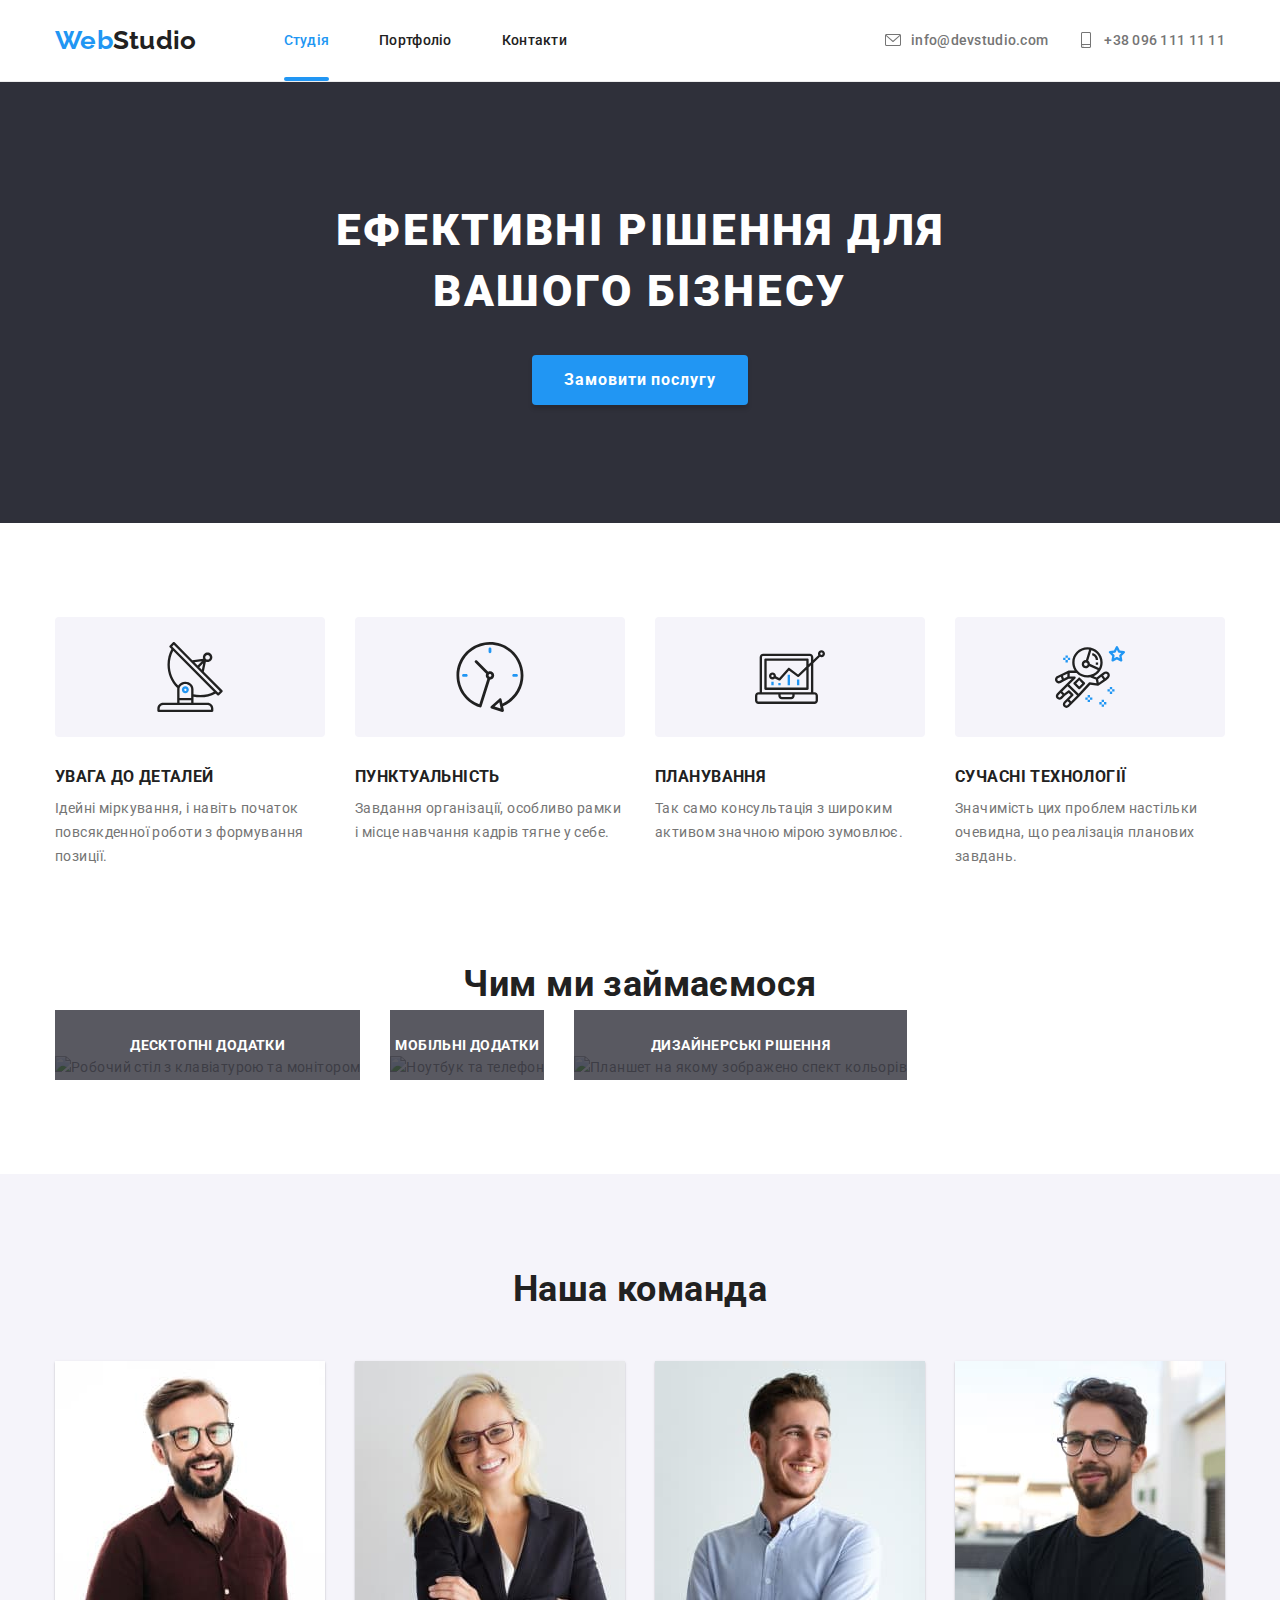
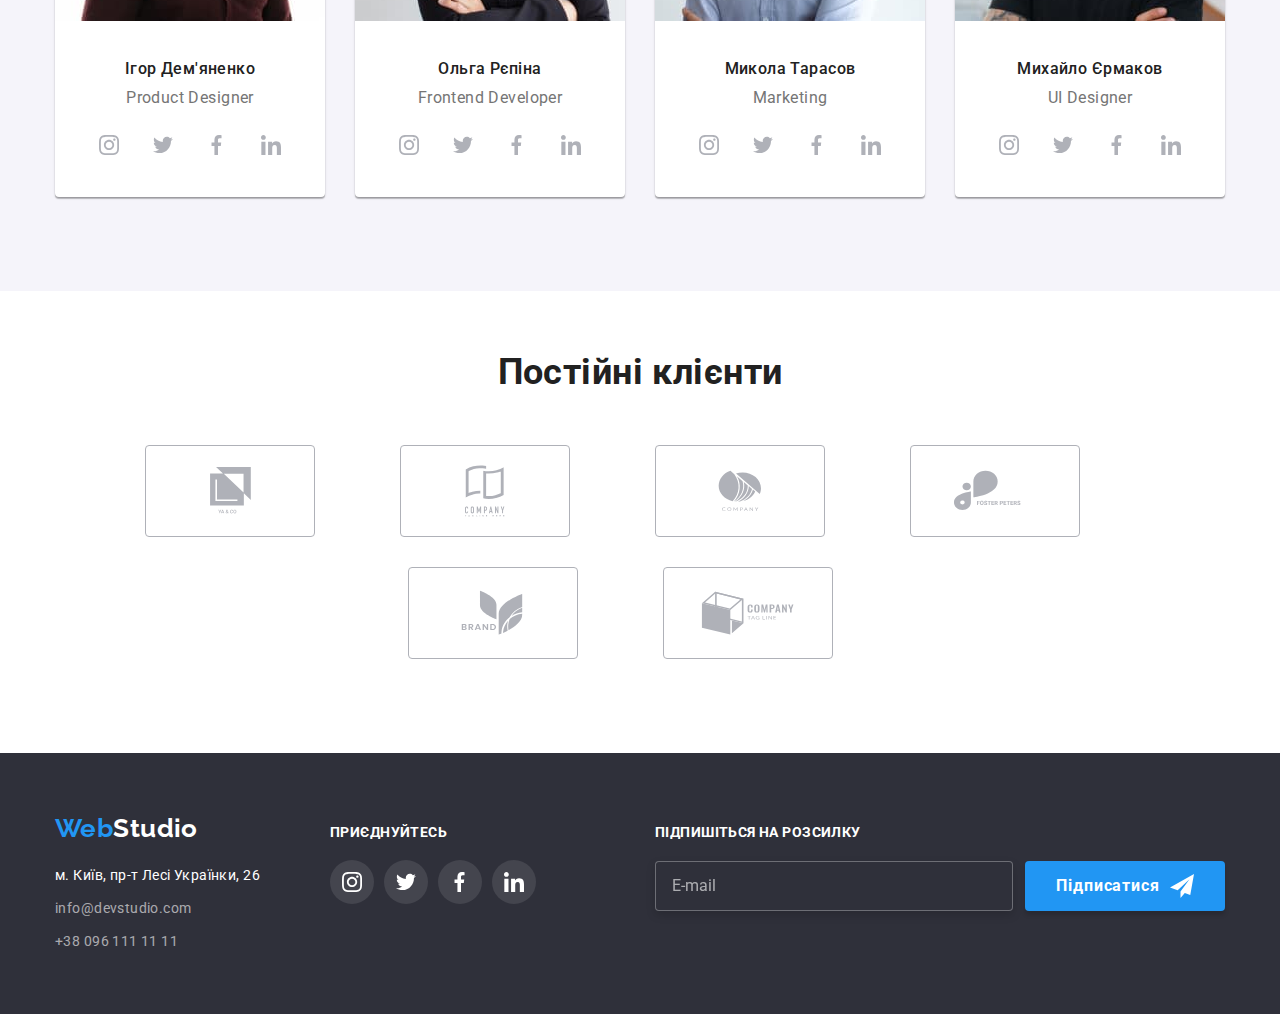
==== commit ccfd5bb5: "Make changes in mobile menu" ====
--- a/index.html
+++ b/index.html
@@ -18,9 +18,9 @@
   <header class="page-header">
     <div class="navigation-contact container">
       <nav class="navigation">
-        <div class="menu-container" id="menu-container" data-menu>
+        <div class="menu-container js-menu-container" id="mobile-menu" data-menu>
           <div class="menu-container__navigation">
-            <ul class="list">
+            <ul class="mobile-menu list">
               <li class="item">
                 <a href="./index.html" class="link current">Студія</a>
               </li>
@@ -54,7 +54,8 @@
         </div>
         <a href="./index.html" class="logo link">
           <span class="logo__text">Web</span>Studio</a>
-        <button type="button" class="menu-button" aria-expanded="false" aria-controls="menu-container" data-menu-button>
+        <button type="button" class="menu-button menu-toggle js-open-menu js-close-menu" aria-expanded="false"
+          aria-controls="mobile-menu" data-menu-button>
           <svg width="40px" height="40px" aria-label="Переключатель мобільного меню">
             <use class="menu-button__menu" href="./images/symbol-defs.svg#icon-menu"></use>
             <use class="menu-button__close" href="./images/symbol-defs.svg#icon-close"></use>
@@ -167,11 +168,13 @@
             <p class="what-we-do__text">Десктопні додатки</p>
           </li>
           <li class="what-we-do__item item">
-            <img class="img" srcset="./images/img2.jpg 1x, ./images/img2@2x.jpg 2x" src="./images/img2.jpg" alt="Ноутбук та телефон" width="370" />
+            <img class="img" srcset="./images/img2.jpg 1x, ./images/img2@2x.jpg 2x" src="./images/img2.jpg"
+              alt="Ноутбук та телефон" width="370" />
             <p class="what-we-do__text">Мобільні додатки</p>
           </li>
           <li class="what-we-do__item item">
-            <img class="img" srcset="./images/img3.jpg 1x, ./images/img3@2x.jpg 2x" src="./images/img3.jpg" alt="Планшет на якому зображено спект кольорів" width="370" />
+            <img class="img" srcset="./images/img3.jpg 1x, ./images/img3@2x.jpg 2x" src="./images/img3.jpg"
+              alt="Планшет на якому зображено спект кольорів" width="370" />
             <p class="what-we-do__text">Дизайнерські рішення</p>
           </li>
         </ul>
@@ -183,7 +186,8 @@
         <h2 class="team__main-title centered">Наша команда</h2>
         <ul class="team__list list">
           <li class="team__item item">
-            <img class="team__img" srcset="./images/product-designer.jpg 1x, ./images/product-designer@2x.jpg 2x" src="./images/product-designer.jpg" alt="фото Ігор Дем'яненко" />
+            <img class="team__img" srcset="./images/product-designer.jpg 1x, ./images/product-designer@2x.jpg 2x"
+              src="./images/product-designer.jpg" alt="фото Ігор Дем'яненко" />
             <div class="team__card">
               <h3 class="team__title">Ігор Дем'яненко</h3>
               <p class="team__text">Product Designer</p>
@@ -216,7 +220,8 @@
             </div>
           </li>
           <li class="team__item item">
-            <img class="team__img" srcset="./images/frontend-developer.jpg 1x, ./images/frontend-developer@2x.jpg 2x" src="./images/frontend-developer.jpg" alt="фото Ольга Рєпіна" />
+            <img class="team__img" srcset="./images/frontend-developer.jpg 1x, ./images/frontend-developer@2x.jpg 2x"
+              src="./images/frontend-developer.jpg" alt="фото Ольга Рєпіна" />
             <div class="team__card">
               <h3 class="team__title">Ольга Рєпіна</h3>
               <p class="team__text">Frontend Developer</p>
@@ -249,7 +254,8 @@
             </div>
           </li>
           <li class="team__item item">
-            <img class="team__img" srcset="./images/marketer.jpg 1x, ./images/marketer@2x.jpg 2x" src="./images/marketer.jpg" alt="фото Микола Тарасов" />
+            <img class="team__img" srcset="./images/marketer.jpg 1x, ./images/marketer@2x.jpg 2x"
+              src="./images/marketer.jpg" alt="фото Микола Тарасов" />
             <div class="team__card">
               <h3 class="team__title">Микола Тарасов</h3>
               <p class="team__text">Marketing</p>
@@ -282,7 +288,8 @@
             </div>
           </li>
           <li class="team__item item">
-            <img class="team__img" srcset="./images/ui-designer.jpg 1x, ./images/ui-designer@2x.jpg 2x" src="./images/ui-designer.jpg" alt="фото Михайло Єрмаков" />
+            <img class="team__img" srcset="./images/ui-designer.jpg 1x, ./images/ui-designer@2x.jpg 2x"
+              src="./images/ui-designer.jpg" alt="фото Михайло Єрмаков" />
             <div class="team__card">
               <h3 class="team__title">Михайло Єрмаков</h3>
               <p class="team__text">UI Designer</p>
@@ -487,7 +494,13 @@
     </div>
   </div>
   <script src="./js/modal.js"></script>
-  <script src="./js/menu.js"></script>
+  <script
+      defer
+      src="https://cdnjs.cloudflare.com/ajax/libs/body-scroll-lock/3.1.5/bodyScrollLock.min.js"
+      integrity="sha512-HowizSDbQl7UPEAsPnvJHlQsnBmU2YMrv7KkTBulTLEGz9chfBoWYyZJL+MUO6p/yBuuMO/8jI7O29YRZ2uBlA=="
+      crossorigin="anonymous"
+    ></script>
+  <script defer src="./js/menu.js"></script>
 </body>
 
 </html>--- a/css/main.min.css
+++ b/css/main.min.css
@@ -1 +1 @@
-body{font-family:"Roboto",sans-serif;color:#757575;background-color:#fff;font-size:14px;line-height:1.71;letter-spacing:.03em}.link{text-decoration:none;color:inherit}.list{list-style-type:none;padding:0;margin:0}.container{padding-right:15px;padding-left:15px;margin:0 auto}@media screen and (min-width: 320px){.container{min-width:320px}}@media screen and (min-width: 768px){.container{width:768px}}@media screen and (min-width: 1200px){.container{width:1200px}}.section{padding-top:94px;padding-bottom:94px}.centered{text-align:center}@media screen and (min-width: 1200px){.item:not(:last-child){margin-right:30px}}.visually-hidden{position:absolute;white-space:nowrap;width:1px;height:1px;overflow:hidden;border:0;padding:0;clip:rect(0 0 0 0);-webkit-clip-path:inset(50%);clip-path:inset(50%);margin:-1px}.logo{font-family:"Raleway",sans-serif;font-weight:700;font-size:26px;line-height:1.2}.logo__text{color:#2196f3}.page-header{position:relative;border-bottom:1px solid;border-color:#ececec}@media screen and (min-width: 320px)and (max-width: 767px){.navigation-contact{padding-top:10px;padding-bottom:10px}}@media screen and (min-width: 768px){.navigation-contact{display:-webkit-box;display:-ms-flexbox;display:flex;-webkit-box-align:center;-ms-flex-align:center;align-items:center}}@media screen and (min-width: 1200px){.navigation-contact{display:-webkit-box;display:-ms-flexbox;display:flex;-webkit-box-align:center;-ms-flex-align:center;align-items:center}}.navigation{font-weight:500;line-height:1.2;letter-spacing:.02em;color:#212121;display:-webkit-box;display:-ms-flexbox;display:flex;-webkit-box-align:center;-ms-flex-align:center;align-items:center}.menu-button{display:inline-block;margin-left:auto;padding:0;border:none;background-color:rgba(0,0,0,0)}@media screen and (min-width: 767px){.menu-button{display:none}}.menu-button .menu-button__close{display:none}.menu-button.is-open .menu-button__close{display:block}.menu-button.is-open .menu-button__menu{display:none}.menu-button__close:hover,.menu-button__menu:hover{fill:#2196f3}.menu-button__close:focus,.menu-button__menu:focus{fill:#2196f3}.menu-container{display:none}.menu-container.is-open~.logo{display:none}@media screen and (min-width: 320px)and (max-width: 767px){.menu-container{position:absolute;top:100%;left:0;width:100%;padding-left:40px;padding-bottom:48px;height:796px;background-color:#fff}.menu-container.is-open{display:block}}.menu-container__navigation .item{margin-bottom:32px}.menu-container__navigation .link{font-size:40px}.menu-container__contacts{margin-top:300px}.menu-container__tel{font-size:34px;color:#2196f3;margin-bottom:34px}@media screen and (min-width: 320px)and (max-width: 330px){.menu-container__tel{font-size:28px}}.menu-container__email{font-size:24px;color:#757575;margin-bottom:64px}.menu-container__social{display:-webkit-box;display:-ms-flexbox;display:flex}.menu-container__item{font-weight:500;font-size:18px;color:#2196f3}@media screen and (min-width: 320px)and (max-width: 330px){.menu-container__item{font-size:12px}}.menu-container__item:not(:last-child){padding-right:10px;border-right:1px solid rgba(33,33,33,.2)}.menu-container__item:not(:first-child){padding-left:10px}.navigation__list{display:none}@media screen and (min-width: 768px){.navigation__list{display:-webkit-box;display:-ms-flexbox;display:flex;margin-left:87px}}.navigation__item:not(:last-child){margin-right:50px}.navigation__link{-webkit-transition:color 250ms cubic-bezier(0.4, 0, 0.2, 1);transition:color 250ms cubic-bezier(0.4, 0, 0.2, 1)}.navigation__link:hover,.navigation__link:focus{color:#2196f3}.navigation__link{display:block;padding-top:32px;padding-bottom:32px}@media screen and (min-width: 768px){.navigation__link{position:relative}}.current{color:#2196f3}@media screen and (min-width: 768px){.current::after{content:"";position:absolute;bottom:0;left:0;width:100%;height:4px;background-color:#2196f3;border-radius:2px}}.contact{margin-left:auto;font-weight:500;line-height:1.2;letter-spacing:.02em}@media screen and (min-width: 320px)and (max-width: 767px){.contact{display:none}}@media screen and (min-width: 1200px){.contact{display:-webkit-box;display:-ms-flexbox;display:flex;-webkit-box-align:center;-ms-flex-align:center;align-items:center}}@media screen and (min-width: 768px)and (max-width: 1199px){.contact__item{font-size:12px}}@media screen and (min-width: 768px)and (max-width: 1199px){.contact__item:not(:last-child){margin-bottom:10px}}.contact__link{-webkit-transition:color 250ms cubic-bezier(0.4, 0, 0.2, 1);transition:color 250ms cubic-bezier(0.4, 0, 0.2, 1)}.contact__link:hover,.contact__link:focus{color:#2196f3}@media screen and (min-width: 1200px){.contact__link{display:-webkit-box;display:-ms-flexbox;display:flex;-webkit-box-align:center;-ms-flex-align:center;align-items:center}}.contact__icon{width:16px;height:16px;margin-right:10px;fill:#757575;-webkit-transition:fill 250ms cubic-bezier(0.4, 0, 0.2, 1);transition:fill 250ms cubic-bezier(0.4, 0, 0.2, 1)}.contact__link:hover .contact__icon{fill:#2196f3}@media screen and (min-width: 768px)and (max-width: 1199px){.contact__icon{width:14px;height:14px}}.hero,.page-footer{background-color:#2f303a}.hero{text-align:center;padding-top:118px;padding-bottom:118px;margin-left:auto;margin-right:auto;background-image:-webkit-gradient(linear, left top, left bottom, from(rgba(47, 48, 58, 0.4)), to(rgba(47, 48, 58, 0.4))),url(../images/bg-img.jpg);background-image:linear-gradient(rgba(47, 48, 58, 0.4), rgba(47, 48, 58, 0.4)),url(../images/bg-img.jpg);background-repeat:no-repeat;background-position:center;background-size:cover}@media(min-device-pixel-ratio: 2),(-webkit-min-device-pixel-ratio: 2),(min-resolution: 192dpi),(min-resolution: 2dppx){.hero .box{background-image:url(../images/bg-img@2x.jpg)}}@media screen and (min-device-pixel-ratio: 2)and (min-width: 1200px),screen and (-webkit-min-device-pixel-ratio: 2)and (min-width: 1200px),screen and (min-resolution: 192dpi)and (min-width: 1200px),screen and (min-resolution: 2dppx)and (min-width: 1200px){.hero{max-width:1600px;padding:200px 0;height:600px}}.hero__title{font-weight:900;font-size:26px;line-height:1.6;letter-spacing:.06em;text-transform:uppercase;color:#fff;margin-top:0;margin-bottom:32px}@media screen and (min-width: 768px){.hero__title{font-size:44px;line-height:1.4}}.hero__button{font-weight:700;font-size:16px;line-height:1.9;letter-spacing:.06em;color:#fff;background-color:#2196f3;cursor:pointer;border-radius:4px;padding:10px 32px;border:none;-webkit-box-shadow:0px 4px 4px rgba(0,0,0,.15);box-shadow:0px 4px 4px rgba(0,0,0,.15);-webkit-transition:background-color 250ms cubic-bezier(0.4, 0, 0.2, 1);transition:background-color 250ms cubic-bezier(0.4, 0, 0.2, 1)}.hero__button:hover,.hero__button:focus{background-color:#188ce8}@media screen and (min-width: 320px)and (max-width: 1199px){.advantages{padding-top:60px;padding-bottom:60px}}@media screen and (min-width: 768px)and (max-width: 1199px){.advantages__list{display:-webkit-box;display:-ms-flexbox;display:flex;-ms-flex-wrap:wrap;flex-wrap:wrap;margin:-15px}}@media screen and (min-width: 1200px){.advantages__list{display:-webkit-box;display:-ms-flexbox;display:flex}}@media screen and (min-width: 320px)and (max-width: 1199px){.advantages__item:not(:last-child){margin-bottom:30px}}@media screen and (min-width: 768px)and (max-width: 1199px){.advantages__item{width:calc((100% - 60px)/2);margin:15px}}.advantages__card{height:120px;border-radius:4px;background-color:#f5f4fa;margin-bottom:30px;display:-webkit-box;display:-ms-flexbox;display:flex;-webkit-box-align:center;-ms-flex-align:center;align-items:center;-webkit-box-pack:center;-ms-flex-pack:center;justify-content:center}@media screen and (min-width: 1200px){.advantages__card{width:270px}}.advantages__icon{width:70px;height:70px}.advantages__title{font-weight:700;line-height:1.2;text-transform:uppercase;color:#212121;margin-top:0;margin-bottom:10px}@media screen and (min-width: 320px)and (max-width: 767px){.advantages__title{text-align:center}}.advantages__text{margin:0}.what-we-do{padding-bottom:94px}@media screen and (max-width: 1199px){.what-we-do{display:none}}.what-we-do__title,.team__main-title,.clients__title{font-weight:700;font-size:28px;line-height:1.2;color:#212121;text-align:center}@media screen and (min-width: 1200px){.what-we-do__title,.team__main-title,.clients__title{font-size:36px;margin-top:0;margin-bottom:50px}}.what-we-do__list{display:-webkit-box;display:-ms-flexbox;display:flex}.what-we-do__item{position:relative}.what-we-do__text{position:absolute;left:0;bottom:0;width:100%;padding:27px 0px;margin:0;text-transform:uppercase;font-weight:700;line-height:16px;text-align:center;color:#fff;background-color:rgba(47,48,58,.8)}.team{background-color:#f5f4fa}@media screen and (min-width: 320px)and (max-width: 1199px){.team{padding-top:60px;padding-bottom:60px}}@media screen and (min-width: 768px)and (max-width: 1199px){.team__list{display:-webkit-box;display:-ms-flexbox;display:flex;-ms-flex-wrap:wrap;flex-wrap:wrap;margin:-15px}}@media screen and (min-width: 1200px){.team__list{display:-webkit-box;display:-ms-flexbox;display:flex;text-align:center}}.team__item{background-color:#fff;-webkit-box-shadow:0px 1px 3px rgba(0,0,0,.12),0px 1px 1px rgba(0,0,0,.14),0px 2px 1px rgba(0,0,0,.2);box-shadow:0px 1px 3px rgba(0,0,0,.12),0px 1px 1px rgba(0,0,0,.14),0px 2px 1px rgba(0,0,0,.2);border-radius:0px 0px 4px 4px}@media screen and (min-width: 768px)and (max-width: 1199px){.team__item{width:calc((100% - 60px)/2);margin:15px}}@media screen and (min-width: 320px)and (max-width: 767px){.team__item:not(:last-child){margin-bottom:30px}}.team__img{width:100%}@media screen and (min-width: 1200px){.team__img{width:270px}}.team__card{padding-top:30px;padding-bottom:30px}.team__title{font-weight:500;font-size:16px;line-height:1.2;color:#212121;margin:0;text-align:center}.team__text{font-size:16px;line-height:1.2;margin-top:10px;margin-bottom:0;text-align:center}.social{display:-webkit-box;display:-ms-flexbox;display:flex;-webkit-box-pack:center;-ms-flex-pack:center;justify-content:center;margin-top:16px}.social__item:not(:last-child){margin-right:10px}.social__link{display:-webkit-box;display:-ms-flexbox;display:flex;-webkit-box-pack:center;-ms-flex-pack:center;justify-content:center;-webkit-box-align:center;-ms-flex-align:center;align-items:center;width:44px;height:44px;border-radius:50%;-webkit-transition:background-color 250ms cubic-bezier(0.4, 0, 0.2, 1);transition:background-color 250ms cubic-bezier(0.4, 0, 0.2, 1)}.social__link:hover,.social__link:focus{background-color:#2196f3}.social__icon{width:20px;height:20px;fill:#afb1b8;display:block;-webkit-transition:fill 250ms cubic-bezier(0.4, 0, 0.2, 1);transition:fill 250ms cubic-bezier(0.4, 0, 0.2, 1)}.social__link:hover .social__icon,.social__link:focus .social__icon{fill:#fff}.clients{padding-top:60px;padding-bottom:60px}@media screen and (min-width: 320px)and (max-width: 1199px){.clients__title{margin-top:0;margin-bottom:30px}}@media screen and (min-width: 320px){.clients__list{display:-webkit-box;display:-ms-flexbox;display:flex;-ms-flex-wrap:wrap;flex-wrap:wrap;margin:-15px}}@media screen and (min-width: 1200px){.clients__list{display:-webkit-box;display:-ms-flexbox;display:flex}}@media screen and (min-width: 320px)and (max-width: 1199px){.clients__item{width:calc((100% - 60px)/2);margin:15px}}@media screen and (min-width: 768px)and (max-width: 1199px){.clients__item{width:calc((100% - 90px)/3);margin:15px}}.clients__link{border:1px solid #afb1b8;border-radius:4px;height:92px;display:-webkit-box;display:-ms-flexbox;display:flex;-webkit-box-pack:center;-ms-flex-pack:center;justify-content:center;-webkit-box-align:center;-ms-flex-align:center;align-items:center;-webkit-transition:border 250ms cubic-bezier(0.4, 0, 0.2, 1);transition:border 250ms cubic-bezier(0.4, 0, 0.2, 1)}.clients__link:hover,.clients__link:focus{border:1px solid #2196f3}@media screen and (min-width: 1200px){.clients__link{width:170px}}.clients__icon{display:block;fill:#afb1b8;-webkit-transition:fill 250ms cubic-bezier(0.4, 0, 0.2, 1);transition:fill 250ms cubic-bezier(0.4, 0, 0.2, 1)}.clients__link:hover .clients__icon,.clients__link:focus .clients__icon{fill:#2196f3}.page-footer{padding-top:60px;padding-bottom:60px}@media screen and (min-width: 1200px){.page-footer__all{display:-webkit-box;display:-ms-flexbox;display:flex;-webkit-box-align:baseline;-ms-flex-align:baseline;align-items:baseline}}@media screen and (min-width: 768px)and (max-width: 1199px){.page-footer__all{display:-webkit-box;display:-ms-flexbox;display:flex;-ms-flex-wrap:wrap;flex-wrap:wrap;-webkit-box-pack:center;-ms-flex-pack:center;justify-content:center}}@media screen and (min-width: 320px)and (max-width: 1199px){.page-footer__contacts{text-align:center;margin-bottom:60px}}.page-footer__logo{color:#fff;display:inline-block;margin-bottom:20px}.address{font-style:normal}.address__item{color:rgba(255,255,255,.6)}.address__item:not(:last-child){margin-bottom:9px;margin-right:0}.address__link--accent{color:#fff}@media screen and (min-width: 320px)and (max-width: 1199px){.footer-join{margin-bottom:70px}}@media screen and (min-width: 768px){.footer-join{margin-left:165px}}@media screen and (min-width: 1200px){.footer-join{margin-left:70px}}.footer-join__title{text-transform:uppercase;font-weight:700;font-size:14px;line-height:16px;color:#fff;margin-top:0;margin-bottom:20px}@media screen and (min-width: 320px)and (max-width: 1199px){.footer-join__title{text-align:center}}.footer-join__link{display:-webkit-box;display:-ms-flexbox;display:flex;-webkit-box-pack:center;-ms-flex-pack:center;justify-content:center;-webkit-box-align:center;-ms-flex-align:center;align-items:center;background-color:rgba(255,255,255,.1);border-radius:50%;width:44px;height:44px;border-radius:50%;-webkit-transition:background-color 250ms cubic-bezier(0.4, 0, 0.2, 1);transition:background-color 250ms cubic-bezier(0.4, 0, 0.2, 1)}.footer-join__link:hover,.footer-join__link:focus{background-color:#2196f3}.footer-join__icon{width:20px;height:20px;fill:#fff}@media screen and (min-width: 320px)and (max-width: 1199px){.subscribe{text-align:center}}@media screen and (min-width: 1200px){.subscribe{display:-webkit-box;display:-ms-flexbox;display:flex;margin-left:auto;-webkit-box-align:end;-ms-flex-align:end;align-items:flex-end}}.subscribe__form{display:-webkit-box;display:-ms-flexbox;display:flex;-webkit-box-orient:vertical;-webkit-box-direction:normal;-ms-flex-direction:column;flex-direction:column}.subscribe__label{margin-bottom:20px;color:#fff;font-weight:700;line-height:1.14;text-transform:uppercase}.subscribe__input{border:1px solid rgba(255,255,255,.3);-webkit-filter:drop-shadow(0px 4px 4px rgba(0, 0, 0, 0.15));filter:drop-shadow(0px 4px 4px rgba(0, 0, 0, 0.15));border-radius:4px;outline:none;font-weight:400;font-size:16px;line-height:1.25;height:50px;padding-left:16px;color:rgba(255,255,255,.6);background-color:#2f303a}.subscribe__form .subscribe__input::-webkit-input-placeholder{font-weight:400;font-size:16px;line-height:1.25;color:rgba(255,255,255,.6)}.subscribe__form .subscribe__input::-moz-placeholder{font-weight:400;font-size:16px;line-height:1.25;color:rgba(255,255,255,.6)}.subscribe__form .subscribe__input:-ms-input-placeholder{font-weight:400;font-size:16px;line-height:1.25;color:rgba(255,255,255,.6)}.subscribe__form .subscribe__input::-ms-input-placeholder{font-weight:400;font-size:16px;line-height:1.25;color:rgba(255,255,255,.6)}.subscribe__form .subscribe__input::placeholder{font-weight:400;font-size:16px;line-height:1.25;color:rgba(255,255,255,.6)}@media screen and (min-width: 320px)and (max-width: 1199px){.subscribe__input{margin-bottom:20px}}@media screen and (min-width: 768px){.subscribe__input{width:450px;margin-right:auto;margin-left:auto}}@media screen and (min-width: 1200px){.subscribe__input{width:358px}}.subscribe__button{display:-webkit-box;display:-ms-flexbox;display:flex;-webkit-box-align:center;-ms-flex-align:center;align-items:center;-webkit-box-pack:center;-ms-flex-pack:center;justify-content:center;margin-left:12px;width:200px;height:50px;font-weight:700;font-size:16px;line-height:1.87;letter-spacing:.06em;color:#fff;background-color:#2196f3;-webkit-box-shadow:0px 4px 4px rgba(0,0,0,.15);box-shadow:0px 4px 4px rgba(0,0,0,.15);border-radius:4px;border:none;cursor:pointer}@media screen and (min-width: 320px)and (max-width: 1199px){.subscribe__button{margin-left:auto;margin-right:auto}}.subscribe__icon{fill:#fff;width:24px;height:24px;margin-left:10px}.button-list{display:-webkit-box;display:-ms-flexbox;display:flex;-webkit-box-pack:center;-ms-flex-pack:center;justify-content:center;margin-bottom:50px}.button-list__item:not(:last-child){margin-right:8px}.button-list__btn{font-family:inherit;font-weight:500;font-size:16px;line-height:1.6;color:#212121;background-color:#f5f4fa;cursor:pointer;border-radius:4px;padding:6px 22px;border:none;-webkit-transition:color 250ms cubic-bezier(0.4, 0, 0.2, 1),background-color 250ms cubic-bezier(0.4, 0, 0.2, 1),-webkit-box-shadow 250ms cubic-bezier(0.4, 0, 0.2, 1);transition:color 250ms cubic-bezier(0.4, 0, 0.2, 1),background-color 250ms cubic-bezier(0.4, 0, 0.2, 1),-webkit-box-shadow 250ms cubic-bezier(0.4, 0, 0.2, 1);transition:color 250ms cubic-bezier(0.4, 0, 0.2, 1),background-color 250ms cubic-bezier(0.4, 0, 0.2, 1),box-shadow 250ms cubic-bezier(0.4, 0, 0.2, 1);transition:color 250ms cubic-bezier(0.4, 0, 0.2, 1),background-color 250ms cubic-bezier(0.4, 0, 0.2, 1),box-shadow 250ms cubic-bezier(0.4, 0, 0.2, 1),-webkit-box-shadow 250ms cubic-bezier(0.4, 0, 0.2, 1)}.button-list__btn:hover,.button-list__btn:focus{color:#fff;background-color:#2196f3;-webkit-box-shadow:0px 3px 1px rgba(0,0,0,.1),0px 1px 2px rgba(0,0,0,.08),0px 2px 2px rgba(0,0,0,.12);box-shadow:0px 3px 1px rgba(0,0,0,.1),0px 1px 2px rgba(0,0,0,.08),0px 2px 2px rgba(0,0,0,.12)}.works__list{display:-webkit-box;display:-ms-flexbox;display:flex;-ms-flex-wrap:wrap;flex-wrap:wrap}.works__item{width:calc((100% - 60px)/3);margin-bottom:30px}.works__item:nth-child(3n){margin-right:0}.works__item:nth-last-child(-n+3){margin-bottom:0}.works__link{display:block;-webkit-transition:-webkit-box-shadow 250ms cubic-bezier(0.4, 0, 0.2, 1);transition:-webkit-box-shadow 250ms cubic-bezier(0.4, 0, 0.2, 1);transition:box-shadow 250ms cubic-bezier(0.4, 0, 0.2, 1);transition:box-shadow 250ms cubic-bezier(0.4, 0, 0.2, 1), -webkit-box-shadow 250ms cubic-bezier(0.4, 0, 0.2, 1)}.works__link:hover{-webkit-box-shadow:0px 1px 1px rgba(0,0,0,.12),0px 4px 4px rgba(0,0,0,.06),1px 4px 6px rgba(0,0,0,.16);box-shadow:0px 1px 1px rgba(0,0,0,.12),0px 4px 4px rgba(0,0,0,.06),1px 4px 6px rgba(0,0,0,.16)}.works__wrap{position:relative;overflow:hidden}.works__img{display:block}.works__paragraph{position:absolute;top:0;left:0;margin:0;padding:63px 24px;font-size:18px;line-height:28px;color:#fff;background-color:rgba(33,150,243,.9);-webkit-transform:translateY(100%);transform:translateY(100%);-webkit-transition:-webkit-transform 250ms cubic-bezier(0.4, 0, 0.2, 1);transition:-webkit-transform 250ms cubic-bezier(0.4, 0, 0.2, 1);transition:transform 250ms cubic-bezier(0.4, 0, 0.2, 1);transition:transform 250ms cubic-bezier(0.4, 0, 0.2, 1), -webkit-transform 250ms cubic-bezier(0.4, 0, 0.2, 1)}.works__link:hover .works__paragraph,.works__link:focus .works__paragraph{-webkit-transform:translateY(0);transform:translateY(0)}.works__card-border{border-right:1px solid;border-bottom:1px solid;border-left:1px solid;border-color:#eee;padding-top:20px;padding-right:24px;padding-bottom:20px;padding-left:24px}.works__title{font-weight:700;font-size:18px;line-height:2;letter-spacing:.06em;color:#212121;margin:0}.works__text{font-size:16px;line-height:1.9;margin-top:4px;margin-bottom:0}.backdrop{position:fixed;top:0;left:0;width:100%;height:100%;background-color:rgba(0,0,0,.2);opacity:1;-webkit-transition:opacity 250ms cubic-bezier(0.4, 0, 0.2, 1),visibility 250ms cubic-bezier(0.4, 0, 0.2, 1);transition:opacity 250ms cubic-bezier(0.4, 0, 0.2, 1),visibility 250ms cubic-bezier(0.4, 0, 0.2, 1);overflow-y:scroll}.backdrop.is-hidden{opacity:0;visibility:hidden;pointer-events:none}.backdrop.is-hidden .modal{opacity:0}.modal{position:relative;margin-top:93px;margin-right:auto;margin-left:auto;max-width:528px;min-height:581px;background-color:#fff;-webkit-box-shadow:0px 1px 3px rgba(0,0,0,.12),0px 1px 1px rgba(0,0,0,.14),0px 2px 1px rgba(0,0,0,.2);box-shadow:0px 1px 3px rgba(0,0,0,.12),0px 1px 1px rgba(0,0,0,.14),0px 2px 1px rgba(0,0,0,.2);border-radius:4px}@media screen and (min-width: 320px)and (max-width: 479px){.modal{min-width:300px;max-width:450px}}@media screen and (min-width: 480px){.modal{width:450px}}@media screen and (min-width: 768px){.modal{position:absolute;top:50%;left:50%;-webkit-transform:translate(-50%, -50%);transform:translate(-50%, -50%)}}.close-btn{position:absolute;display:-webkit-box;display:-ms-flexbox;display:flex;-webkit-box-align:center;-ms-flex-align:center;align-items:center;-webkit-box-pack:center;-ms-flex-pack:center;justify-content:center;top:8px;right:8px;width:30px;height:30px;padding:0;border:solid 1px;border-color:rgba(0,0,0,.1);border-radius:50%;background-color:#fff;cursor:pointer;-webkit-transition:fill 250ms cubic-bezier(0.4, 0, 0.2, 1);transition:fill 250ms cubic-bezier(0.4, 0, 0.2, 1)}.close-btn:focus .close-btn__icon,.close-btn:hover .close-btn__icon{fill:#2196f3}.form{padding:40px}.form__paragraph{margin-top:0;margin-bottom:12px;font-weight:700;font-size:20px;line-height:1.15;color:#212121}.form__field{position:relative;display:-webkit-box;display:-ms-flexbox;display:flex;-webkit-box-orient:vertical;-webkit-box-direction:normal;-ms-flex-direction:column;flex-direction:column}.form__field:not(:last-of-type){margin-bottom:10px}.form__label{margin-bottom:4px;font-size:12px;line-height:1.16;letter-spacing:.01em}.form__input{border:1px solid;border-color:rgba(33,33,33,.2);border-radius:4px;padding-top:12px;padding-bottom:12px;padding-left:42px;-webkit-transition:border-color 250ms cubic-bezier(0.4, 0, 0.2, 1);transition:border-color 250ms cubic-bezier(0.4, 0, 0.2, 1)}.form__input:focus{border-color:#2196f3;outline:none}.form__textarea{resize:none;padding:12px 16px;height:120px}.form__textarea::-webkit-input-placeholder{font-weight:400;font-size:12px;line-height:1.16;letter-spacing:.01em;color:rgba(117,117,117,.5)}.form__textarea::-moz-placeholder{font-weight:400;font-size:12px;line-height:1.16;letter-spacing:.01em;color:rgba(117,117,117,.5)}.form__textarea:-ms-input-placeholder{font-weight:400;font-size:12px;line-height:1.16;letter-spacing:.01em;color:rgba(117,117,117,.5)}.form__textarea::-ms-input-placeholder{font-weight:400;font-size:12px;line-height:1.16;letter-spacing:.01em;color:rgba(117,117,117,.5)}.form__textarea::placeholder{font-weight:400;font-size:12px;line-height:1.16;letter-spacing:.01em;color:rgba(117,117,117,.5)}.form__icon{position:absolute;top:33px;left:12px;fill:var(--title-text-color);-webkit-transition:fill 250ms cubic-bezier(0.4, 0, 0.2, 1);transition:fill 250ms cubic-bezier(0.4, 0, 0.2, 1)}.form__field:focus-within .form__icon{fill:#2196f3}.policy{display:-webkit-box;display:-ms-flexbox;display:flex;-webkit-box-align:center;-ms-flex-align:center;align-items:center;-webkit-box-pack:center;-ms-flex-pack:center;justify-content:center;margin-top:20px}.policy__checkbox{-webkit-appearance:none;-moz-appearance:none;appearance:none;position:absolute}.policy__checkbox:checked+.policy__icon{border-color:rgba(0,0,0,0);background-image:url(../images/checked.svg);background-size:contain;background-origin:border-box;width:16px;height:15px}.policy__icon{display:inline-block;margin-right:9px;width:16px;height:15px;border:2px solid #212121;border-radius:4px}@media screen and (min-width: 320px)and (max-width: 1199px){.policy__phrase{font-size:12px}}.policy__link{color:#2196f3}.send-btn{display:block;margin-left:auto;margin-right:auto;margin-top:30px;padding:10px 52px;font-weight:700;font-size:16px;line-height:1.88;color:#fff;background-color:#2196f3;-webkit-box-shadow:0px 4px 4px rgba(0,0,0,.15);box-shadow:0px 4px 4px rgba(0,0,0,.15);border-radius:4px;cursor:pointer;border:none;-webkit-transition:background-color 250ms cubic-bezier(0.4, 0, 0.2, 1);transition:background-color 250ms cubic-bezier(0.4, 0, 0.2, 1)}.send-btn:hover,.send-btn:focus{background-color:#188ce8}/*# sourceMappingURL=main.min.css.map */+body{font-family:"Roboto",sans-serif;color:#757575;background-color:#fff;font-size:14px;line-height:1.71;letter-spacing:.03em}.link{text-decoration:none;color:inherit}.list{list-style-type:none;padding:0;margin:0}.container{padding-right:15px;padding-left:15px;margin:0 auto}@media screen and (min-width: 320px){.container{min-width:320px}}@media screen and (min-width: 768px){.container{width:768px}}@media screen and (min-width: 1200px){.container{width:1200px}}.section{padding-top:94px;padding-bottom:94px}.centered{text-align:center}@media screen and (min-width: 1200px){.item:not(:last-child){margin-right:30px}}.visually-hidden{position:absolute;white-space:nowrap;width:1px;height:1px;overflow:hidden;border:0;padding:0;clip:rect(0 0 0 0);-webkit-clip-path:inset(50%);clip-path:inset(50%);margin:-1px}.logo{font-family:"Raleway",sans-serif;font-weight:700;font-size:26px;line-height:1.2}.logo__text{color:#2196f3}.page-header{position:relative;border-bottom:1px solid;border-color:#ececec}@media screen and (min-width: 320px)and (max-width: 767px){.navigation-contact{padding-top:10px;padding-bottom:10px}}@media screen and (min-width: 768px){.navigation-contact{display:-webkit-box;display:-ms-flexbox;display:flex;-webkit-box-align:center;-ms-flex-align:center;align-items:center}}@media screen and (min-width: 1200px){.navigation-contact{display:-webkit-box;display:-ms-flexbox;display:flex;-webkit-box-align:center;-ms-flex-align:center;align-items:center}}.navigation{font-weight:500;line-height:1.2;letter-spacing:.02em;color:#212121;display:-webkit-box;display:-ms-flexbox;display:flex;-webkit-box-align:center;-ms-flex-align:center;align-items:center}.menu-button{display:inline-block;margin-left:auto;padding:0;border:none;background-color:rgba(0,0,0,0)}@media screen and (min-width: 767px){.menu-button{display:none}}.menu-button .menu-button__close{display:none}.menu-button.is-open .menu-button__close{display:block}.menu-button.is-open .menu-button__menu{display:none}.menu-button__close:hover,.menu-button__menu:hover{fill:#2196f3}.menu-button__close:focus,.menu-button__menu:focus{fill:#2196f3}.menu-container{display:none}.menu-container.is-open~.logo{display:none}@media screen and (min-width: 320px)and (max-width: 767px){.menu-container{position:fixed;top:48px;bottom:0;left:0;width:100vw;height:100vh;z-index:999;padding-left:40px;padding-bottom:48px;background-color:#fff}.menu-container.is-open{display:-webkit-box;display:-ms-flexbox;display:flex;-webkit-box-orient:vertical;-webkit-box-direction:normal;-ms-flex-direction:column;flex-direction:column}}.menu-container__navigation .item{margin-bottom:32px}.menu-container__navigation .link{font-size:40px}.menu-container__contacts{margin-top:auto}.menu-container__tel{font-size:34px;color:#2196f3;margin-bottom:34px}@media screen and (min-width: 320px)and (max-width: 330px){.menu-container__tel{font-size:28px}}.menu-container__email{font-size:24px;color:#757575;margin-bottom:64px}.menu-container__social{display:-webkit-box;display:-ms-flexbox;display:flex}.menu-container__item{font-weight:500;font-size:18px;color:#2196f3}@media screen and (min-width: 320px)and (max-width: 330px){.menu-container__item{font-size:12px}}.menu-container__item:not(:last-child){padding-right:10px;border-right:1px solid rgba(33,33,33,.2)}.menu-container__item:not(:first-child){padding-left:10px}.navigation__list{display:none}@media screen and (min-width: 768px){.navigation__list{display:-webkit-box;display:-ms-flexbox;display:flex;margin-left:87px}}.navigation__item:not(:last-child){margin-right:50px}.navigation__link{-webkit-transition:color 250ms cubic-bezier(0.4, 0, 0.2, 1);transition:color 250ms cubic-bezier(0.4, 0, 0.2, 1)}.navigation__link:hover,.navigation__link:focus{color:#2196f3}.navigation__link{display:block;padding-top:32px;padding-bottom:32px}@media screen and (min-width: 768px){.navigation__link{position:relative}}.current{color:#2196f3}@media screen and (min-width: 768px){.current::after{content:"";position:absolute;bottom:0;left:0;width:100%;height:4px;background-color:#2196f3;border-radius:2px}}.contact{margin-left:auto;font-weight:500;line-height:1.2;letter-spacing:.02em}@media screen and (min-width: 320px)and (max-width: 767px){.contact{display:none}}@media screen and (min-width: 1200px){.contact{display:-webkit-box;display:-ms-flexbox;display:flex;-webkit-box-align:center;-ms-flex-align:center;align-items:center}}@media screen and (min-width: 768px)and (max-width: 1199px){.contact__item{font-size:12px}}@media screen and (min-width: 768px)and (max-width: 1199px){.contact__item:not(:last-child){margin-bottom:10px}}.contact__link{-webkit-transition:color 250ms cubic-bezier(0.4, 0, 0.2, 1);transition:color 250ms cubic-bezier(0.4, 0, 0.2, 1)}.contact__link:hover,.contact__link:focus{color:#2196f3}@media screen and (min-width: 1200px){.contact__link{display:-webkit-box;display:-ms-flexbox;display:flex;-webkit-box-align:center;-ms-flex-align:center;align-items:center}}.contact__icon{width:16px;height:16px;margin-right:10px;fill:#757575;-webkit-transition:fill 250ms cubic-bezier(0.4, 0, 0.2, 1);transition:fill 250ms cubic-bezier(0.4, 0, 0.2, 1)}.contact__link:hover .contact__icon{fill:#2196f3}@media screen and (min-width: 768px)and (max-width: 1199px){.contact__icon{width:14px;height:14px}}.hero,.page-footer{background-color:#2f303a}.hero{text-align:center;padding-top:118px;padding-bottom:118px;margin-left:auto;margin-right:auto;background-image:-webkit-gradient(linear, left top, left bottom, from(rgba(47, 48, 58, 0.4)), to(rgba(47, 48, 58, 0.4))),url(../images/bg-img.jpg);background-image:linear-gradient(rgba(47, 48, 58, 0.4), rgba(47, 48, 58, 0.4)),url(../images/bg-img.jpg);background-repeat:no-repeat;background-position:center;background-size:cover}@media(min-device-pixel-ratio: 2),(-webkit-min-device-pixel-ratio: 2),(min-resolution: 192dpi),(min-resolution: 2dppx){.hero .box{background-image:url(../images/bg-img@2x.jpg)}}@media screen and (min-device-pixel-ratio: 2)and (min-width: 1200px),screen and (-webkit-min-device-pixel-ratio: 2)and (min-width: 1200px),screen and (min-resolution: 192dpi)and (min-width: 1200px),screen and (min-resolution: 2dppx)and (min-width: 1200px){.hero{max-width:1600px;padding:200px 0;height:600px}}.hero__title{font-weight:900;font-size:26px;line-height:1.6;letter-spacing:.06em;text-transform:uppercase;color:#fff;margin-top:0;margin-bottom:32px}@media screen and (min-width: 768px){.hero__title{font-size:44px;line-height:1.4}}.hero__button{font-weight:700;font-size:16px;line-height:1.9;letter-spacing:.06em;color:#fff;background-color:#2196f3;cursor:pointer;border-radius:4px;padding:10px 32px;border:none;-webkit-box-shadow:0px 4px 4px rgba(0,0,0,.15);box-shadow:0px 4px 4px rgba(0,0,0,.15);-webkit-transition:background-color 250ms cubic-bezier(0.4, 0, 0.2, 1);transition:background-color 250ms cubic-bezier(0.4, 0, 0.2, 1)}.hero__button:hover,.hero__button:focus{background-color:#188ce8}@media screen and (min-width: 320px)and (max-width: 1199px){.advantages{padding-top:60px;padding-bottom:60px}}@media screen and (min-width: 768px)and (max-width: 1199px){.advantages__list{display:-webkit-box;display:-ms-flexbox;display:flex;-ms-flex-wrap:wrap;flex-wrap:wrap;margin:-15px}}@media screen and (min-width: 1200px){.advantages__list{display:-webkit-box;display:-ms-flexbox;display:flex}}@media screen and (min-width: 480px){.advantages__item{width:450px;margin-right:auto;margin-left:auto}}@media screen and (min-width: 768px)and (max-width: 1199px){.advantages__item{width:calc((100% - 60px)/2);margin:15px}}@media screen and (min-width: 320px)and (max-width: 767px){.advantages__item:not(:last-child){margin-bottom:30px}}.advantages__card{height:120px;border-radius:4px;background-color:#f5f4fa;margin-bottom:30px;display:-webkit-box;display:-ms-flexbox;display:flex;-webkit-box-align:center;-ms-flex-align:center;align-items:center;-webkit-box-pack:center;-ms-flex-pack:center;justify-content:center}@media screen and (min-width: 1200px){.advantages__card{width:270px}}.advantages__icon{width:70px;height:70px}.advantages__title{font-weight:700;line-height:1.2;text-transform:uppercase;color:#212121;margin-top:0;margin-bottom:10px}@media screen and (min-width: 320px)and (max-width: 767px){.advantages__title{text-align:center}}.advantages__text{margin:0}.what-we-do{padding-bottom:94px}@media screen and (max-width: 1199px){.what-we-do{display:none}}.what-we-do__title,.team__main-title,.clients__title{font-weight:700;font-size:28px;line-height:1.2;color:#212121;text-align:center}@media screen and (min-width: 1200px){.what-we-do__title,.team__main-title,.clients__title{font-size:36px;margin-top:0;margin-bottom:50px}}.what-we-do__list{display:-webkit-box;display:-ms-flexbox;display:flex}.what-we-do__item{position:relative}.what-we-do__text{position:absolute;left:0;bottom:0;width:100%;padding:27px 0px;margin:0;text-transform:uppercase;font-weight:700;line-height:16px;text-align:center;color:#fff;background-color:rgba(47,48,58,.8)}.team{background-color:#f5f4fa}@media screen and (min-width: 320px)and (max-width: 1199px){.team{padding-top:60px;padding-bottom:60px}}@media screen and (min-width: 320px)and (max-width: 1199px){.team__main-title{margin-top:0}}@media screen and (min-width: 768px)and (max-width: 1199px){.team__list{display:-webkit-box;display:-ms-flexbox;display:flex;-ms-flex-wrap:wrap;flex-wrap:wrap;margin:-15px}}@media screen and (min-width: 1200px){.team__list{display:-webkit-box;display:-ms-flexbox;display:flex;text-align:center}}.team__item{background-color:#fff;-webkit-box-shadow:0px 1px 3px rgba(0,0,0,.12),0px 1px 1px rgba(0,0,0,.14),0px 2px 1px rgba(0,0,0,.2);box-shadow:0px 1px 3px rgba(0,0,0,.12),0px 1px 1px rgba(0,0,0,.14),0px 2px 1px rgba(0,0,0,.2);border-radius:0px 0px 4px 4px}@media screen and (min-width: 480px)and (max-width: 767px){.team__item{width:450px;margin-right:auto;margin-left:auto}}@media screen and (min-width: 768px)and (max-width: 1199px){.team__item{width:calc((100% - 60px)/2);margin:15px}}@media screen and (min-width: 320px)and (max-width: 767px){.team__item:not(:last-child){margin-bottom:30px}}.team__img{width:100%}@media screen and (min-width: 1200px){.team__img{width:270px}}.team__card{padding-top:30px;padding-bottom:30px}.team__title{font-weight:500;font-size:16px;line-height:1.2;color:#212121;margin:0;text-align:center}.team__text{font-size:16px;line-height:1.2;margin-top:10px;margin-bottom:0;text-align:center}.social{display:-webkit-box;display:-ms-flexbox;display:flex;-webkit-box-pack:center;-ms-flex-pack:center;justify-content:center;margin-top:16px}.social__item:not(:last-child){margin-right:10px}.social__link{display:-webkit-box;display:-ms-flexbox;display:flex;-webkit-box-pack:center;-ms-flex-pack:center;justify-content:center;-webkit-box-align:center;-ms-flex-align:center;align-items:center;width:44px;height:44px;border-radius:50%;-webkit-transition:background-color 250ms cubic-bezier(0.4, 0, 0.2, 1);transition:background-color 250ms cubic-bezier(0.4, 0, 0.2, 1)}.social__link:hover,.social__link:focus{background-color:#2196f3}.social__icon{width:20px;height:20px;fill:#afb1b8;display:block;-webkit-transition:fill 250ms cubic-bezier(0.4, 0, 0.2, 1);transition:fill 250ms cubic-bezier(0.4, 0, 0.2, 1)}.social__link:hover .social__icon,.social__link:focus .social__icon{fill:#fff}.clients{padding-top:60px;padding-bottom:94px}@media screen and (min-width: 320px)and (max-width: 1199px){.clients__title{margin-top:0;margin-bottom:30px}}@media screen and (min-width: 320px){.clients__list{display:-webkit-box;display:-ms-flexbox;display:flex;-ms-flex-wrap:wrap;flex-wrap:wrap;margin:-15px;-webkit-box-pack:center;-ms-flex-pack:center;justify-content:center}}@media screen and (min-width: 1200px){.clients__list{display:-webkit-box;display:-ms-flexbox;display:flex}}@media screen and (min-width: 320px)and (max-width: 479px){.clients__item{width:calc((100% - 60px)/2);margin:15px}}@media screen and (min-width: 480px){.clients__item{width:210px;margin:15px}}@media screen and (min-width: 768px)and (max-width: 1199px){.clients__item{width:calc((100% - 90px)/3);margin:15px}}.clients__link{border:1px solid #afb1b8;border-radius:4px;height:92px;display:-webkit-box;display:-ms-flexbox;display:flex;-webkit-box-pack:center;-ms-flex-pack:center;justify-content:center;-webkit-box-align:center;-ms-flex-align:center;align-items:center;-webkit-transition:border 250ms cubic-bezier(0.4, 0, 0.2, 1);transition:border 250ms cubic-bezier(0.4, 0, 0.2, 1)}.clients__link:hover,.clients__link:focus{border:1px solid #2196f3}@media screen and (min-width: 1200px){.clients__link{width:170px}}.clients__icon{display:block;fill:#afb1b8;-webkit-transition:fill 250ms cubic-bezier(0.4, 0, 0.2, 1);transition:fill 250ms cubic-bezier(0.4, 0, 0.2, 1)}.clients__link:hover .clients__icon,.clients__link:focus .clients__icon{fill:#2196f3}.page-footer{padding-top:60px;padding-bottom:60px}@media screen and (min-width: 1200px){.page-footer__all{display:-webkit-box;display:-ms-flexbox;display:flex;-webkit-box-align:baseline;-ms-flex-align:baseline;align-items:baseline}}@media screen and (min-width: 768px)and (max-width: 1199px){.page-footer__all{display:-webkit-box;display:-ms-flexbox;display:flex;-ms-flex-wrap:wrap;flex-wrap:wrap;-webkit-box-pack:center;-ms-flex-pack:center;justify-content:center}}@media screen and (min-width: 320px)and (max-width: 1199px){.page-footer__contacts{text-align:center;margin-bottom:60px}}.page-footer__logo{color:#fff;display:inline-block;margin-bottom:20px}.address{font-style:normal}.address__item{color:rgba(255,255,255,.6)}.address__item:not(:last-child){margin-bottom:9px;margin-right:0}.address__link--accent{color:#fff}@media screen and (min-width: 320px)and (max-width: 1199px){.footer-join{margin-bottom:70px}}@media screen and (min-width: 768px){.footer-join{margin-left:165px}}@media screen and (min-width: 1200px){.footer-join{margin-left:70px}}.footer-join__title{text-transform:uppercase;font-weight:700;font-size:14px;line-height:16px;color:#fff;margin-top:0;margin-bottom:20px}@media screen and (min-width: 320px)and (max-width: 1199px){.footer-join__title{text-align:center}}.footer-join__link{display:-webkit-box;display:-ms-flexbox;display:flex;-webkit-box-pack:center;-ms-flex-pack:center;justify-content:center;-webkit-box-align:center;-ms-flex-align:center;align-items:center;background-color:rgba(255,255,255,.1);border-radius:50%;width:44px;height:44px;border-radius:50%;-webkit-transition:background-color 250ms cubic-bezier(0.4, 0, 0.2, 1);transition:background-color 250ms cubic-bezier(0.4, 0, 0.2, 1)}.footer-join__link:hover,.footer-join__link:focus{background-color:#2196f3}.footer-join__icon{width:20px;height:20px;fill:#fff}@media screen and (min-width: 320px)and (max-width: 1199px){.subscribe{text-align:center}}@media screen and (min-width: 1200px){.subscribe{display:-webkit-box;display:-ms-flexbox;display:flex;margin-left:auto;-webkit-box-align:end;-ms-flex-align:end;align-items:flex-end}}.subscribe__form{display:-webkit-box;display:-ms-flexbox;display:flex;-webkit-box-orient:vertical;-webkit-box-direction:normal;-ms-flex-direction:column;flex-direction:column}.subscribe__label{margin-bottom:20px;color:#fff;font-weight:700;line-height:1.14;text-transform:uppercase}.subscribe__input{border:1px solid rgba(255,255,255,.3);-webkit-filter:drop-shadow(0px 4px 4px rgba(0, 0, 0, 0.15));filter:drop-shadow(0px 4px 4px rgba(0, 0, 0, 0.15));border-radius:4px;outline:none;font-weight:400;font-size:16px;line-height:1.25;height:50px;padding-left:16px;color:rgba(255,255,255,.6);background-color:#2f303a}.subscribe__form .subscribe__input::-webkit-input-placeholder{font-weight:400;font-size:16px;line-height:1.25;color:rgba(255,255,255,.6)}.subscribe__form .subscribe__input::-moz-placeholder{font-weight:400;font-size:16px;line-height:1.25;color:rgba(255,255,255,.6)}.subscribe__form .subscribe__input:-ms-input-placeholder{font-weight:400;font-size:16px;line-height:1.25;color:rgba(255,255,255,.6)}.subscribe__form .subscribe__input::-ms-input-placeholder{font-weight:400;font-size:16px;line-height:1.25;color:rgba(255,255,255,.6)}.subscribe__form .subscribe__input::placeholder{font-weight:400;font-size:16px;line-height:1.25;color:rgba(255,255,255,.6)}@media screen and (min-width: 320px)and (max-width: 1199px){.subscribe__input{margin-bottom:20px}}@media screen and (min-width: 480px){.subscribe__input{width:450px;-ms-flex-item-align:center;align-self:center}}@media screen and (min-width: 768px){.subscribe__input{width:450px;margin-right:auto;margin-left:auto}}@media screen and (min-width: 1200px){.subscribe__input{width:358px}}.subscribe__button{display:-webkit-box;display:-ms-flexbox;display:flex;-webkit-box-align:center;-ms-flex-align:center;align-items:center;-webkit-box-pack:center;-ms-flex-pack:center;justify-content:center;margin-left:12px;width:200px;height:50px;font-weight:700;font-size:16px;line-height:1.87;letter-spacing:.06em;color:#fff;background-color:#2196f3;-webkit-box-shadow:0px 4px 4px rgba(0,0,0,.15);box-shadow:0px 4px 4px rgba(0,0,0,.15);border-radius:4px;border:none;cursor:pointer}@media screen and (min-width: 320px)and (max-width: 1199px){.subscribe__button{margin-left:auto;margin-right:auto}}.subscribe__icon{fill:#fff;width:24px;height:24px;margin-left:10px}.button-list{display:-webkit-box;display:-ms-flexbox;display:flex;-webkit-box-pack:center;-ms-flex-pack:center;justify-content:center;margin-bottom:50px}.button-list__item:not(:last-child){margin-right:8px}.button-list__btn{font-family:inherit;font-weight:500;font-size:16px;line-height:1.6;color:#212121;background-color:#f5f4fa;cursor:pointer;border-radius:4px;padding:6px 22px;border:none;-webkit-transition:color 250ms cubic-bezier(0.4, 0, 0.2, 1),background-color 250ms cubic-bezier(0.4, 0, 0.2, 1),-webkit-box-shadow 250ms cubic-bezier(0.4, 0, 0.2, 1);transition:color 250ms cubic-bezier(0.4, 0, 0.2, 1),background-color 250ms cubic-bezier(0.4, 0, 0.2, 1),-webkit-box-shadow 250ms cubic-bezier(0.4, 0, 0.2, 1);transition:color 250ms cubic-bezier(0.4, 0, 0.2, 1),background-color 250ms cubic-bezier(0.4, 0, 0.2, 1),box-shadow 250ms cubic-bezier(0.4, 0, 0.2, 1);transition:color 250ms cubic-bezier(0.4, 0, 0.2, 1),background-color 250ms cubic-bezier(0.4, 0, 0.2, 1),box-shadow 250ms cubic-bezier(0.4, 0, 0.2, 1),-webkit-box-shadow 250ms cubic-bezier(0.4, 0, 0.2, 1)}.button-list__btn:hover,.button-list__btn:focus{color:#fff;background-color:#2196f3;-webkit-box-shadow:0px 3px 1px rgba(0,0,0,.1),0px 1px 2px rgba(0,0,0,.08),0px 2px 2px rgba(0,0,0,.12);box-shadow:0px 3px 1px rgba(0,0,0,.1),0px 1px 2px rgba(0,0,0,.08),0px 2px 2px rgba(0,0,0,.12)}.works__list{display:-webkit-box;display:-ms-flexbox;display:flex;-ms-flex-wrap:wrap;flex-wrap:wrap}.works__item{width:calc((100% - 60px)/3);margin-bottom:30px}.works__item:nth-child(3n){margin-right:0}.works__item:nth-last-child(-n+3){margin-bottom:0}.works__link{display:block;-webkit-transition:-webkit-box-shadow 250ms cubic-bezier(0.4, 0, 0.2, 1);transition:-webkit-box-shadow 250ms cubic-bezier(0.4, 0, 0.2, 1);transition:box-shadow 250ms cubic-bezier(0.4, 0, 0.2, 1);transition:box-shadow 250ms cubic-bezier(0.4, 0, 0.2, 1), -webkit-box-shadow 250ms cubic-bezier(0.4, 0, 0.2, 1)}.works__link:hover{-webkit-box-shadow:0px 1px 1px rgba(0,0,0,.12),0px 4px 4px rgba(0,0,0,.06),1px 4px 6px rgba(0,0,0,.16);box-shadow:0px 1px 1px rgba(0,0,0,.12),0px 4px 4px rgba(0,0,0,.06),1px 4px 6px rgba(0,0,0,.16)}.works__wrap{position:relative;overflow:hidden}.works__img{display:block}.works__paragraph{position:absolute;top:0;left:0;margin:0;padding:63px 24px;font-size:18px;line-height:28px;color:#fff;background-color:rgba(33,150,243,.9);-webkit-transform:translateY(100%);transform:translateY(100%);-webkit-transition:-webkit-transform 250ms cubic-bezier(0.4, 0, 0.2, 1);transition:-webkit-transform 250ms cubic-bezier(0.4, 0, 0.2, 1);transition:transform 250ms cubic-bezier(0.4, 0, 0.2, 1);transition:transform 250ms cubic-bezier(0.4, 0, 0.2, 1), -webkit-transform 250ms cubic-bezier(0.4, 0, 0.2, 1)}.works__link:hover .works__paragraph,.works__link:focus .works__paragraph{-webkit-transform:translateY(0);transform:translateY(0)}.works__card-border{border-right:1px solid;border-bottom:1px solid;border-left:1px solid;border-color:#eee;padding-top:20px;padding-right:24px;padding-bottom:20px;padding-left:24px}.works__title{font-weight:700;font-size:18px;line-height:2;letter-spacing:.06em;color:#212121;margin:0}.works__text{font-size:16px;line-height:1.9;margin-top:4px;margin-bottom:0}.backdrop{position:fixed;top:0;left:0;width:100%;height:100%;background-color:rgba(0,0,0,.2);opacity:1;-webkit-transition:opacity 250ms cubic-bezier(0.4, 0, 0.2, 1),visibility 250ms cubic-bezier(0.4, 0, 0.2, 1);transition:opacity 250ms cubic-bezier(0.4, 0, 0.2, 1),visibility 250ms cubic-bezier(0.4, 0, 0.2, 1);overflow-y:scroll}.backdrop.is-hidden{opacity:0;visibility:hidden;pointer-events:none}.backdrop.is-hidden .modal{opacity:0}.modal{position:relative;margin-top:93px;margin-right:auto;margin-left:auto;max-width:528px;min-height:581px;background-color:#fff;-webkit-box-shadow:0px 1px 3px rgba(0,0,0,.12),0px 1px 1px rgba(0,0,0,.14),0px 2px 1px rgba(0,0,0,.2);box-shadow:0px 1px 3px rgba(0,0,0,.12),0px 1px 1px rgba(0,0,0,.14),0px 2px 1px rgba(0,0,0,.2);border-radius:4px}@media screen and (min-width: 320px)and (max-width: 479px){.modal{min-width:300px;max-width:450px}}@media screen and (min-width: 480px){.modal{width:450px}}@media screen and (min-width: 768px){.modal{position:absolute;top:50%;left:50%;-webkit-transform:translate(-50%, -50%);transform:translate(-50%, -50%)}}.close-btn{position:absolute;display:-webkit-box;display:-ms-flexbox;display:flex;-webkit-box-align:center;-ms-flex-align:center;align-items:center;-webkit-box-pack:center;-ms-flex-pack:center;justify-content:center;top:8px;right:8px;width:30px;height:30px;padding:0;border:solid 1px;border-color:rgba(0,0,0,.1);border-radius:50%;background-color:#fff;cursor:pointer;-webkit-transition:fill 250ms cubic-bezier(0.4, 0, 0.2, 1);transition:fill 250ms cubic-bezier(0.4, 0, 0.2, 1)}.close-btn:focus .close-btn__icon,.close-btn:hover .close-btn__icon{fill:#2196f3}.form{padding:40px}.form__paragraph{margin-top:0;margin-bottom:12px;font-weight:700;font-size:20px;line-height:1.15;color:#212121}.form__field{position:relative;display:-webkit-box;display:-ms-flexbox;display:flex;-webkit-box-orient:vertical;-webkit-box-direction:normal;-ms-flex-direction:column;flex-direction:column}.form__field:not(:last-of-type){margin-bottom:10px}.form__label{margin-bottom:4px;font-size:12px;line-height:1.16;letter-spacing:.01em}.form__input{border:1px solid;border-color:rgba(33,33,33,.2);border-radius:4px;padding-top:12px;padding-bottom:12px;padding-left:42px;-webkit-transition:border-color 250ms cubic-bezier(0.4, 0, 0.2, 1);transition:border-color 250ms cubic-bezier(0.4, 0, 0.2, 1)}.form__input:focus{border-color:#2196f3;outline:none}.form__textarea{resize:none;padding:12px 16px;height:120px}.form__textarea::-webkit-input-placeholder{font-weight:400;font-size:12px;line-height:1.16;letter-spacing:.01em;color:rgba(117,117,117,.5)}.form__textarea::-moz-placeholder{font-weight:400;font-size:12px;line-height:1.16;letter-spacing:.01em;color:rgba(117,117,117,.5)}.form__textarea:-ms-input-placeholder{font-weight:400;font-size:12px;line-height:1.16;letter-spacing:.01em;color:rgba(117,117,117,.5)}.form__textarea::-ms-input-placeholder{font-weight:400;font-size:12px;line-height:1.16;letter-spacing:.01em;color:rgba(117,117,117,.5)}.form__textarea::placeholder{font-weight:400;font-size:12px;line-height:1.16;letter-spacing:.01em;color:rgba(117,117,117,.5)}.form__icon{position:absolute;top:33px;left:12px;fill:var(--title-text-color);-webkit-transition:fill 250ms cubic-bezier(0.4, 0, 0.2, 1);transition:fill 250ms cubic-bezier(0.4, 0, 0.2, 1)}.form__field:focus-within .form__icon{fill:#2196f3}.policy{display:-webkit-box;display:-ms-flexbox;display:flex;-webkit-box-align:center;-ms-flex-align:center;align-items:center;-webkit-box-pack:center;-ms-flex-pack:center;justify-content:center;margin-top:20px}.policy__checkbox{-webkit-appearance:none;-moz-appearance:none;appearance:none;position:absolute}.policy__checkbox:checked+.policy__icon{border-color:rgba(0,0,0,0);background-image:url(../images/checked.svg);background-size:contain;background-origin:border-box;width:16px;height:15px}.policy__icon{display:inline-block;margin-right:9px;width:16px;height:15px;border:2px solid #212121;border-radius:4px}@media screen and (min-width: 320px)and (max-width: 1199px){.policy__phrase{font-size:12px}}.policy__link{color:#2196f3}.send-btn{display:block;margin-left:auto;margin-right:auto;margin-top:30px;padding:10px 52px;font-weight:700;font-size:16px;line-height:1.88;color:#fff;background-color:#2196f3;-webkit-box-shadow:0px 4px 4px rgba(0,0,0,.15);box-shadow:0px 4px 4px rgba(0,0,0,.15);border-radius:4px;cursor:pointer;border:none;-webkit-transition:background-color 250ms cubic-bezier(0.4, 0, 0.2, 1);transition:background-color 250ms cubic-bezier(0.4, 0, 0.2, 1)}.send-btn:hover,.send-btn:focus{background-color:#188ce8}/*# sourceMappingURL=main.min.css.map */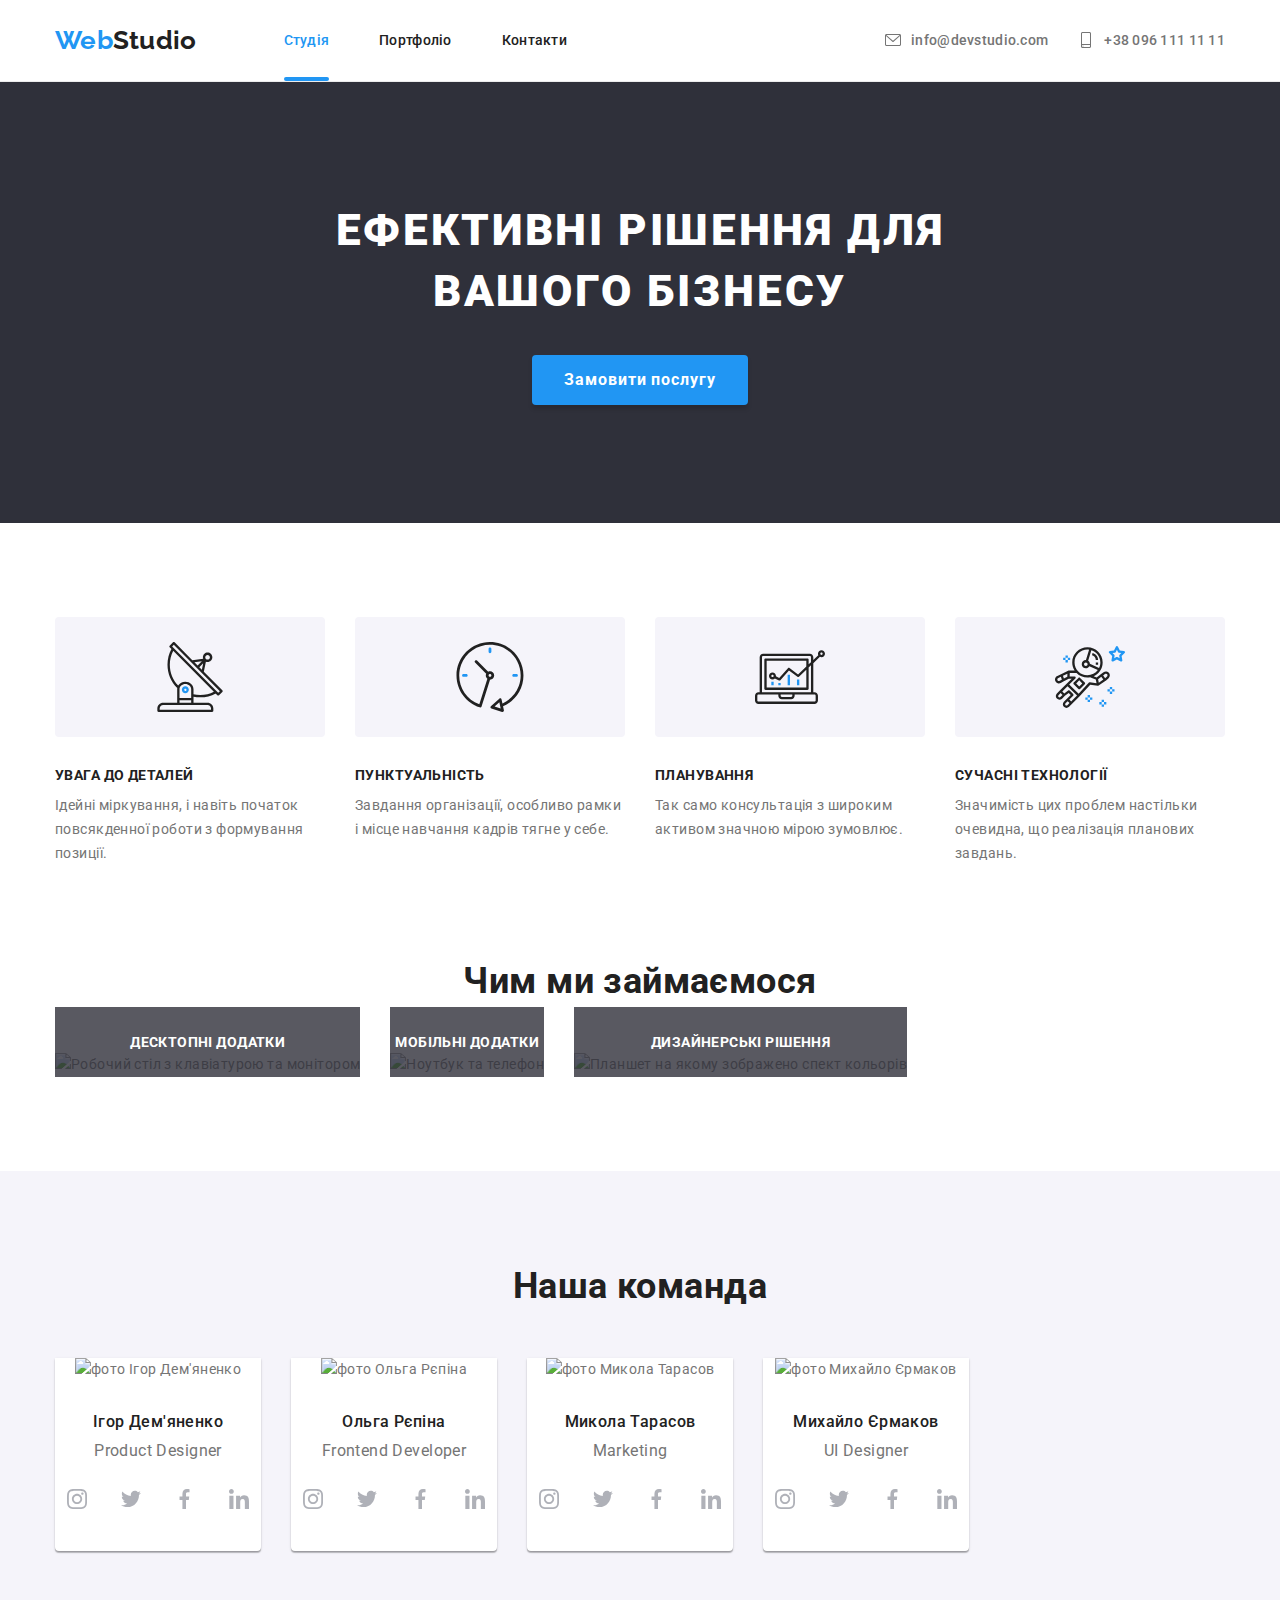
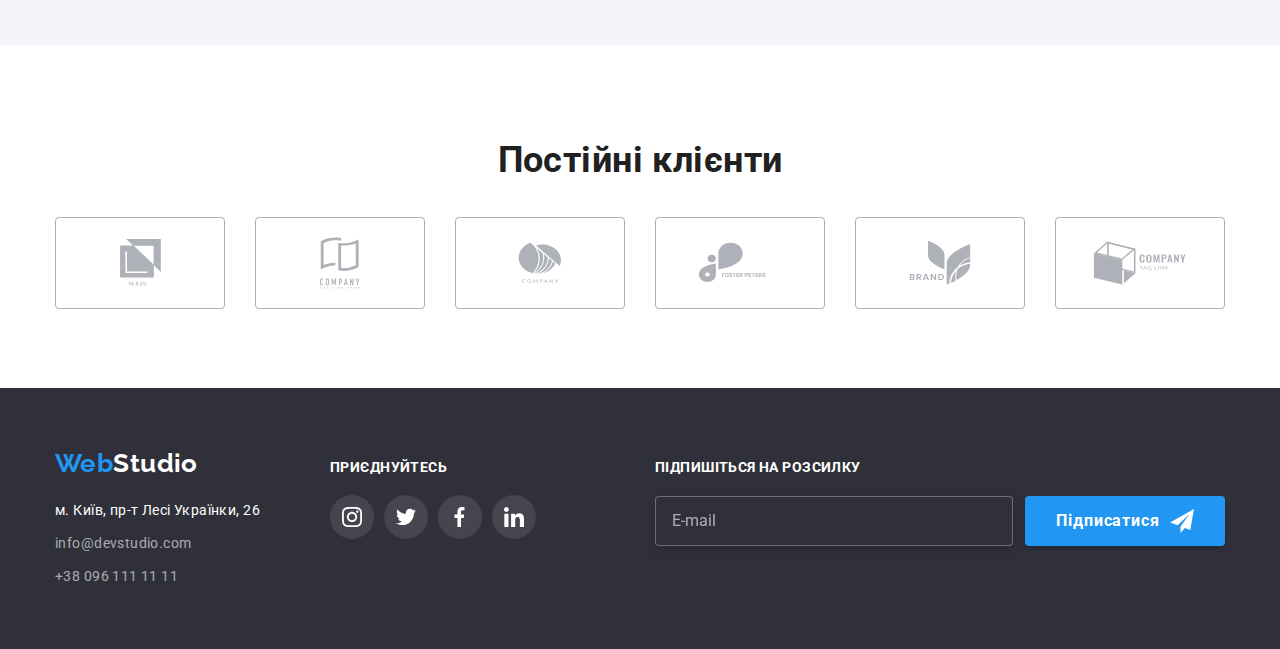
==== commit 23e8dd42: "Add picture tag" ====
--- a/index.html
+++ b/index.html
@@ -18,7 +18,7 @@
   <header class="page-header">
     <div class="navigation-contact container">
       <nav class="navigation">
-        <div class="menu-container js-menu-container" id="mobile-menu" data-menu>
+        <div class="menu-container js-menu-container" id="mobile-menu">
           <div class="menu-container__navigation">
             <ul class="mobile-menu list">
               <li class="item">
@@ -50,15 +50,17 @@
               <li class="menu-container__item"><a href="" class="link">LinkedIn</a></li>
             </ul>
           </div>
-
+          <button type="button" class="menu-toggle js-close-menu" aria-expanded="false" aria-controls="mobile-menu">
+            <svg width="40px" height="40px" aria-label="Переключатель мобільного меню">
+              <use class="menu-button__close" href="./images/symbol-defs.svg#icon-close"></use>
+            </svg>
+          </button>
         </div>
         <a href="./index.html" class="logo link">
           <span class="logo__text">Web</span>Studio</a>
-        <button type="button" class="menu-button menu-toggle js-open-menu js-close-menu" aria-expanded="false"
-          aria-controls="mobile-menu" data-menu-button>
+        <button type="button" class="menu-toggle js-open-menu" aria-expanded="false" aria-controls="mobile-menu">
           <svg width="40px" height="40px" aria-label="Переключатель мобільного меню">
             <use class="menu-button__menu" href="./images/symbol-defs.svg#icon-menu"></use>
-            <use class="menu-button__close" href="./images/symbol-defs.svg#icon-close"></use>
           </svg>
         </button>
         <ul class="navigation__list list">
@@ -186,8 +188,16 @@
         <h2 class="team__main-title centered">Наша команда</h2>
         <ul class="team__list list">
           <li class="team__item item">
-            <img class="team__img" srcset="./images/product-designer.jpg 1x, ./images/product-designer@2x.jpg 2x"
-              src="./images/product-designer.jpg" alt="фото Ігор Дем'яненко" />
+            <picture>
+              <source srcset="./product-designer-desk.jpg 1x, ./images/product-designer-deskx2.jpg 2x"
+                media="(min-width: 1200px)" />
+              <source srcset="./product-designer-tab.jpg 1x, ./images/product-designer-tabx2.jpg 2x"
+                media="(min-width: 768px)" />
+              <source srcset="./product-designer-mob.jpg 1x, ./images/product-designer-mobx2.jpg 2x"
+                media="(max-width: 767px)" />
+              <img class="team__img" src="./images/product-designer-mob.jpg" alt="фото Ігор Дем'яненко" />
+            </picture>
+
             <div class="team__card">
               <h3 class="team__title">Ігор Дем'яненко</h3>
               <p class="team__text">Product Designer</p>
@@ -220,8 +230,15 @@
             </div>
           </li>
           <li class="team__item item">
-            <img class="team__img" srcset="./images/frontend-developer.jpg 1x, ./images/frontend-developer@2x.jpg 2x"
-              src="./images/frontend-developer.jpg" alt="фото Ольга Рєпіна" />
+            <picture>
+              <source srcset="./frontend-developer-desk.jpg 1x, ./images/frontend-developer-deskx2.jpg 2x"
+                media="(min-width: 1200px)" />
+              <source srcset="./frontend-developer-tab.jpg 1x, ./images/frontend-developer-tabx2.jpg 2x"
+                media="(min-width: 768px)" />
+              <source srcset="./frontend-developer-mob.jpg 1x, ./images/frontend-developer-mobx2.jpg 2x"
+                media="(max-width: 767px)" />
+              <img class="team__img" src="./images/frontend-developer-mob.jpg" alt="фото Ольга Рєпіна" />
+            </picture>
             <div class="team__card">
               <h3 class="team__title">Ольга Рєпіна</h3>
               <p class="team__text">Frontend Developer</p>
@@ -254,8 +271,12 @@
             </div>
           </li>
           <li class="team__item item">
-            <img class="team__img" srcset="./images/marketer.jpg 1x, ./images/marketer@2x.jpg 2x"
-              src="./images/marketer.jpg" alt="фото Микола Тарасов" />
+            <picture>
+              <source srcset="./marketer-desk.jpg 1x, ./images/marketer-deskx2.jpg 2x" media="(min-width: 1200px)" />
+              <source srcset="./marketer-tab.jpg 1x, ./images/marketer-tabx2.jpg 2x" media="(min-width: 768px)" />
+              <source srcset="./marketer-mob.jpg 1x, ./images/marketer-mobx2.jpg 2x" media="(max-width: 767px)" />
+              <img class="team__img" src="./images/marketer-mob.jpg" alt="фото Микола Тарасов" />
+            </picture>
             <div class="team__card">
               <h3 class="team__title">Микола Тарасов</h3>
               <p class="team__text">Marketing</p>
@@ -288,8 +309,13 @@
             </div>
           </li>
           <li class="team__item item">
-            <img class="team__img" srcset="./images/ui-designer.jpg 1x, ./images/ui-designer@2x.jpg 2x"
-              src="./images/ui-designer.jpg" alt="фото Михайло Єрмаков" />
+            <picture>
+              <source srcset="./ui-designer-desk.jpg 1x, ./images/ui-designer-deskx2.jpg 2x" media="(min-width: 1200px)" />
+              <source srcset="./ui-designer-tab.jpg 1x, ./images/ui-designer-tabx2.jpg 2x" media="(min-width: 768px)" />
+              <source srcset="./ui-designer-mob.jpg 1x, ./images/ui-designer-mobx2.jpg 2x" media="(max-width: 767px)" />
+              <img class="team__img" src="./images/ui-designer-mob.jpg" alt="фото Михайло Єрмаков" />
+            </picture>
+
             <div class="team__card">
               <h3 class="team__title">Михайло Єрмаков</h3>
               <p class="team__text">UI Designer</p>
@@ -494,12 +520,9 @@
     </div>
   </div>
   <script src="./js/modal.js"></script>
-  <script
-      defer
-      src="https://cdnjs.cloudflare.com/ajax/libs/body-scroll-lock/3.1.5/bodyScrollLock.min.js"
-      integrity="sha512-HowizSDbQl7UPEAsPnvJHlQsnBmU2YMrv7KkTBulTLEGz9chfBoWYyZJL+MUO6p/yBuuMO/8jI7O29YRZ2uBlA=="
-      crossorigin="anonymous"
-    ></script>
+  <script defer src="https://cdnjs.cloudflare.com/ajax/libs/body-scroll-lock/3.1.5/bodyScrollLock.min.js"
+    integrity="sha512-HowizSDbQl7UPEAsPnvJHlQsnBmU2YMrv7KkTBulTLEGz9chfBoWYyZJL+MUO6p/yBuuMO/8jI7O29YRZ2uBlA=="
+    crossorigin="anonymous"></script>
   <script defer src="./js/menu.js"></script>
 </body>
 
--- a/css/main.min.css
+++ b/css/main.min.css
@@ -1 +1 @@
-body{font-family:"Roboto",sans-serif;color:#757575;background-color:#fff;font-size:14px;line-height:1.71;letter-spacing:.03em}.link{text-decoration:none;color:inherit}.list{list-style-type:none;padding:0;margin:0}.container{padding-right:15px;padding-left:15px;margin:0 auto}@media screen and (min-width: 320px){.container{min-width:320px}}@media screen and (min-width: 768px){.container{width:768px}}@media screen and (min-width: 1200px){.container{width:1200px}}.section{padding-top:94px;padding-bottom:94px}.centered{text-align:center}@media screen and (min-width: 1200px){.item:not(:last-child){margin-right:30px}}.visually-hidden{position:absolute;white-space:nowrap;width:1px;height:1px;overflow:hidden;border:0;padding:0;clip:rect(0 0 0 0);-webkit-clip-path:inset(50%);clip-path:inset(50%);margin:-1px}.logo{font-family:"Raleway",sans-serif;font-weight:700;font-size:26px;line-height:1.2}.logo__text{color:#2196f3}.page-header{position:relative;border-bottom:1px solid;border-color:#ececec}@media screen and (min-width: 320px)and (max-width: 767px){.navigation-contact{padding-top:10px;padding-bottom:10px}}@media screen and (min-width: 768px){.navigation-contact{display:-webkit-box;display:-ms-flexbox;display:flex;-webkit-box-align:center;-ms-flex-align:center;align-items:center}}@media screen and (min-width: 1200px){.navigation-contact{display:-webkit-box;display:-ms-flexbox;display:flex;-webkit-box-align:center;-ms-flex-align:center;align-items:center}}.navigation{font-weight:500;line-height:1.2;letter-spacing:.02em;color:#212121;display:-webkit-box;display:-ms-flexbox;display:flex;-webkit-box-align:center;-ms-flex-align:center;align-items:center}.menu-button{display:inline-block;margin-left:auto;padding:0;border:none;background-color:rgba(0,0,0,0)}@media screen and (min-width: 767px){.menu-button{display:none}}.menu-button .menu-button__close{display:none}.menu-button.is-open .menu-button__close{display:block}.menu-button.is-open .menu-button__menu{display:none}.menu-button__close:hover,.menu-button__menu:hover{fill:#2196f3}.menu-button__close:focus,.menu-button__menu:focus{fill:#2196f3}.menu-container{display:none}.menu-container.is-open~.logo{display:none}@media screen and (min-width: 320px)and (max-width: 767px){.menu-container{position:fixed;top:48px;bottom:0;left:0;width:100vw;height:100vh;z-index:999;padding-left:40px;padding-bottom:48px;background-color:#fff}.menu-container.is-open{display:-webkit-box;display:-ms-flexbox;display:flex;-webkit-box-orient:vertical;-webkit-box-direction:normal;-ms-flex-direction:column;flex-direction:column}}.menu-container__navigation .item{margin-bottom:32px}.menu-container__navigation .link{font-size:40px}.menu-container__contacts{margin-top:auto}.menu-container__tel{font-size:34px;color:#2196f3;margin-bottom:34px}@media screen and (min-width: 320px)and (max-width: 330px){.menu-container__tel{font-size:28px}}.menu-container__email{font-size:24px;color:#757575;margin-bottom:64px}.menu-container__social{display:-webkit-box;display:-ms-flexbox;display:flex}.menu-container__item{font-weight:500;font-size:18px;color:#2196f3}@media screen and (min-width: 320px)and (max-width: 330px){.menu-container__item{font-size:12px}}.menu-container__item:not(:last-child){padding-right:10px;border-right:1px solid rgba(33,33,33,.2)}.menu-container__item:not(:first-child){padding-left:10px}.navigation__list{display:none}@media screen and (min-width: 768px){.navigation__list{display:-webkit-box;display:-ms-flexbox;display:flex;margin-left:87px}}.navigation__item:not(:last-child){margin-right:50px}.navigation__link{-webkit-transition:color 250ms cubic-bezier(0.4, 0, 0.2, 1);transition:color 250ms cubic-bezier(0.4, 0, 0.2, 1)}.navigation__link:hover,.navigation__link:focus{color:#2196f3}.navigation__link{display:block;padding-top:32px;padding-bottom:32px}@media screen and (min-width: 768px){.navigation__link{position:relative}}.current{color:#2196f3}@media screen and (min-width: 768px){.current::after{content:"";position:absolute;bottom:0;left:0;width:100%;height:4px;background-color:#2196f3;border-radius:2px}}.contact{margin-left:auto;font-weight:500;line-height:1.2;letter-spacing:.02em}@media screen and (min-width: 320px)and (max-width: 767px){.contact{display:none}}@media screen and (min-width: 1200px){.contact{display:-webkit-box;display:-ms-flexbox;display:flex;-webkit-box-align:center;-ms-flex-align:center;align-items:center}}@media screen and (min-width: 768px)and (max-width: 1199px){.contact__item{font-size:12px}}@media screen and (min-width: 768px)and (max-width: 1199px){.contact__item:not(:last-child){margin-bottom:10px}}.contact__link{-webkit-transition:color 250ms cubic-bezier(0.4, 0, 0.2, 1);transition:color 250ms cubic-bezier(0.4, 0, 0.2, 1)}.contact__link:hover,.contact__link:focus{color:#2196f3}@media screen and (min-width: 1200px){.contact__link{display:-webkit-box;display:-ms-flexbox;display:flex;-webkit-box-align:center;-ms-flex-align:center;align-items:center}}.contact__icon{width:16px;height:16px;margin-right:10px;fill:#757575;-webkit-transition:fill 250ms cubic-bezier(0.4, 0, 0.2, 1);transition:fill 250ms cubic-bezier(0.4, 0, 0.2, 1)}.contact__link:hover .contact__icon{fill:#2196f3}@media screen and (min-width: 768px)and (max-width: 1199px){.contact__icon{width:14px;height:14px}}.hero,.page-footer{background-color:#2f303a}.hero{text-align:center;padding-top:118px;padding-bottom:118px;margin-left:auto;margin-right:auto;background-image:-webkit-gradient(linear, left top, left bottom, from(rgba(47, 48, 58, 0.4)), to(rgba(47, 48, 58, 0.4))),url(../images/bg-img.jpg);background-image:linear-gradient(rgba(47, 48, 58, 0.4), rgba(47, 48, 58, 0.4)),url(../images/bg-img.jpg);background-repeat:no-repeat;background-position:center;background-size:cover}@media(min-device-pixel-ratio: 2),(-webkit-min-device-pixel-ratio: 2),(min-resolution: 192dpi),(min-resolution: 2dppx){.hero .box{background-image:url(../images/bg-img@2x.jpg)}}@media screen and (min-device-pixel-ratio: 2)and (min-width: 1200px),screen and (-webkit-min-device-pixel-ratio: 2)and (min-width: 1200px),screen and (min-resolution: 192dpi)and (min-width: 1200px),screen and (min-resolution: 2dppx)and (min-width: 1200px){.hero{max-width:1600px;padding:200px 0;height:600px}}.hero__title{font-weight:900;font-size:26px;line-height:1.6;letter-spacing:.06em;text-transform:uppercase;color:#fff;margin-top:0;margin-bottom:32px}@media screen and (min-width: 768px){.hero__title{font-size:44px;line-height:1.4}}.hero__button{font-weight:700;font-size:16px;line-height:1.9;letter-spacing:.06em;color:#fff;background-color:#2196f3;cursor:pointer;border-radius:4px;padding:10px 32px;border:none;-webkit-box-shadow:0px 4px 4px rgba(0,0,0,.15);box-shadow:0px 4px 4px rgba(0,0,0,.15);-webkit-transition:background-color 250ms cubic-bezier(0.4, 0, 0.2, 1);transition:background-color 250ms cubic-bezier(0.4, 0, 0.2, 1)}.hero__button:hover,.hero__button:focus{background-color:#188ce8}@media screen and (min-width: 320px)and (max-width: 1199px){.advantages{padding-top:60px;padding-bottom:60px}}@media screen and (min-width: 768px)and (max-width: 1199px){.advantages__list{display:-webkit-box;display:-ms-flexbox;display:flex;-ms-flex-wrap:wrap;flex-wrap:wrap;margin:-15px}}@media screen and (min-width: 1200px){.advantages__list{display:-webkit-box;display:-ms-flexbox;display:flex}}@media screen and (min-width: 480px){.advantages__item{width:450px;margin-right:auto;margin-left:auto}}@media screen and (min-width: 768px)and (max-width: 1199px){.advantages__item{width:calc((100% - 60px)/2);margin:15px}}@media screen and (min-width: 320px)and (max-width: 767px){.advantages__item:not(:last-child){margin-bottom:30px}}.advantages__card{height:120px;border-radius:4px;background-color:#f5f4fa;margin-bottom:30px;display:-webkit-box;display:-ms-flexbox;display:flex;-webkit-box-align:center;-ms-flex-align:center;align-items:center;-webkit-box-pack:center;-ms-flex-pack:center;justify-content:center}@media screen and (min-width: 1200px){.advantages__card{width:270px}}.advantages__icon{width:70px;height:70px}.advantages__title{font-weight:700;line-height:1.2;text-transform:uppercase;color:#212121;margin-top:0;margin-bottom:10px}@media screen and (min-width: 320px)and (max-width: 767px){.advantages__title{text-align:center}}.advantages__text{margin:0}.what-we-do{padding-bottom:94px}@media screen and (max-width: 1199px){.what-we-do{display:none}}.what-we-do__title,.team__main-title,.clients__title{font-weight:700;font-size:28px;line-height:1.2;color:#212121;text-align:center}@media screen and (min-width: 1200px){.what-we-do__title,.team__main-title,.clients__title{font-size:36px;margin-top:0;margin-bottom:50px}}.what-we-do__list{display:-webkit-box;display:-ms-flexbox;display:flex}.what-we-do__item{position:relative}.what-we-do__text{position:absolute;left:0;bottom:0;width:100%;padding:27px 0px;margin:0;text-transform:uppercase;font-weight:700;line-height:16px;text-align:center;color:#fff;background-color:rgba(47,48,58,.8)}.team{background-color:#f5f4fa}@media screen and (min-width: 320px)and (max-width: 1199px){.team{padding-top:60px;padding-bottom:60px}}@media screen and (min-width: 320px)and (max-width: 1199px){.team__main-title{margin-top:0}}@media screen and (min-width: 768px)and (max-width: 1199px){.team__list{display:-webkit-box;display:-ms-flexbox;display:flex;-ms-flex-wrap:wrap;flex-wrap:wrap;margin:-15px}}@media screen and (min-width: 1200px){.team__list{display:-webkit-box;display:-ms-flexbox;display:flex;text-align:center}}.team__item{background-color:#fff;-webkit-box-shadow:0px 1px 3px rgba(0,0,0,.12),0px 1px 1px rgba(0,0,0,.14),0px 2px 1px rgba(0,0,0,.2);box-shadow:0px 1px 3px rgba(0,0,0,.12),0px 1px 1px rgba(0,0,0,.14),0px 2px 1px rgba(0,0,0,.2);border-radius:0px 0px 4px 4px}@media screen and (min-width: 480px)and (max-width: 767px){.team__item{width:450px;margin-right:auto;margin-left:auto}}@media screen and (min-width: 768px)and (max-width: 1199px){.team__item{width:calc((100% - 60px)/2);margin:15px}}@media screen and (min-width: 320px)and (max-width: 767px){.team__item:not(:last-child){margin-bottom:30px}}.team__img{width:100%}@media screen and (min-width: 1200px){.team__img{width:270px}}.team__card{padding-top:30px;padding-bottom:30px}.team__title{font-weight:500;font-size:16px;line-height:1.2;color:#212121;margin:0;text-align:center}.team__text{font-size:16px;line-height:1.2;margin-top:10px;margin-bottom:0;text-align:center}.social{display:-webkit-box;display:-ms-flexbox;display:flex;-webkit-box-pack:center;-ms-flex-pack:center;justify-content:center;margin-top:16px}.social__item:not(:last-child){margin-right:10px}.social__link{display:-webkit-box;display:-ms-flexbox;display:flex;-webkit-box-pack:center;-ms-flex-pack:center;justify-content:center;-webkit-box-align:center;-ms-flex-align:center;align-items:center;width:44px;height:44px;border-radius:50%;-webkit-transition:background-color 250ms cubic-bezier(0.4, 0, 0.2, 1);transition:background-color 250ms cubic-bezier(0.4, 0, 0.2, 1)}.social__link:hover,.social__link:focus{background-color:#2196f3}.social__icon{width:20px;height:20px;fill:#afb1b8;display:block;-webkit-transition:fill 250ms cubic-bezier(0.4, 0, 0.2, 1);transition:fill 250ms cubic-bezier(0.4, 0, 0.2, 1)}.social__link:hover .social__icon,.social__link:focus .social__icon{fill:#fff}.clients{padding-top:60px;padding-bottom:94px}@media screen and (min-width: 320px)and (max-width: 1199px){.clients__title{margin-top:0;margin-bottom:30px}}@media screen and (min-width: 320px){.clients__list{display:-webkit-box;display:-ms-flexbox;display:flex;-ms-flex-wrap:wrap;flex-wrap:wrap;margin:-15px;-webkit-box-pack:center;-ms-flex-pack:center;justify-content:center}}@media screen and (min-width: 1200px){.clients__list{display:-webkit-box;display:-ms-flexbox;display:flex}}@media screen and (min-width: 320px)and (max-width: 479px){.clients__item{width:calc((100% - 60px)/2);margin:15px}}@media screen and (min-width: 480px){.clients__item{width:210px;margin:15px}}@media screen and (min-width: 768px)and (max-width: 1199px){.clients__item{width:calc((100% - 90px)/3);margin:15px}}.clients__link{border:1px solid #afb1b8;border-radius:4px;height:92px;display:-webkit-box;display:-ms-flexbox;display:flex;-webkit-box-pack:center;-ms-flex-pack:center;justify-content:center;-webkit-box-align:center;-ms-flex-align:center;align-items:center;-webkit-transition:border 250ms cubic-bezier(0.4, 0, 0.2, 1);transition:border 250ms cubic-bezier(0.4, 0, 0.2, 1)}.clients__link:hover,.clients__link:focus{border:1px solid #2196f3}@media screen and (min-width: 1200px){.clients__link{width:170px}}.clients__icon{display:block;fill:#afb1b8;-webkit-transition:fill 250ms cubic-bezier(0.4, 0, 0.2, 1);transition:fill 250ms cubic-bezier(0.4, 0, 0.2, 1)}.clients__link:hover .clients__icon,.clients__link:focus .clients__icon{fill:#2196f3}.page-footer{padding-top:60px;padding-bottom:60px}@media screen and (min-width: 1200px){.page-footer__all{display:-webkit-box;display:-ms-flexbox;display:flex;-webkit-box-align:baseline;-ms-flex-align:baseline;align-items:baseline}}@media screen and (min-width: 768px)and (max-width: 1199px){.page-footer__all{display:-webkit-box;display:-ms-flexbox;display:flex;-ms-flex-wrap:wrap;flex-wrap:wrap;-webkit-box-pack:center;-ms-flex-pack:center;justify-content:center}}@media screen and (min-width: 320px)and (max-width: 1199px){.page-footer__contacts{text-align:center;margin-bottom:60px}}.page-footer__logo{color:#fff;display:inline-block;margin-bottom:20px}.address{font-style:normal}.address__item{color:rgba(255,255,255,.6)}.address__item:not(:last-child){margin-bottom:9px;margin-right:0}.address__link--accent{color:#fff}@media screen and (min-width: 320px)and (max-width: 1199px){.footer-join{margin-bottom:70px}}@media screen and (min-width: 768px){.footer-join{margin-left:165px}}@media screen and (min-width: 1200px){.footer-join{margin-left:70px}}.footer-join__title{text-transform:uppercase;font-weight:700;font-size:14px;line-height:16px;color:#fff;margin-top:0;margin-bottom:20px}@media screen and (min-width: 320px)and (max-width: 1199px){.footer-join__title{text-align:center}}.footer-join__link{display:-webkit-box;display:-ms-flexbox;display:flex;-webkit-box-pack:center;-ms-flex-pack:center;justify-content:center;-webkit-box-align:center;-ms-flex-align:center;align-items:center;background-color:rgba(255,255,255,.1);border-radius:50%;width:44px;height:44px;border-radius:50%;-webkit-transition:background-color 250ms cubic-bezier(0.4, 0, 0.2, 1);transition:background-color 250ms cubic-bezier(0.4, 0, 0.2, 1)}.footer-join__link:hover,.footer-join__link:focus{background-color:#2196f3}.footer-join__icon{width:20px;height:20px;fill:#fff}@media screen and (min-width: 320px)and (max-width: 1199px){.subscribe{text-align:center}}@media screen and (min-width: 1200px){.subscribe{display:-webkit-box;display:-ms-flexbox;display:flex;margin-left:auto;-webkit-box-align:end;-ms-flex-align:end;align-items:flex-end}}.subscribe__form{display:-webkit-box;display:-ms-flexbox;display:flex;-webkit-box-orient:vertical;-webkit-box-direction:normal;-ms-flex-direction:column;flex-direction:column}.subscribe__label{margin-bottom:20px;color:#fff;font-weight:700;line-height:1.14;text-transform:uppercase}.subscribe__input{border:1px solid rgba(255,255,255,.3);-webkit-filter:drop-shadow(0px 4px 4px rgba(0, 0, 0, 0.15));filter:drop-shadow(0px 4px 4px rgba(0, 0, 0, 0.15));border-radius:4px;outline:none;font-weight:400;font-size:16px;line-height:1.25;height:50px;padding-left:16px;color:rgba(255,255,255,.6);background-color:#2f303a}.subscribe__form .subscribe__input::-webkit-input-placeholder{font-weight:400;font-size:16px;line-height:1.25;color:rgba(255,255,255,.6)}.subscribe__form .subscribe__input::-moz-placeholder{font-weight:400;font-size:16px;line-height:1.25;color:rgba(255,255,255,.6)}.subscribe__form .subscribe__input:-ms-input-placeholder{font-weight:400;font-size:16px;line-height:1.25;color:rgba(255,255,255,.6)}.subscribe__form .subscribe__input::-ms-input-placeholder{font-weight:400;font-size:16px;line-height:1.25;color:rgba(255,255,255,.6)}.subscribe__form .subscribe__input::placeholder{font-weight:400;font-size:16px;line-height:1.25;color:rgba(255,255,255,.6)}@media screen and (min-width: 320px)and (max-width: 1199px){.subscribe__input{margin-bottom:20px}}@media screen and (min-width: 480px){.subscribe__input{width:450px;-ms-flex-item-align:center;align-self:center}}@media screen and (min-width: 768px){.subscribe__input{width:450px;margin-right:auto;margin-left:auto}}@media screen and (min-width: 1200px){.subscribe__input{width:358px}}.subscribe__button{display:-webkit-box;display:-ms-flexbox;display:flex;-webkit-box-align:center;-ms-flex-align:center;align-items:center;-webkit-box-pack:center;-ms-flex-pack:center;justify-content:center;margin-left:12px;width:200px;height:50px;font-weight:700;font-size:16px;line-height:1.87;letter-spacing:.06em;color:#fff;background-color:#2196f3;-webkit-box-shadow:0px 4px 4px rgba(0,0,0,.15);box-shadow:0px 4px 4px rgba(0,0,0,.15);border-radius:4px;border:none;cursor:pointer}@media screen and (min-width: 320px)and (max-width: 1199px){.subscribe__button{margin-left:auto;margin-right:auto}}.subscribe__icon{fill:#fff;width:24px;height:24px;margin-left:10px}.button-list{display:-webkit-box;display:-ms-flexbox;display:flex;-webkit-box-pack:center;-ms-flex-pack:center;justify-content:center;margin-bottom:50px}.button-list__item:not(:last-child){margin-right:8px}.button-list__btn{font-family:inherit;font-weight:500;font-size:16px;line-height:1.6;color:#212121;background-color:#f5f4fa;cursor:pointer;border-radius:4px;padding:6px 22px;border:none;-webkit-transition:color 250ms cubic-bezier(0.4, 0, 0.2, 1),background-color 250ms cubic-bezier(0.4, 0, 0.2, 1),-webkit-box-shadow 250ms cubic-bezier(0.4, 0, 0.2, 1);transition:color 250ms cubic-bezier(0.4, 0, 0.2, 1),background-color 250ms cubic-bezier(0.4, 0, 0.2, 1),-webkit-box-shadow 250ms cubic-bezier(0.4, 0, 0.2, 1);transition:color 250ms cubic-bezier(0.4, 0, 0.2, 1),background-color 250ms cubic-bezier(0.4, 0, 0.2, 1),box-shadow 250ms cubic-bezier(0.4, 0, 0.2, 1);transition:color 250ms cubic-bezier(0.4, 0, 0.2, 1),background-color 250ms cubic-bezier(0.4, 0, 0.2, 1),box-shadow 250ms cubic-bezier(0.4, 0, 0.2, 1),-webkit-box-shadow 250ms cubic-bezier(0.4, 0, 0.2, 1)}.button-list__btn:hover,.button-list__btn:focus{color:#fff;background-color:#2196f3;-webkit-box-shadow:0px 3px 1px rgba(0,0,0,.1),0px 1px 2px rgba(0,0,0,.08),0px 2px 2px rgba(0,0,0,.12);box-shadow:0px 3px 1px rgba(0,0,0,.1),0px 1px 2px rgba(0,0,0,.08),0px 2px 2px rgba(0,0,0,.12)}.works__list{display:-webkit-box;display:-ms-flexbox;display:flex;-ms-flex-wrap:wrap;flex-wrap:wrap}.works__item{width:calc((100% - 60px)/3);margin-bottom:30px}.works__item:nth-child(3n){margin-right:0}.works__item:nth-last-child(-n+3){margin-bottom:0}.works__link{display:block;-webkit-transition:-webkit-box-shadow 250ms cubic-bezier(0.4, 0, 0.2, 1);transition:-webkit-box-shadow 250ms cubic-bezier(0.4, 0, 0.2, 1);transition:box-shadow 250ms cubic-bezier(0.4, 0, 0.2, 1);transition:box-shadow 250ms cubic-bezier(0.4, 0, 0.2, 1), -webkit-box-shadow 250ms cubic-bezier(0.4, 0, 0.2, 1)}.works__link:hover{-webkit-box-shadow:0px 1px 1px rgba(0,0,0,.12),0px 4px 4px rgba(0,0,0,.06),1px 4px 6px rgba(0,0,0,.16);box-shadow:0px 1px 1px rgba(0,0,0,.12),0px 4px 4px rgba(0,0,0,.06),1px 4px 6px rgba(0,0,0,.16)}.works__wrap{position:relative;overflow:hidden}.works__img{display:block}.works__paragraph{position:absolute;top:0;left:0;margin:0;padding:63px 24px;font-size:18px;line-height:28px;color:#fff;background-color:rgba(33,150,243,.9);-webkit-transform:translateY(100%);transform:translateY(100%);-webkit-transition:-webkit-transform 250ms cubic-bezier(0.4, 0, 0.2, 1);transition:-webkit-transform 250ms cubic-bezier(0.4, 0, 0.2, 1);transition:transform 250ms cubic-bezier(0.4, 0, 0.2, 1);transition:transform 250ms cubic-bezier(0.4, 0, 0.2, 1), -webkit-transform 250ms cubic-bezier(0.4, 0, 0.2, 1)}.works__link:hover .works__paragraph,.works__link:focus .works__paragraph{-webkit-transform:translateY(0);transform:translateY(0)}.works__card-border{border-right:1px solid;border-bottom:1px solid;border-left:1px solid;border-color:#eee;padding-top:20px;padding-right:24px;padding-bottom:20px;padding-left:24px}.works__title{font-weight:700;font-size:18px;line-height:2;letter-spacing:.06em;color:#212121;margin:0}.works__text{font-size:16px;line-height:1.9;margin-top:4px;margin-bottom:0}.backdrop{position:fixed;top:0;left:0;width:100%;height:100%;background-color:rgba(0,0,0,.2);opacity:1;-webkit-transition:opacity 250ms cubic-bezier(0.4, 0, 0.2, 1),visibility 250ms cubic-bezier(0.4, 0, 0.2, 1);transition:opacity 250ms cubic-bezier(0.4, 0, 0.2, 1),visibility 250ms cubic-bezier(0.4, 0, 0.2, 1);overflow-y:scroll}.backdrop.is-hidden{opacity:0;visibility:hidden;pointer-events:none}.backdrop.is-hidden .modal{opacity:0}.modal{position:relative;margin-top:93px;margin-right:auto;margin-left:auto;max-width:528px;min-height:581px;background-color:#fff;-webkit-box-shadow:0px 1px 3px rgba(0,0,0,.12),0px 1px 1px rgba(0,0,0,.14),0px 2px 1px rgba(0,0,0,.2);box-shadow:0px 1px 3px rgba(0,0,0,.12),0px 1px 1px rgba(0,0,0,.14),0px 2px 1px rgba(0,0,0,.2);border-radius:4px}@media screen and (min-width: 320px)and (max-width: 479px){.modal{min-width:300px;max-width:450px}}@media screen and (min-width: 480px){.modal{width:450px}}@media screen and (min-width: 768px){.modal{position:absolute;top:50%;left:50%;-webkit-transform:translate(-50%, -50%);transform:translate(-50%, -50%)}}.close-btn{position:absolute;display:-webkit-box;display:-ms-flexbox;display:flex;-webkit-box-align:center;-ms-flex-align:center;align-items:center;-webkit-box-pack:center;-ms-flex-pack:center;justify-content:center;top:8px;right:8px;width:30px;height:30px;padding:0;border:solid 1px;border-color:rgba(0,0,0,.1);border-radius:50%;background-color:#fff;cursor:pointer;-webkit-transition:fill 250ms cubic-bezier(0.4, 0, 0.2, 1);transition:fill 250ms cubic-bezier(0.4, 0, 0.2, 1)}.close-btn:focus .close-btn__icon,.close-btn:hover .close-btn__icon{fill:#2196f3}.form{padding:40px}.form__paragraph{margin-top:0;margin-bottom:12px;font-weight:700;font-size:20px;line-height:1.15;color:#212121}.form__field{position:relative;display:-webkit-box;display:-ms-flexbox;display:flex;-webkit-box-orient:vertical;-webkit-box-direction:normal;-ms-flex-direction:column;flex-direction:column}.form__field:not(:last-of-type){margin-bottom:10px}.form__label{margin-bottom:4px;font-size:12px;line-height:1.16;letter-spacing:.01em}.form__input{border:1px solid;border-color:rgba(33,33,33,.2);border-radius:4px;padding-top:12px;padding-bottom:12px;padding-left:42px;-webkit-transition:border-color 250ms cubic-bezier(0.4, 0, 0.2, 1);transition:border-color 250ms cubic-bezier(0.4, 0, 0.2, 1)}.form__input:focus{border-color:#2196f3;outline:none}.form__textarea{resize:none;padding:12px 16px;height:120px}.form__textarea::-webkit-input-placeholder{font-weight:400;font-size:12px;line-height:1.16;letter-spacing:.01em;color:rgba(117,117,117,.5)}.form__textarea::-moz-placeholder{font-weight:400;font-size:12px;line-height:1.16;letter-spacing:.01em;color:rgba(117,117,117,.5)}.form__textarea:-ms-input-placeholder{font-weight:400;font-size:12px;line-height:1.16;letter-spacing:.01em;color:rgba(117,117,117,.5)}.form__textarea::-ms-input-placeholder{font-weight:400;font-size:12px;line-height:1.16;letter-spacing:.01em;color:rgba(117,117,117,.5)}.form__textarea::placeholder{font-weight:400;font-size:12px;line-height:1.16;letter-spacing:.01em;color:rgba(117,117,117,.5)}.form__icon{position:absolute;top:33px;left:12px;fill:var(--title-text-color);-webkit-transition:fill 250ms cubic-bezier(0.4, 0, 0.2, 1);transition:fill 250ms cubic-bezier(0.4, 0, 0.2, 1)}.form__field:focus-within .form__icon{fill:#2196f3}.policy{display:-webkit-box;display:-ms-flexbox;display:flex;-webkit-box-align:center;-ms-flex-align:center;align-items:center;-webkit-box-pack:center;-ms-flex-pack:center;justify-content:center;margin-top:20px}.policy__checkbox{-webkit-appearance:none;-moz-appearance:none;appearance:none;position:absolute}.policy__checkbox:checked+.policy__icon{border-color:rgba(0,0,0,0);background-image:url(../images/checked.svg);background-size:contain;background-origin:border-box;width:16px;height:15px}.policy__icon{display:inline-block;margin-right:9px;width:16px;height:15px;border:2px solid #212121;border-radius:4px}@media screen and (min-width: 320px)and (max-width: 1199px){.policy__phrase{font-size:12px}}.policy__link{color:#2196f3}.send-btn{display:block;margin-left:auto;margin-right:auto;margin-top:30px;padding:10px 52px;font-weight:700;font-size:16px;line-height:1.88;color:#fff;background-color:#2196f3;-webkit-box-shadow:0px 4px 4px rgba(0,0,0,.15);box-shadow:0px 4px 4px rgba(0,0,0,.15);border-radius:4px;cursor:pointer;border:none;-webkit-transition:background-color 250ms cubic-bezier(0.4, 0, 0.2, 1);transition:background-color 250ms cubic-bezier(0.4, 0, 0.2, 1)}.send-btn:hover,.send-btn:focus{background-color:#188ce8}/*# sourceMappingURL=main.min.css.map */+body{font-family:"Roboto",sans-serif;color:#757575;background-color:#fff;font-size:14px;line-height:1.71;letter-spacing:.03em}.link{text-decoration:none;color:inherit}.list{list-style-type:none;padding:0;margin:0}.container{padding-right:15px;padding-left:15px;margin:0 auto}@media screen and (min-width: 320px){.container{min-width:320px}}@media screen and (min-width: 480px){.container{width:480px}}@media screen and (min-width: 768px){.container{width:768px}}@media screen and (min-width: 1200px){.container{width:1200px}}.section{padding-top:94px;padding-bottom:94px}.centered{text-align:center}@media screen and (min-width: 1200px){.item:not(:last-child){margin-right:30px}}.visually-hidden{position:absolute;white-space:nowrap;width:1px;height:1px;overflow:hidden;border:0;padding:0;clip:rect(0 0 0 0);-webkit-clip-path:inset(50%);clip-path:inset(50%);margin:-1px}.logo{font-family:"Raleway",sans-serif;font-weight:700;font-size:26px;line-height:1.2}.logo__text{color:#2196f3}.page-header{position:relative;border-bottom:1px solid;border-color:#ececec}@media screen and (min-width: 320px)and (max-width: 767px){.navigation-contact{padding-top:10px;padding-bottom:10px}}@media screen and (min-width: 768px){.navigation-contact{display:-webkit-box;display:-ms-flexbox;display:flex;-webkit-box-align:center;-ms-flex-align:center;align-items:center}}@media screen and (min-width: 1200px){.navigation-contact{display:-webkit-box;display:-ms-flexbox;display:flex;-webkit-box-align:center;-ms-flex-align:center;align-items:center}}.navigation{font-weight:500;line-height:1.2;letter-spacing:.02em;color:#212121;display:-webkit-box;display:-ms-flexbox;display:flex;-webkit-box-align:center;-ms-flex-align:center;align-items:center}.menu-toggle{display:inline-block;margin-left:auto;padding:0;border:none;background-color:rgba(0,0,0,0)}@media screen and (min-width: 767px){.menu-toggle{display:none}}.menu-button__close:hover,.menu-button__menu:hover{fill:#2196f3}.menu-button__close:focus,.menu-button__menu:focus{fill:#2196f3}.menu-container{display:none}.menu-container.is-open~.logo{display:none}@media screen and (min-width: 320px)and (max-width: 767px){.menu-container{position:fixed;top:0;bottom:0;left:0;width:100vw;height:100vh;z-index:999;padding-top:48px;padding-left:40px;padding-bottom:48px;background-color:#fff}.menu-container.is-open{display:-webkit-box;display:-ms-flexbox;display:flex;-webkit-box-orient:vertical;-webkit-box-direction:normal;-ms-flex-direction:column;flex-direction:column}}.js-close-menu{position:absolute;top:10px;right:10px}.menu-container__navigation .item{margin-bottom:32px}.menu-container__navigation .link{font-size:40px}.menu-container__contacts{margin-top:auto}.menu-container__tel{font-size:34px;color:#2196f3;margin-bottom:34px}@media screen and (min-width: 320px)and (max-width: 330px){.menu-container__tel{font-size:28px}}.menu-container__email{font-size:24px;color:#757575;margin-bottom:64px}.menu-container__social{display:-webkit-box;display:-ms-flexbox;display:flex}.menu-container__item{font-weight:500;font-size:18px;color:#2196f3}@media screen and (min-width: 320px)and (max-width: 330px){.menu-container__item{font-size:12px}}.menu-container__item:not(:last-child){padding-right:10px;border-right:1px solid rgba(33,33,33,.2)}.menu-container__item:not(:first-child){padding-left:10px}.navigation__list{display:none}@media screen and (min-width: 768px){.navigation__list{display:-webkit-box;display:-ms-flexbox;display:flex;margin-left:87px}}.navigation__item:not(:last-child){margin-right:50px}.navigation__link{-webkit-transition:color 250ms cubic-bezier(0.4, 0, 0.2, 1);transition:color 250ms cubic-bezier(0.4, 0, 0.2, 1)}.navigation__link:hover,.navigation__link:focus{color:#2196f3}.navigation__link{display:block;padding-top:32px;padding-bottom:32px}@media screen and (min-width: 768px){.navigation__link{position:relative}}.current{color:#2196f3}@media screen and (min-width: 768px){.current::after{content:"";position:absolute;bottom:0;left:0;width:100%;height:4px;background-color:#2196f3;border-radius:2px}}.contact{margin-left:auto;font-weight:500;line-height:1.2;letter-spacing:.02em}@media screen and (min-width: 320px)and (max-width: 767px){.contact{display:none}}@media screen and (min-width: 1200px){.contact{display:-webkit-box;display:-ms-flexbox;display:flex;-webkit-box-align:center;-ms-flex-align:center;align-items:center}}@media screen and (min-width: 768px)and (max-width: 1199px){.contact__item{font-size:12px}}@media screen and (min-width: 768px)and (max-width: 1199px){.contact__item:not(:last-child){margin-bottom:10px}}.contact__link{-webkit-transition:color 250ms cubic-bezier(0.4, 0, 0.2, 1);transition:color 250ms cubic-bezier(0.4, 0, 0.2, 1)}.contact__link:hover,.contact__link:focus{color:#2196f3}@media screen and (min-width: 1200px){.contact__link{display:-webkit-box;display:-ms-flexbox;display:flex;-webkit-box-align:center;-ms-flex-align:center;align-items:center}}.contact__icon{width:16px;height:16px;margin-right:10px;fill:#757575;-webkit-transition:fill 250ms cubic-bezier(0.4, 0, 0.2, 1);transition:fill 250ms cubic-bezier(0.4, 0, 0.2, 1)}.contact__link:hover .contact__icon{fill:#2196f3}@media screen and (min-width: 768px)and (max-width: 1199px){.contact__icon{width:14px;height:14px}}.hero,.page-footer{background-color:#2f303a}.hero{text-align:center;padding-top:118px;padding-bottom:118px;margin-left:auto;margin-right:auto;background-image:-webkit-gradient(linear, left top, left bottom, from(rgba(47, 48, 58, 0.4)), to(rgba(47, 48, 58, 0.4))),url(../images/bg-img.jpg);background-image:linear-gradient(rgba(47, 48, 58, 0.4), rgba(47, 48, 58, 0.4)),url(../images/bg-img.jpg);background-repeat:no-repeat;background-position:center;background-size:cover}@media(min-device-pixel-ratio: 2),(-webkit-min-device-pixel-ratio: 2),(min-resolution: 192dpi),(min-resolution: 2dppx){.hero .box{background-image:url(../images/bg-img@2x.jpg)}}@media screen and (min-device-pixel-ratio: 2)and (min-width: 1200px),screen and (-webkit-min-device-pixel-ratio: 2)and (min-width: 1200px),screen and (min-resolution: 192dpi)and (min-width: 1200px),screen and (min-resolution: 2dppx)and (min-width: 1200px){.hero{max-width:1600px;padding:200px 0;height:600px}}.hero__title{font-weight:900;font-size:26px;line-height:1.6;letter-spacing:.06em;text-transform:uppercase;color:#fff;margin-top:0;margin-bottom:32px}@media screen and (min-width: 1200px){.hero__title{font-size:44px;line-height:1.4}}.hero__button{font-weight:700;font-size:16px;line-height:1.9;letter-spacing:.06em;color:#fff;background-color:#2196f3;cursor:pointer;border-radius:4px;padding:10px 32px;border:none;-webkit-box-shadow:0px 4px 4px rgba(0,0,0,.15);box-shadow:0px 4px 4px rgba(0,0,0,.15);-webkit-transition:background-color 250ms cubic-bezier(0.4, 0, 0.2, 1);transition:background-color 250ms cubic-bezier(0.4, 0, 0.2, 1)}.hero__button:hover,.hero__button:focus{background-color:#188ce8}@media screen and (min-width: 320px)and (max-width: 1199px){.advantages{padding-top:60px;padding-bottom:60px}}@media screen and (min-width: 768px)and (max-width: 1199px){.advantages__list{display:-webkit-box;display:-ms-flexbox;display:flex;-ms-flex-wrap:wrap;flex-wrap:wrap;margin:-15px}}@media screen and (min-width: 1200px){.advantages__list{display:-webkit-box;display:-ms-flexbox;display:flex}}@media screen and (min-width: 480px){.advantages__item{width:450px;margin-right:auto;margin-left:auto}}@media screen and (min-width: 768px)and (max-width: 1199px){.advantages__item{width:calc((100% - 60px)/2);margin:15px}}@media screen and (min-width: 320px)and (max-width: 767px){.advantages__item:not(:last-child){margin-bottom:30px}}.advantages__card{height:120px;border-radius:4px;background-color:#f5f4fa;margin-bottom:30px;display:-webkit-box;display:-ms-flexbox;display:flex;-webkit-box-align:center;-ms-flex-align:center;align-items:center;-webkit-box-pack:center;-ms-flex-pack:center;justify-content:center}@media screen and (min-width: 1200px){.advantages__card{width:270px}}.advantages__icon{width:70px;height:70px}.advantages__title{font-weight:700;font-size:14px;line-height:1.2;text-transform:uppercase;color:#212121;margin-top:0;margin-bottom:10px}@media screen and (min-width: 320px)and (max-width: 767px){.advantages__title{text-align:center}}.advantages__text{margin:0}.what-we-do{padding-bottom:94px}@media screen and (max-width: 1199px){.what-we-do{display:none}}.what-we-do__title,.team__main-title,.clients__title{font-weight:700;font-size:28px;line-height:1.2;color:#212121;text-align:center}@media screen and (min-width: 1200px){.what-we-do__title,.team__main-title,.clients__title{font-size:36px;margin-top:0;margin-bottom:50px}}.what-we-do__list{display:-webkit-box;display:-ms-flexbox;display:flex}.what-we-do__item{position:relative}.what-we-do__text{position:absolute;left:0;bottom:0;width:100%;padding:27px 0px;margin:0;text-transform:uppercase;font-weight:700;line-height:16px;text-align:center;color:#fff;background-color:rgba(47,48,58,.8)}.team{background-color:#f5f4fa}@media screen and (min-width: 320px)and (max-width: 1199px){.team{padding-top:60px;padding-bottom:60px}}@media screen and (min-width: 320px)and (max-width: 1199px){.team__main-title{margin-top:0}}@media screen and (min-width: 768px)and (max-width: 1199px){.team__list{display:-webkit-box;display:-ms-flexbox;display:flex;-ms-flex-wrap:wrap;flex-wrap:wrap;margin:-15px}}@media screen and (min-width: 1200px){.team__list{display:-webkit-box;display:-ms-flexbox;display:flex;text-align:center}}.team__item{background-color:#fff;-webkit-box-shadow:0px 1px 3px rgba(0,0,0,.12),0px 1px 1px rgba(0,0,0,.14),0px 2px 1px rgba(0,0,0,.2);box-shadow:0px 1px 3px rgba(0,0,0,.12),0px 1px 1px rgba(0,0,0,.14),0px 2px 1px rgba(0,0,0,.2);border-radius:0px 0px 4px 4px}@media screen and (min-width: 480px)and (max-width: 767px){.team__item{width:450px;margin-right:auto;margin-left:auto}}@media screen and (min-width: 768px)and (max-width: 1199px){.team__item{width:calc((100% - 60px)/2);margin:15px}}@media screen and (min-width: 320px)and (max-width: 767px){.team__item:not(:last-child){margin-bottom:30px}}.team__img{width:100%}@media screen and (min-width: 1200px){.team__img{width:270px}}.team__card{padding-top:30px;padding-bottom:30px}.team__title{font-weight:500;font-size:16px;line-height:1.2;color:#212121;margin:0;text-align:center}.team__text{font-size:16px;line-height:1.2;margin-top:10px;margin-bottom:0;text-align:center}.social{display:-webkit-box;display:-ms-flexbox;display:flex;-webkit-box-pack:center;-ms-flex-pack:center;justify-content:center;margin-top:16px}.social__item:not(:last-child){margin-right:10px}.social__link{display:-webkit-box;display:-ms-flexbox;display:flex;-webkit-box-pack:center;-ms-flex-pack:center;justify-content:center;-webkit-box-align:center;-ms-flex-align:center;align-items:center;width:44px;height:44px;border-radius:50%;-webkit-transition:background-color 250ms cubic-bezier(0.4, 0, 0.2, 1);transition:background-color 250ms cubic-bezier(0.4, 0, 0.2, 1)}.social__link:hover,.social__link:focus{background-color:#2196f3}.social__icon{width:20px;height:20px;fill:#afb1b8;display:block;-webkit-transition:fill 250ms cubic-bezier(0.4, 0, 0.2, 1);transition:fill 250ms cubic-bezier(0.4, 0, 0.2, 1)}.social__link:hover .social__icon,.social__link:focus .social__icon{fill:#fff}@media screen and (max-width: 1199px){.clients{padding-top:60px;padding-bottom:60px}}@media screen and (min-width: 320px)and (max-width: 1199px){.clients__title{margin-top:0;margin-bottom:30px}}@media screen and (min-width: 320px){.clients__list{display:-webkit-box;display:-ms-flexbox;display:flex;-ms-flex-wrap:wrap;flex-wrap:wrap;margin:-15px;-webkit-box-pack:center;-ms-flex-pack:center;justify-content:center}}@media screen and (min-width: 1200px){.clients__list{display:-webkit-box;display:-ms-flexbox;display:flex}}@media screen and (min-width: 320px)and (max-width: 479px){.clients__item{width:calc((100% - 60px)/2);margin:15px}}@media screen and (min-width: 480px)and (max-width: 1199px){.clients__item{width:210px;margin:15px}}@media screen and (min-width: 768px)and (max-width: 1199px){.clients__item{width:calc((100% - 90px)/3);margin:15px}}.clients__link{border:1px solid #afb1b8;border-radius:4px;height:92px;display:-webkit-box;display:-ms-flexbox;display:flex;-webkit-box-pack:center;-ms-flex-pack:center;justify-content:center;-webkit-box-align:center;-ms-flex-align:center;align-items:center;-webkit-transition:border 250ms cubic-bezier(0.4, 0, 0.2, 1);transition:border 250ms cubic-bezier(0.4, 0, 0.2, 1)}.clients__link:hover,.clients__link:focus{border:1px solid #2196f3}@media screen and (min-width: 1200px){.clients__link{width:170px}}.clients__icon{display:block;fill:#afb1b8;-webkit-transition:fill 250ms cubic-bezier(0.4, 0, 0.2, 1);transition:fill 250ms cubic-bezier(0.4, 0, 0.2, 1)}.clients__link:hover .clients__icon,.clients__link:focus .clients__icon{fill:#2196f3}.page-footer{padding-top:60px;padding-bottom:60px}@media screen and (min-width: 1200px){.page-footer__all{display:-webkit-box;display:-ms-flexbox;display:flex;-webkit-box-align:baseline;-ms-flex-align:baseline;align-items:baseline}}@media screen and (min-width: 768px)and (max-width: 1199px){.page-footer__all{display:-webkit-box;display:-ms-flexbox;display:flex;-ms-flex-wrap:wrap;flex-wrap:wrap;-webkit-box-pack:center;-ms-flex-pack:center;justify-content:center}}@media screen and (min-width: 320px)and (max-width: 1199px){.page-footer__contacts{text-align:center;margin-bottom:60px}}.page-footer__logo{color:#fff;display:inline-block;margin-bottom:20px}.address{font-style:normal}.address__item{color:rgba(255,255,255,.6)}.address__item:not(:last-child){margin-bottom:9px;margin-right:0}.address__link--accent{color:#fff}@media screen and (min-width: 320px)and (max-width: 1199px){.footer-join{margin-bottom:70px}}@media screen and (min-width: 768px){.footer-join{margin-left:165px}}@media screen and (min-width: 1200px){.footer-join{margin-left:70px}}.footer-join__title{text-transform:uppercase;font-weight:700;font-size:14px;line-height:16px;color:#fff;margin-top:0;margin-bottom:20px}@media screen and (min-width: 320px)and (max-width: 1199px){.footer-join__title{text-align:center}}.footer-join__link{display:-webkit-box;display:-ms-flexbox;display:flex;-webkit-box-pack:center;-ms-flex-pack:center;justify-content:center;-webkit-box-align:center;-ms-flex-align:center;align-items:center;background-color:rgba(255,255,255,.1);border-radius:50%;width:44px;height:44px;border-radius:50%;-webkit-transition:background-color 250ms cubic-bezier(0.4, 0, 0.2, 1);transition:background-color 250ms cubic-bezier(0.4, 0, 0.2, 1)}.footer-join__link:hover,.footer-join__link:focus{background-color:#2196f3}.footer-join__icon{width:20px;height:20px;fill:#fff}@media screen and (min-width: 320px)and (max-width: 1199px){.subscribe{text-align:center}}@media screen and (min-width: 1200px){.subscribe{display:-webkit-box;display:-ms-flexbox;display:flex;margin-left:auto;-webkit-box-align:end;-ms-flex-align:end;align-items:flex-end}}.subscribe__form{display:-webkit-box;display:-ms-flexbox;display:flex;-webkit-box-orient:vertical;-webkit-box-direction:normal;-ms-flex-direction:column;flex-direction:column}.subscribe__label{margin-bottom:20px;color:#fff;font-weight:700;line-height:1.14;text-transform:uppercase}.subscribe__input{border:1px solid rgba(255,255,255,.3);-webkit-filter:drop-shadow(0px 4px 4px rgba(0, 0, 0, 0.15));filter:drop-shadow(0px 4px 4px rgba(0, 0, 0, 0.15));border-radius:4px;outline:none;font-weight:400;font-size:16px;line-height:1.25;height:50px;padding-left:16px;color:rgba(255,255,255,.6);background-color:#2f303a}.subscribe__form .subscribe__input::-webkit-input-placeholder{font-weight:400;font-size:16px;line-height:1.25;color:rgba(255,255,255,.6)}.subscribe__form .subscribe__input::-moz-placeholder{font-weight:400;font-size:16px;line-height:1.25;color:rgba(255,255,255,.6)}.subscribe__form .subscribe__input:-ms-input-placeholder{font-weight:400;font-size:16px;line-height:1.25;color:rgba(255,255,255,.6)}.subscribe__form .subscribe__input::-ms-input-placeholder{font-weight:400;font-size:16px;line-height:1.25;color:rgba(255,255,255,.6)}.subscribe__form .subscribe__input::placeholder{font-weight:400;font-size:16px;line-height:1.25;color:rgba(255,255,255,.6)}@media screen and (min-width: 320px)and (max-width: 1199px){.subscribe__input{margin-bottom:20px}}@media screen and (min-width: 480px){.subscribe__input{width:450px;-ms-flex-item-align:center;align-self:center}}@media screen and (min-width: 768px){.subscribe__input{width:450px;margin-right:auto;margin-left:auto}}@media screen and (min-width: 1200px){.subscribe__input{width:358px}}.subscribe__button{display:-webkit-box;display:-ms-flexbox;display:flex;-webkit-box-align:center;-ms-flex-align:center;align-items:center;-webkit-box-pack:center;-ms-flex-pack:center;justify-content:center;margin-left:12px;width:200px;height:50px;font-weight:700;font-size:16px;line-height:1.87;letter-spacing:.06em;color:#fff;background-color:#2196f3;-webkit-box-shadow:0px 4px 4px rgba(0,0,0,.15);box-shadow:0px 4px 4px rgba(0,0,0,.15);border-radius:4px;border:none;cursor:pointer}@media screen and (min-width: 320px)and (max-width: 1199px){.subscribe__button{margin-left:auto;margin-right:auto}}.subscribe__icon{fill:#fff;width:24px;height:24px;margin-left:10px}.button-list{display:-webkit-box;display:-ms-flexbox;display:flex;-webkit-box-pack:center;-ms-flex-pack:center;justify-content:center;margin-bottom:50px}.button-list__item:not(:last-child){margin-right:8px}.button-list__btn{font-family:inherit;font-weight:500;font-size:16px;line-height:1.6;color:#212121;background-color:#f5f4fa;cursor:pointer;border-radius:4px;padding:6px 22px;border:none;-webkit-transition:color 250ms cubic-bezier(0.4, 0, 0.2, 1),background-color 250ms cubic-bezier(0.4, 0, 0.2, 1),-webkit-box-shadow 250ms cubic-bezier(0.4, 0, 0.2, 1);transition:color 250ms cubic-bezier(0.4, 0, 0.2, 1),background-color 250ms cubic-bezier(0.4, 0, 0.2, 1),-webkit-box-shadow 250ms cubic-bezier(0.4, 0, 0.2, 1);transition:color 250ms cubic-bezier(0.4, 0, 0.2, 1),background-color 250ms cubic-bezier(0.4, 0, 0.2, 1),box-shadow 250ms cubic-bezier(0.4, 0, 0.2, 1);transition:color 250ms cubic-bezier(0.4, 0, 0.2, 1),background-color 250ms cubic-bezier(0.4, 0, 0.2, 1),box-shadow 250ms cubic-bezier(0.4, 0, 0.2, 1),-webkit-box-shadow 250ms cubic-bezier(0.4, 0, 0.2, 1)}.button-list__btn:hover,.button-list__btn:focus{color:#fff;background-color:#2196f3;-webkit-box-shadow:0px 3px 1px rgba(0,0,0,.1),0px 1px 2px rgba(0,0,0,.08),0px 2px 2px rgba(0,0,0,.12);box-shadow:0px 3px 1px rgba(0,0,0,.1),0px 1px 2px rgba(0,0,0,.08),0px 2px 2px rgba(0,0,0,.12)}.works__list{display:-webkit-box;display:-ms-flexbox;display:flex;-ms-flex-wrap:wrap;flex-wrap:wrap}.works__item{width:calc((100% - 60px)/3);margin-bottom:30px}.works__item:nth-child(3n){margin-right:0}.works__item:nth-last-child(-n+3){margin-bottom:0}.works__link{display:block;-webkit-transition:-webkit-box-shadow 250ms cubic-bezier(0.4, 0, 0.2, 1);transition:-webkit-box-shadow 250ms cubic-bezier(0.4, 0, 0.2, 1);transition:box-shadow 250ms cubic-bezier(0.4, 0, 0.2, 1);transition:box-shadow 250ms cubic-bezier(0.4, 0, 0.2, 1), -webkit-box-shadow 250ms cubic-bezier(0.4, 0, 0.2, 1)}.works__link:hover{-webkit-box-shadow:0px 1px 1px rgba(0,0,0,.12),0px 4px 4px rgba(0,0,0,.06),1px 4px 6px rgba(0,0,0,.16);box-shadow:0px 1px 1px rgba(0,0,0,.12),0px 4px 4px rgba(0,0,0,.06),1px 4px 6px rgba(0,0,0,.16)}.works__wrap{position:relative;overflow:hidden}.works__img{display:block}.works__paragraph{position:absolute;top:0;left:0;margin:0;padding:63px 24px;font-size:18px;line-height:28px;color:#fff;background-color:rgba(33,150,243,.9);-webkit-transform:translateY(100%);transform:translateY(100%);-webkit-transition:-webkit-transform 250ms cubic-bezier(0.4, 0, 0.2, 1);transition:-webkit-transform 250ms cubic-bezier(0.4, 0, 0.2, 1);transition:transform 250ms cubic-bezier(0.4, 0, 0.2, 1);transition:transform 250ms cubic-bezier(0.4, 0, 0.2, 1), -webkit-transform 250ms cubic-bezier(0.4, 0, 0.2, 1)}.works__link:hover .works__paragraph,.works__link:focus .works__paragraph{-webkit-transform:translateY(0);transform:translateY(0)}.works__card-border{border-right:1px solid;border-bottom:1px solid;border-left:1px solid;border-color:#eee;padding-top:20px;padding-right:24px;padding-bottom:20px;padding-left:24px}.works__title{font-weight:700;font-size:18px;line-height:2;letter-spacing:.06em;color:#212121;margin:0}.works__text{font-size:16px;line-height:1.9;margin-top:4px;margin-bottom:0}.backdrop{position:fixed;top:0;left:0;width:100%;height:100%;background-color:rgba(0,0,0,.2);opacity:1;-webkit-transition:opacity 250ms cubic-bezier(0.4, 0, 0.2, 1),visibility 250ms cubic-bezier(0.4, 0, 0.2, 1);transition:opacity 250ms cubic-bezier(0.4, 0, 0.2, 1),visibility 250ms cubic-bezier(0.4, 0, 0.2, 1);overflow-y:scroll}.backdrop.is-hidden{opacity:0;visibility:hidden;pointer-events:none}.backdrop.is-hidden .modal{opacity:0}.modal{position:relative;margin-top:93px;margin-right:auto;margin-left:auto;max-width:528px;min-height:581px;background-color:#fff;-webkit-box-shadow:0px 1px 3px rgba(0,0,0,.12),0px 1px 1px rgba(0,0,0,.14),0px 2px 1px rgba(0,0,0,.2);box-shadow:0px 1px 3px rgba(0,0,0,.12),0px 1px 1px rgba(0,0,0,.14),0px 2px 1px rgba(0,0,0,.2);border-radius:4px}@media screen and (min-width: 320px)and (max-width: 479px){.modal{min-width:300px;max-width:450px}}@media screen and (min-width: 480px){.modal{width:450px}}@media screen and (min-width: 768px){.modal{position:absolute;top:50%;left:50%;-webkit-transform:translate(-50%, -50%);transform:translate(-50%, -50%)}}.close-btn{position:absolute;display:-webkit-box;display:-ms-flexbox;display:flex;-webkit-box-align:center;-ms-flex-align:center;align-items:center;-webkit-box-pack:center;-ms-flex-pack:center;justify-content:center;top:8px;right:8px;width:30px;height:30px;padding:0;border:solid 1px;border-color:rgba(0,0,0,.1);border-radius:50%;background-color:#fff;cursor:pointer;-webkit-transition:fill 250ms cubic-bezier(0.4, 0, 0.2, 1);transition:fill 250ms cubic-bezier(0.4, 0, 0.2, 1)}.close-btn:focus .close-btn__icon,.close-btn:hover .close-btn__icon{fill:#2196f3}.form{padding:40px}.form__paragraph{margin-top:0;margin-bottom:12px;font-weight:700;font-size:20px;line-height:1.15;color:#212121}.form__field{position:relative;display:-webkit-box;display:-ms-flexbox;display:flex;-webkit-box-orient:vertical;-webkit-box-direction:normal;-ms-flex-direction:column;flex-direction:column}.form__field:not(:last-of-type){margin-bottom:10px}.form__label{margin-bottom:4px;font-size:12px;line-height:1.16;letter-spacing:.01em}.form__input{border:1px solid;border-color:rgba(33,33,33,.2);border-radius:4px;padding-top:12px;padding-bottom:12px;padding-left:42px;-webkit-transition:border-color 250ms cubic-bezier(0.4, 0, 0.2, 1);transition:border-color 250ms cubic-bezier(0.4, 0, 0.2, 1)}.form__input:focus{border-color:#2196f3;outline:none}.form__textarea{resize:none;padding:12px 16px;height:120px}.form__textarea::-webkit-input-placeholder{font-weight:400;font-size:12px;line-height:1.16;letter-spacing:.01em;color:rgba(117,117,117,.5)}.form__textarea::-moz-placeholder{font-weight:400;font-size:12px;line-height:1.16;letter-spacing:.01em;color:rgba(117,117,117,.5)}.form__textarea:-ms-input-placeholder{font-weight:400;font-size:12px;line-height:1.16;letter-spacing:.01em;color:rgba(117,117,117,.5)}.form__textarea::-ms-input-placeholder{font-weight:400;font-size:12px;line-height:1.16;letter-spacing:.01em;color:rgba(117,117,117,.5)}.form__textarea::placeholder{font-weight:400;font-size:12px;line-height:1.16;letter-spacing:.01em;color:rgba(117,117,117,.5)}.form__icon{position:absolute;top:33px;left:12px;fill:var(--title-text-color);-webkit-transition:fill 250ms cubic-bezier(0.4, 0, 0.2, 1);transition:fill 250ms cubic-bezier(0.4, 0, 0.2, 1)}.form__field:focus-within .form__icon{fill:#2196f3}.policy{display:-webkit-box;display:-ms-flexbox;display:flex;-webkit-box-align:center;-ms-flex-align:center;align-items:center;-webkit-box-pack:center;-ms-flex-pack:center;justify-content:center;margin-top:20px}.policy__checkbox{-webkit-appearance:none;-moz-appearance:none;appearance:none;position:absolute}.policy__checkbox:checked+.policy__icon{border-color:rgba(0,0,0,0);background-image:url(../images/checked.svg);background-size:contain;background-origin:border-box;width:16px;height:15px}.policy__icon{display:inline-block;margin-right:9px;width:16px;height:15px;border:2px solid #212121;border-radius:4px}@media screen and (min-width: 320px)and (max-width: 1199px){.policy__phrase{font-size:12px}}.policy__link{color:#2196f3}.send-btn{display:block;margin-left:auto;margin-right:auto;margin-top:30px;padding:10px 52px;font-weight:700;font-size:16px;line-height:1.88;color:#fff;background-color:#2196f3;-webkit-box-shadow:0px 4px 4px rgba(0,0,0,.15);box-shadow:0px 4px 4px rgba(0,0,0,.15);border-radius:4px;cursor:pointer;border:none;-webkit-transition:background-color 250ms cubic-bezier(0.4, 0, 0.2, 1);transition:background-color 250ms cubic-bezier(0.4, 0, 0.2, 1)}.send-btn:hover,.send-btn:focus{background-color:#188ce8}/*# sourceMappingURL=main.min.css.map */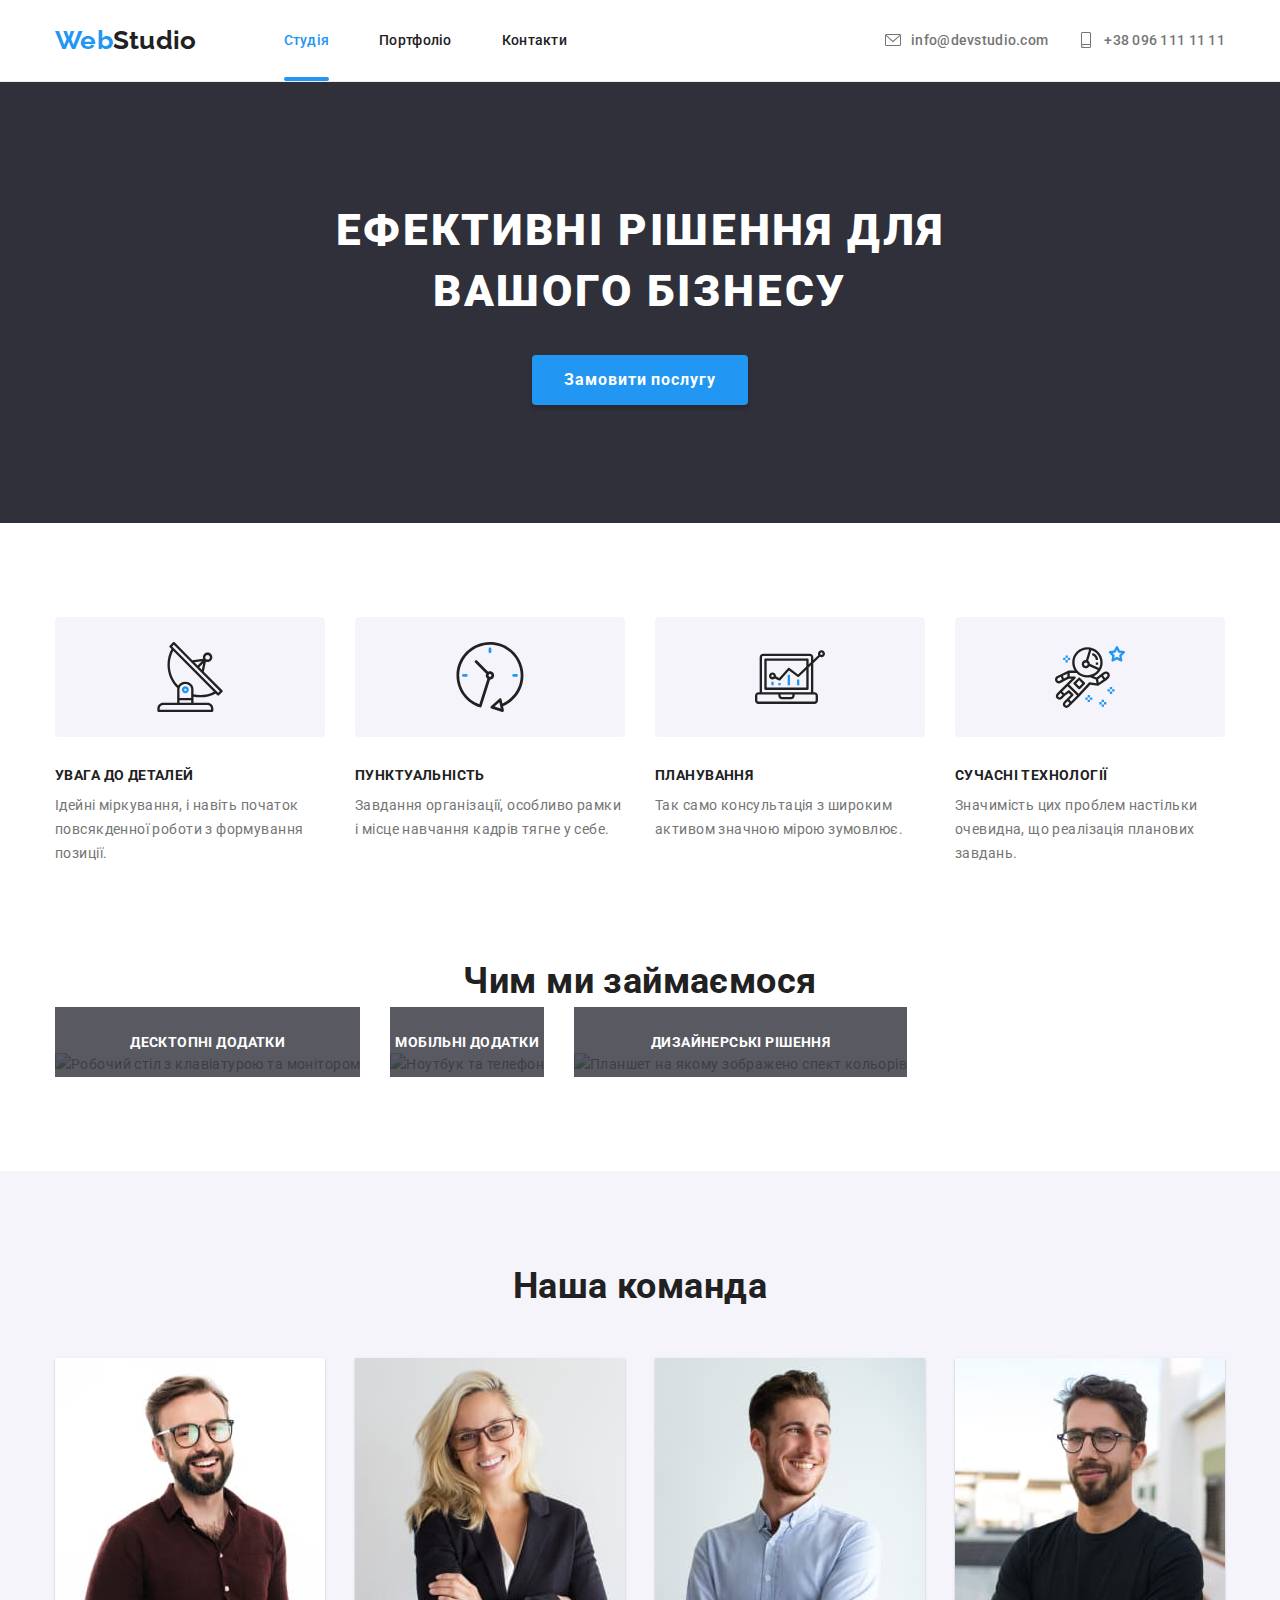
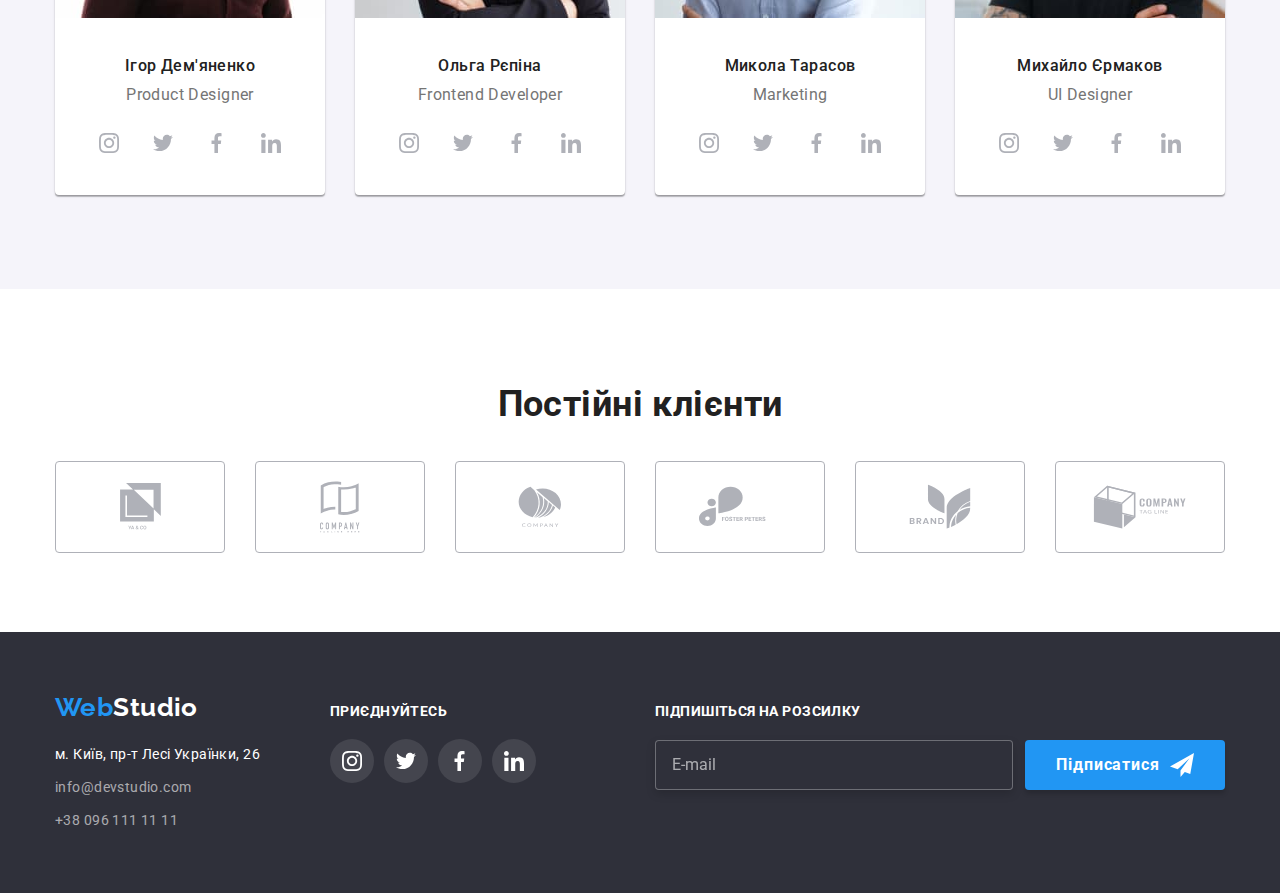
==== commit 1c9a5075: "Fix images" ====
--- a/index.html
+++ b/index.html
@@ -189,11 +189,11 @@
         <ul class="team__list list">
           <li class="team__item item">
             <picture>
-              <source srcset="./product-designer-desk.jpg 1x, ./images/product-designer-deskx2.jpg 2x"
+              <source srcset="./images/product-designer-desk.jpg 1x, ./images/product-designer-deskx2.jpg 2x"
                 media="(min-width: 1200px)" />
-              <source srcset="./product-designer-tab.jpg 1x, ./images/product-designer-tabx2.jpg 2x"
+              <source srcset="./images/product-designer-tab.jpg 1x, ./images/product-designer-tabx2.jpg 2x"
                 media="(min-width: 768px)" />
-              <source srcset="./product-designer-mob.jpg 1x, ./images/product-designer-mobx2.jpg 2x"
+              <source srcset="./images/product-designer-mob.jpg 1x, ./images/product-designer-mobx2.jpg 2x"
                 media="(max-width: 767px)" />
               <img class="team__img" src="./images/product-designer-mob.jpg" alt="фото Ігор Дем'яненко" />
             </picture>
@@ -231,11 +231,11 @@
           </li>
           <li class="team__item item">
             <picture>
-              <source srcset="./frontend-developer-desk.jpg 1x, ./images/frontend-developer-deskx2.jpg 2x"
+              <source srcset="./images/frontend-developer-desk.jpg 1x, ./images/frontend-developer-deskx2.jpg 2x"
                 media="(min-width: 1200px)" />
-              <source srcset="./frontend-developer-tab.jpg 1x, ./images/frontend-developer-tabx2.jpg 2x"
+              <source srcset="./images/frontend-developer-tab.jpg 1x, ./images/frontend-developer-tabx2.jpg 2x"
                 media="(min-width: 768px)" />
-              <source srcset="./frontend-developer-mob.jpg 1x, ./images/frontend-developer-mobx2.jpg 2x"
+              <source srcset="./images/frontend-developer-mob.jpg 1x, ./images/frontend-developer-mobx2.jpg 2x"
                 media="(max-width: 767px)" />
               <img class="team__img" src="./images/frontend-developer-mob.jpg" alt="фото Ольга Рєпіна" />
             </picture>
@@ -272,9 +272,9 @@
           </li>
           <li class="team__item item">
             <picture>
-              <source srcset="./marketer-desk.jpg 1x, ./images/marketer-deskx2.jpg 2x" media="(min-width: 1200px)" />
-              <source srcset="./marketer-tab.jpg 1x, ./images/marketer-tabx2.jpg 2x" media="(min-width: 768px)" />
-              <source srcset="./marketer-mob.jpg 1x, ./images/marketer-mobx2.jpg 2x" media="(max-width: 767px)" />
+              <source srcset="./images/marketer-desk.jpg 1x, ./images/marketer-deskx2.jpg 2x" media="(min-width: 1200px)" />
+              <source srcset="./images/marketer-tab.jpg 1x, ./images/marketer-tabx2.jpg 2x" media="(min-width: 768px)" />
+              <source srcset="./images/marketer-mob.jpg 1x, ./images/marketer-mobx2.jpg 2x" media="(max-width: 767px)" />
               <img class="team__img" src="./images/marketer-mob.jpg" alt="фото Микола Тарасов" />
             </picture>
             <div class="team__card">
@@ -310,9 +310,9 @@
           </li>
           <li class="team__item item">
             <picture>
-              <source srcset="./ui-designer-desk.jpg 1x, ./images/ui-designer-deskx2.jpg 2x" media="(min-width: 1200px)" />
-              <source srcset="./ui-designer-tab.jpg 1x, ./images/ui-designer-tabx2.jpg 2x" media="(min-width: 768px)" />
-              <source srcset="./ui-designer-mob.jpg 1x, ./images/ui-designer-mobx2.jpg 2x" media="(max-width: 767px)" />
+              <source srcset="./images/ui-designer-desk.jpg 1x, ./images/ui-designer-deskx2.jpg 2x" media="(min-width: 1200px)" />
+              <source srcset="./images/ui-designer-tab.jpg 1x, ./images/ui-designer-tabx2.jpg 2x" media="(min-width: 768px)" />
+              <source srcset="./images/ui-designer-mob.jpg 1x, ./images/ui-designer-mobx2.jpg 2x" media="(max-width: 767px)" />
               <img class="team__img" src="./images/ui-designer-mob.jpg" alt="фото Михайло Єрмаков" />
             </picture>
 
